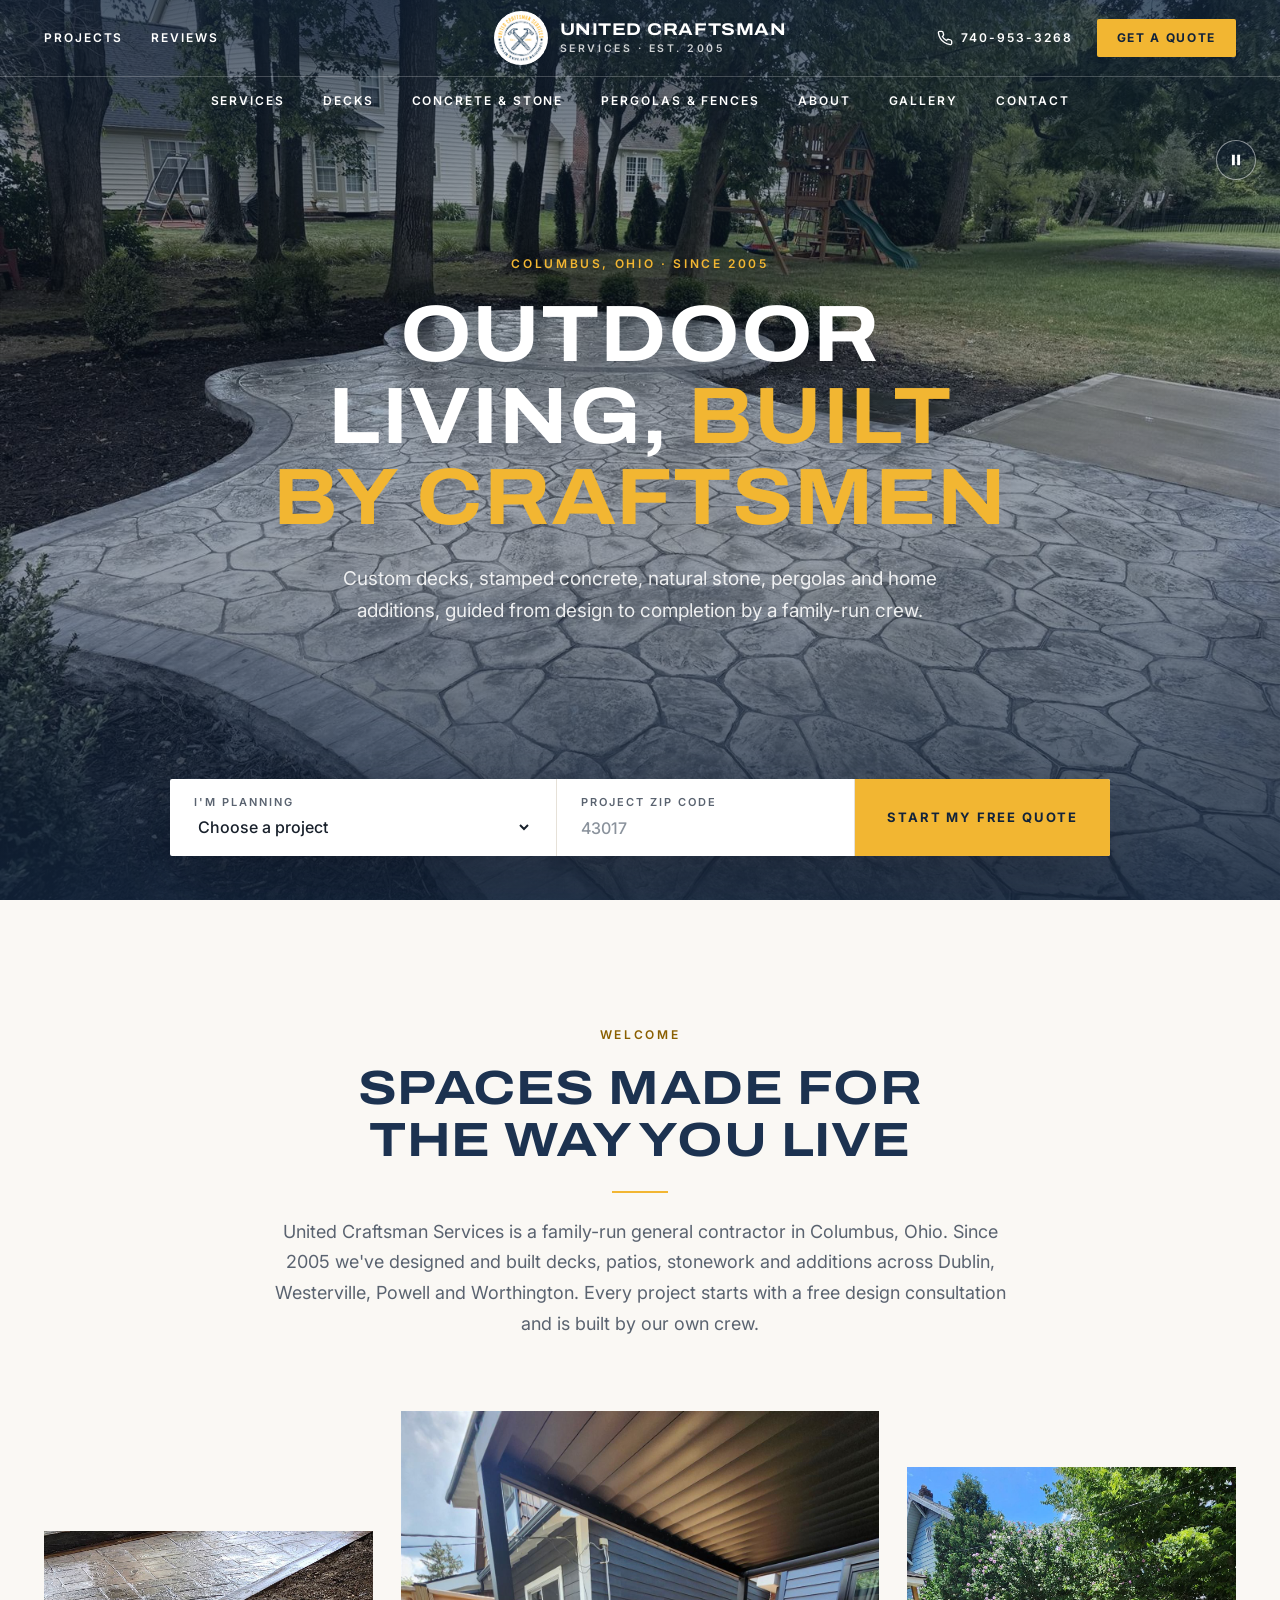
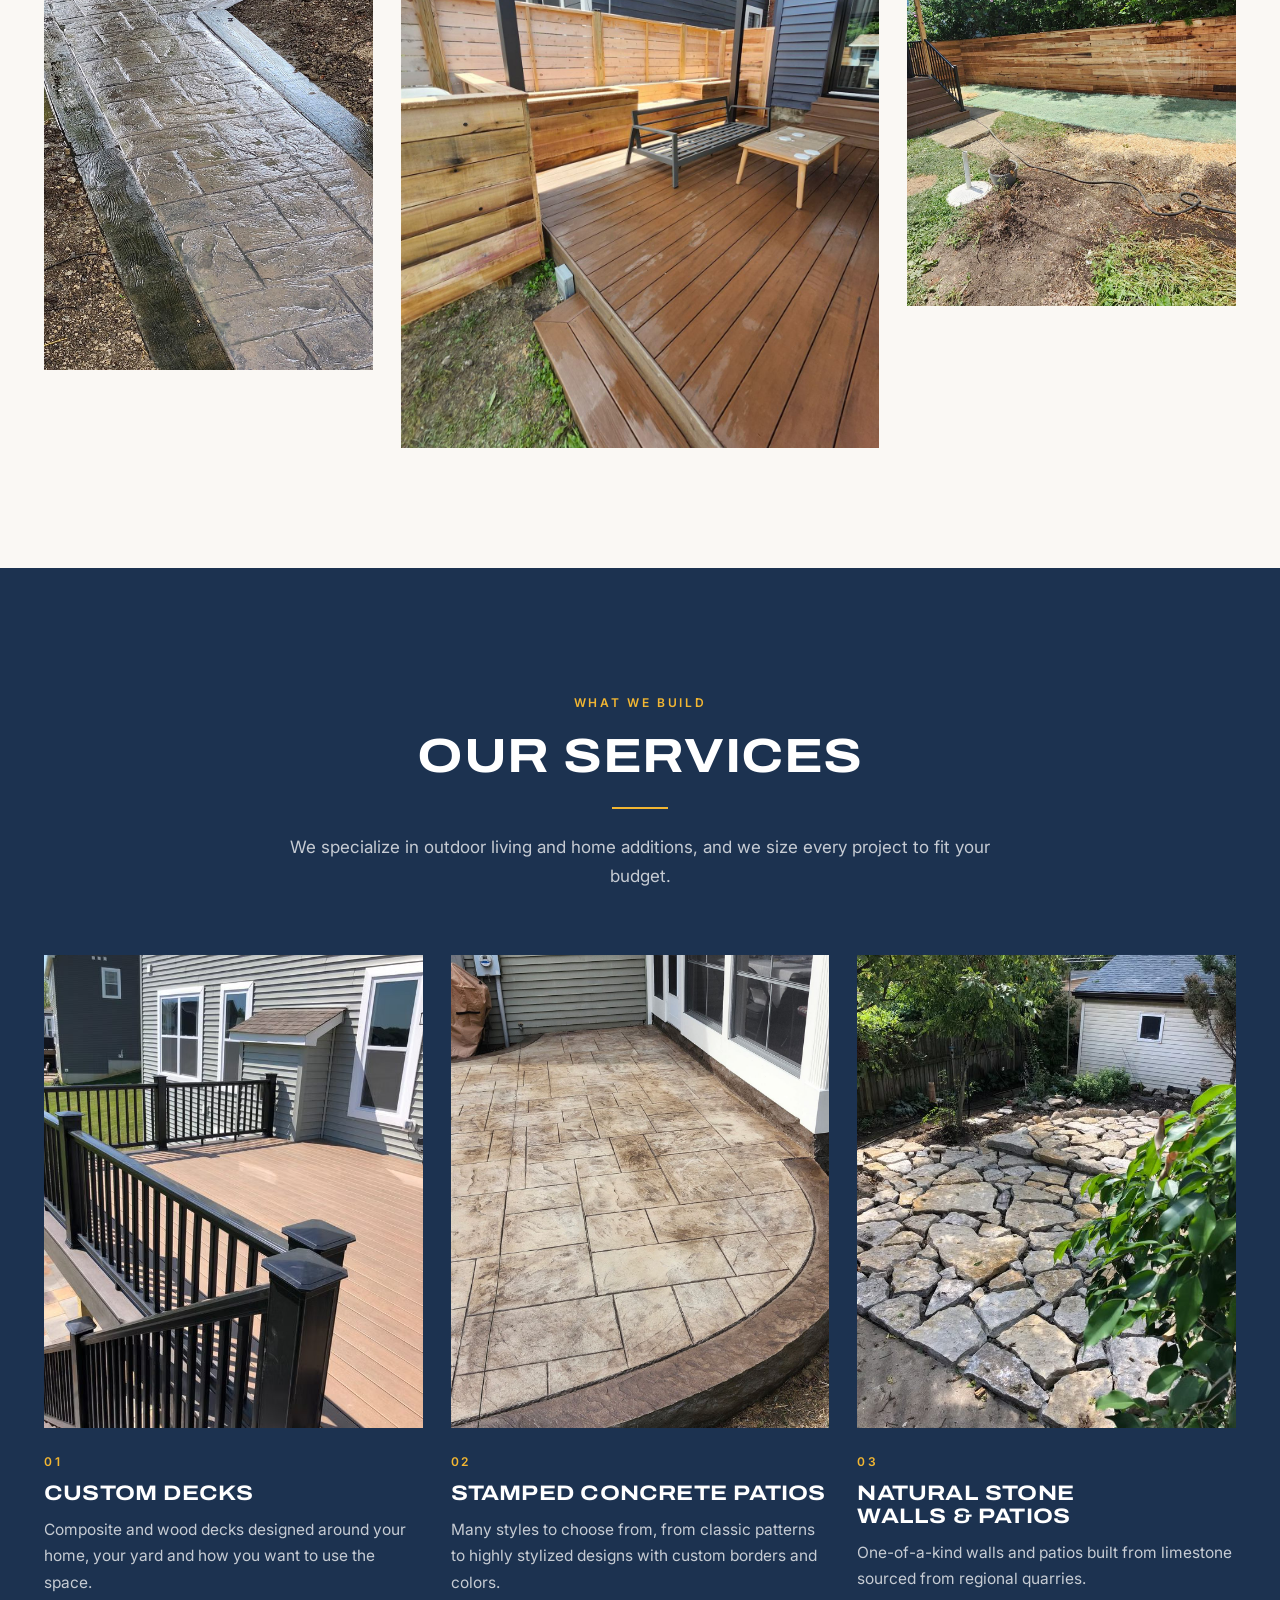
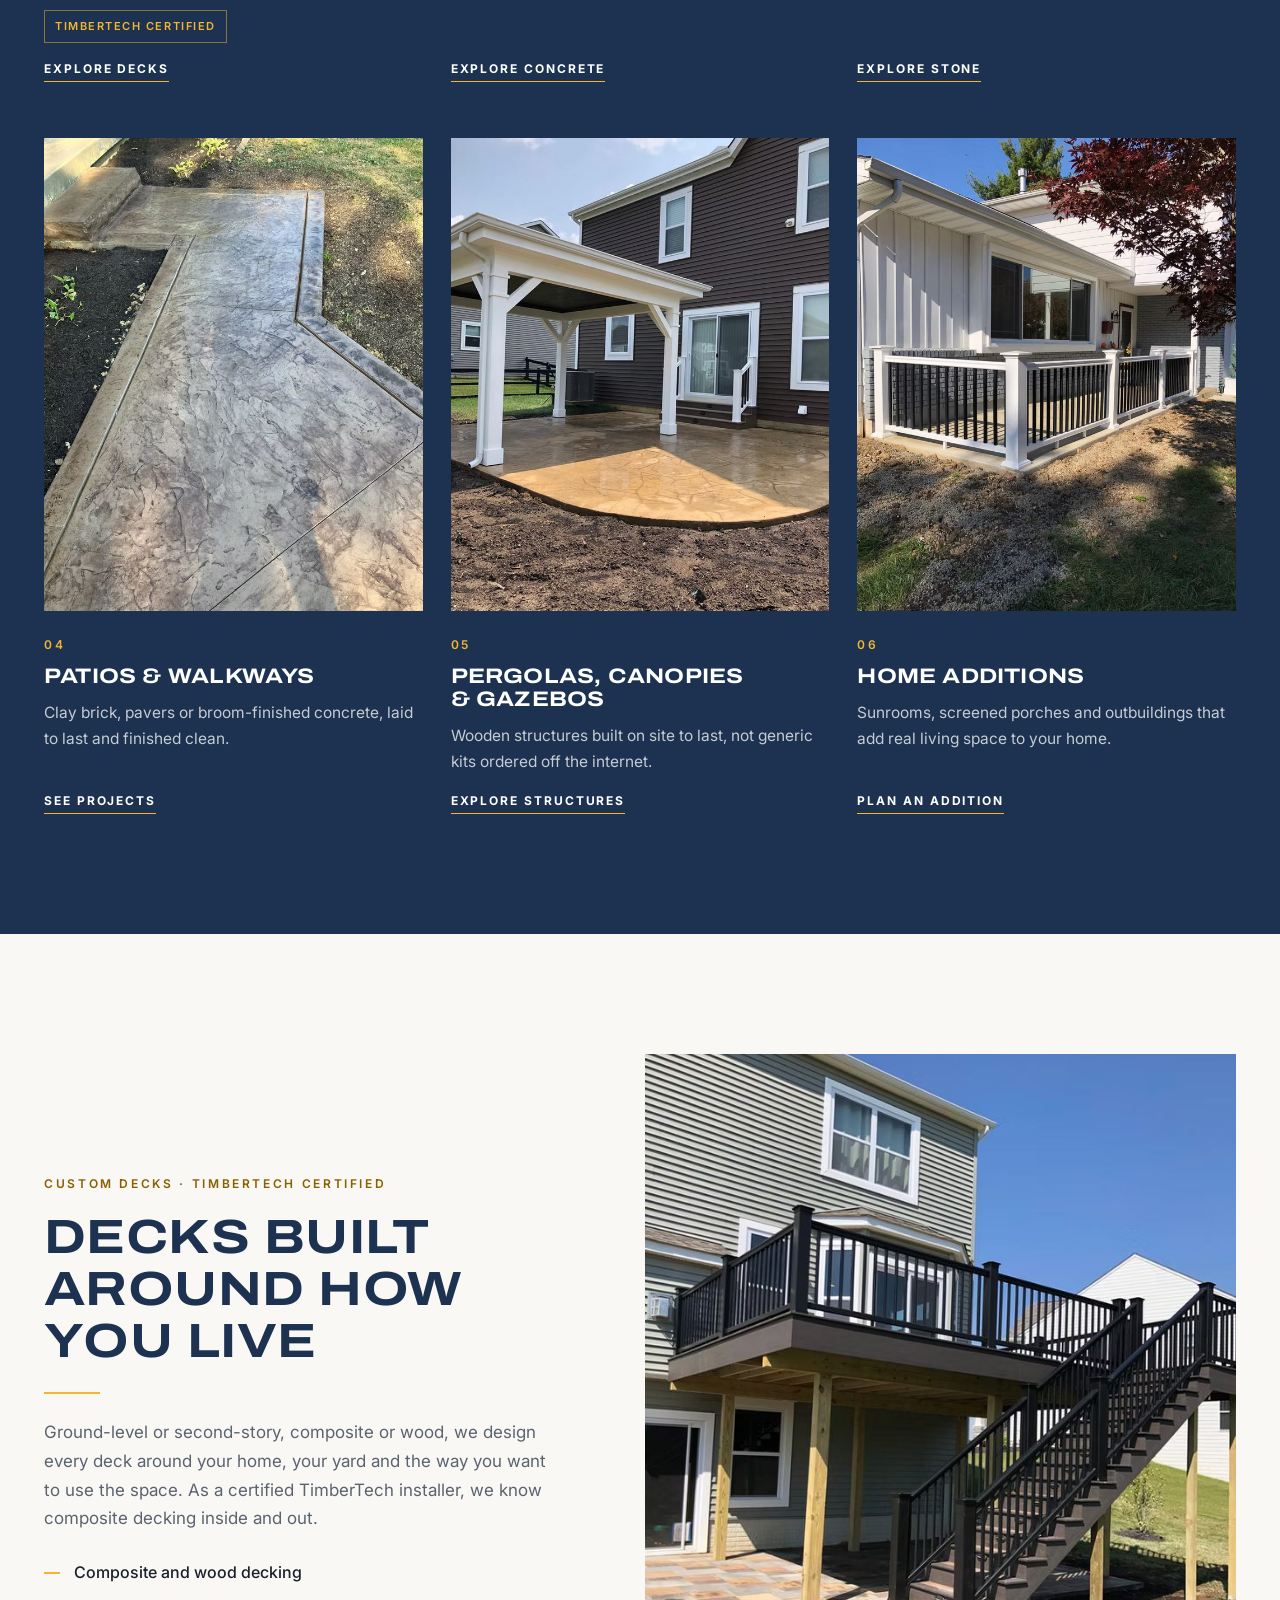
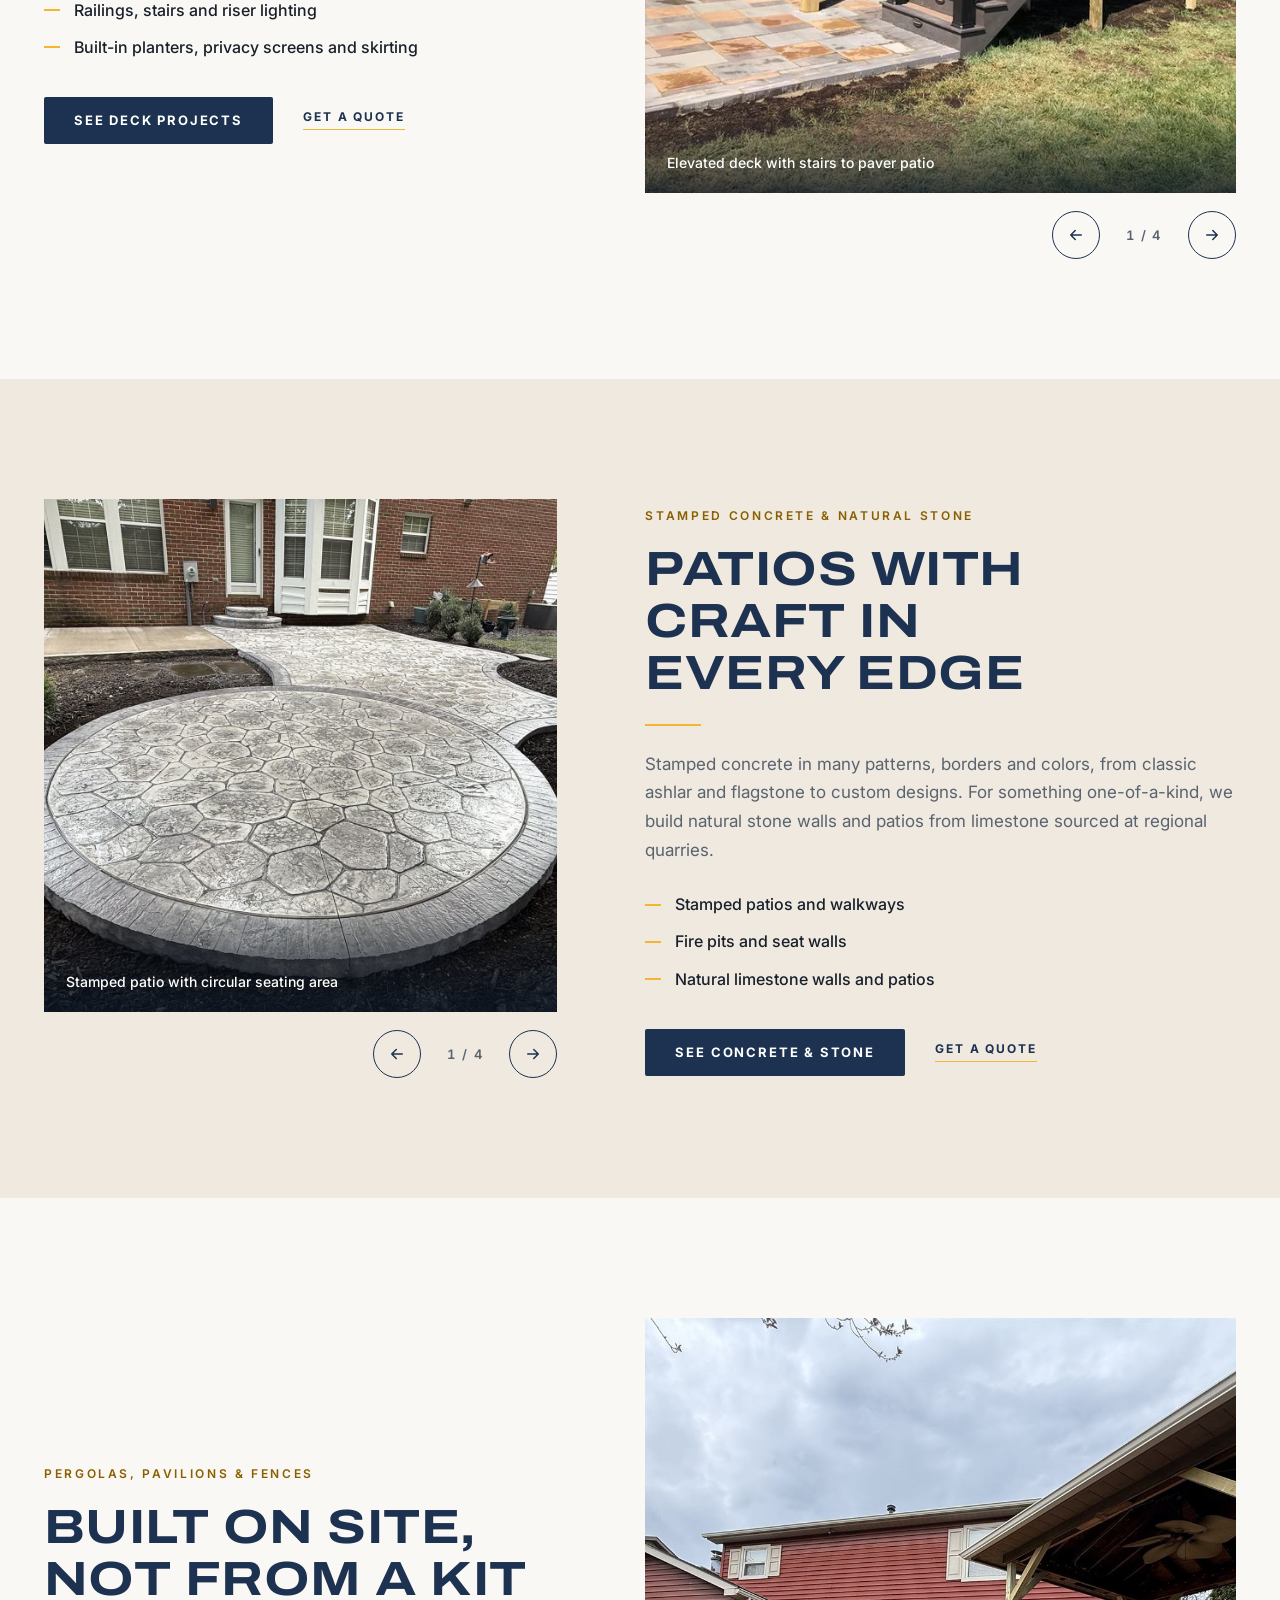
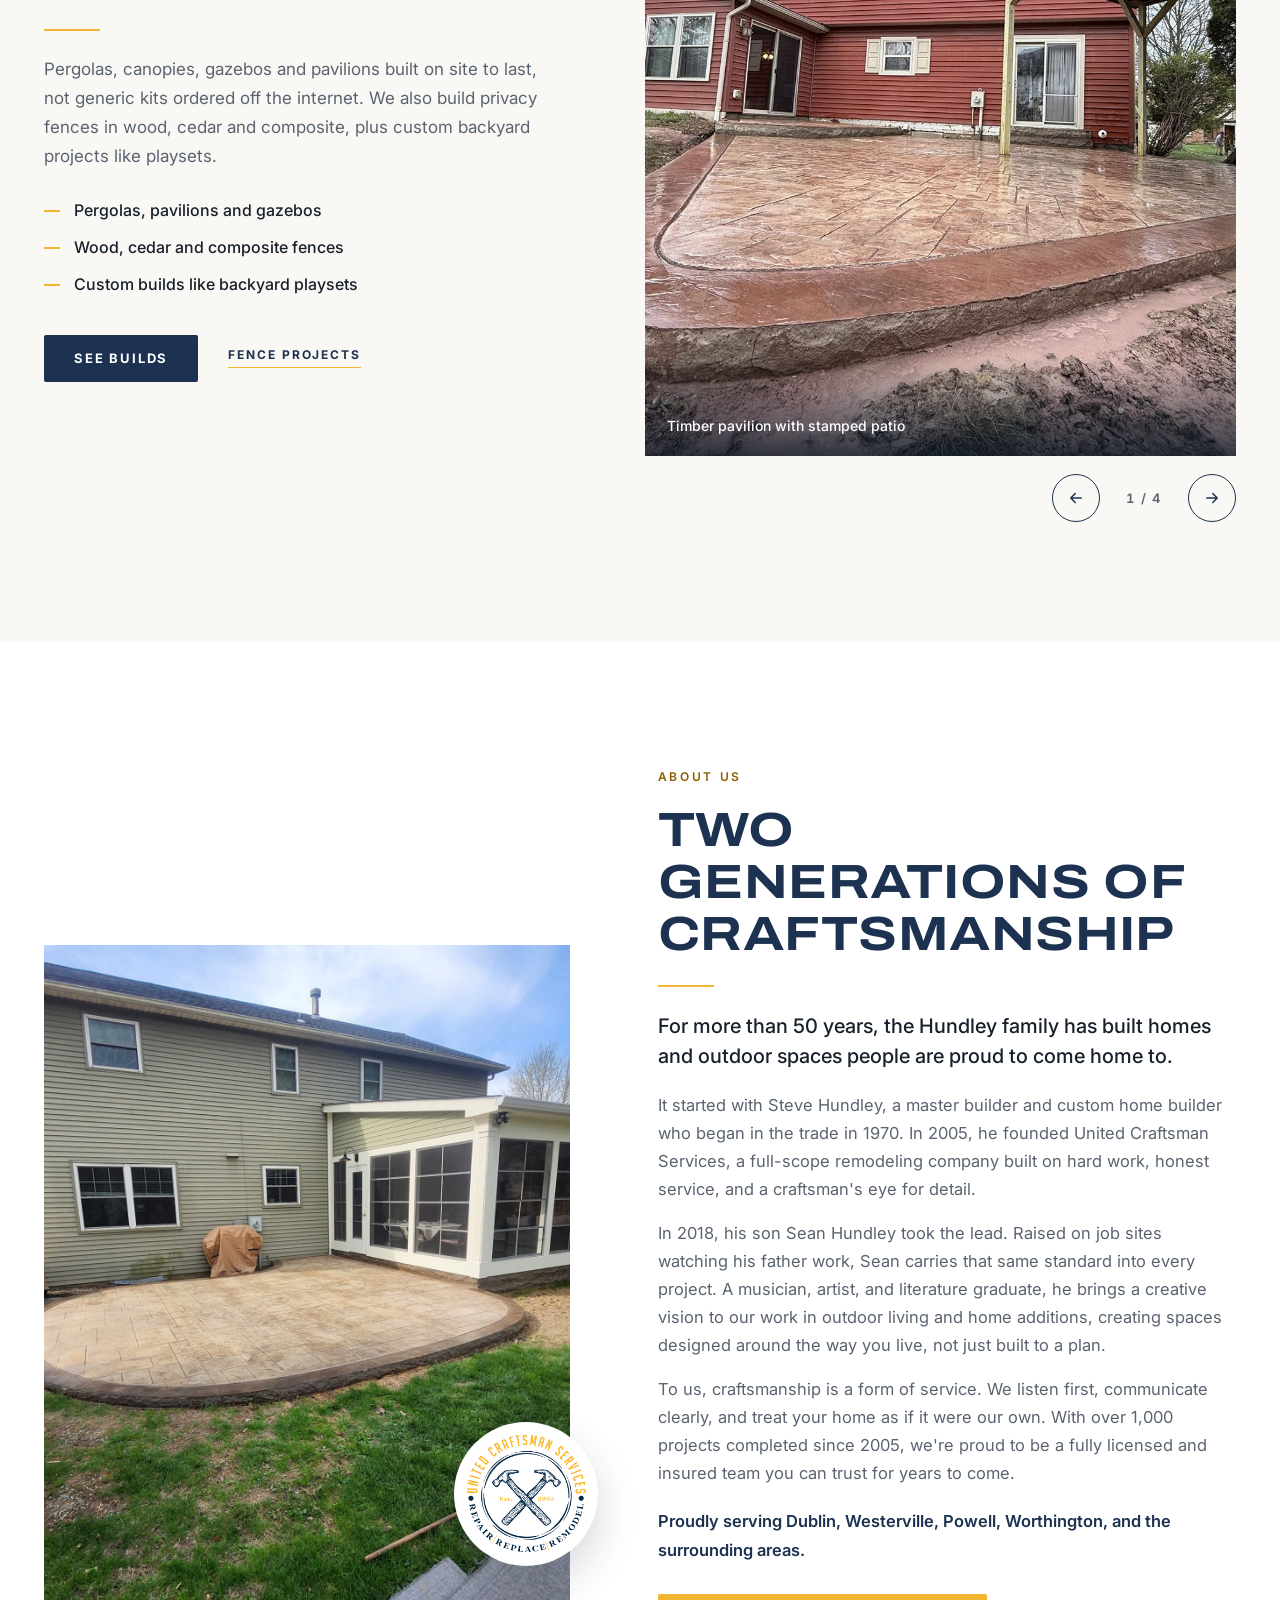
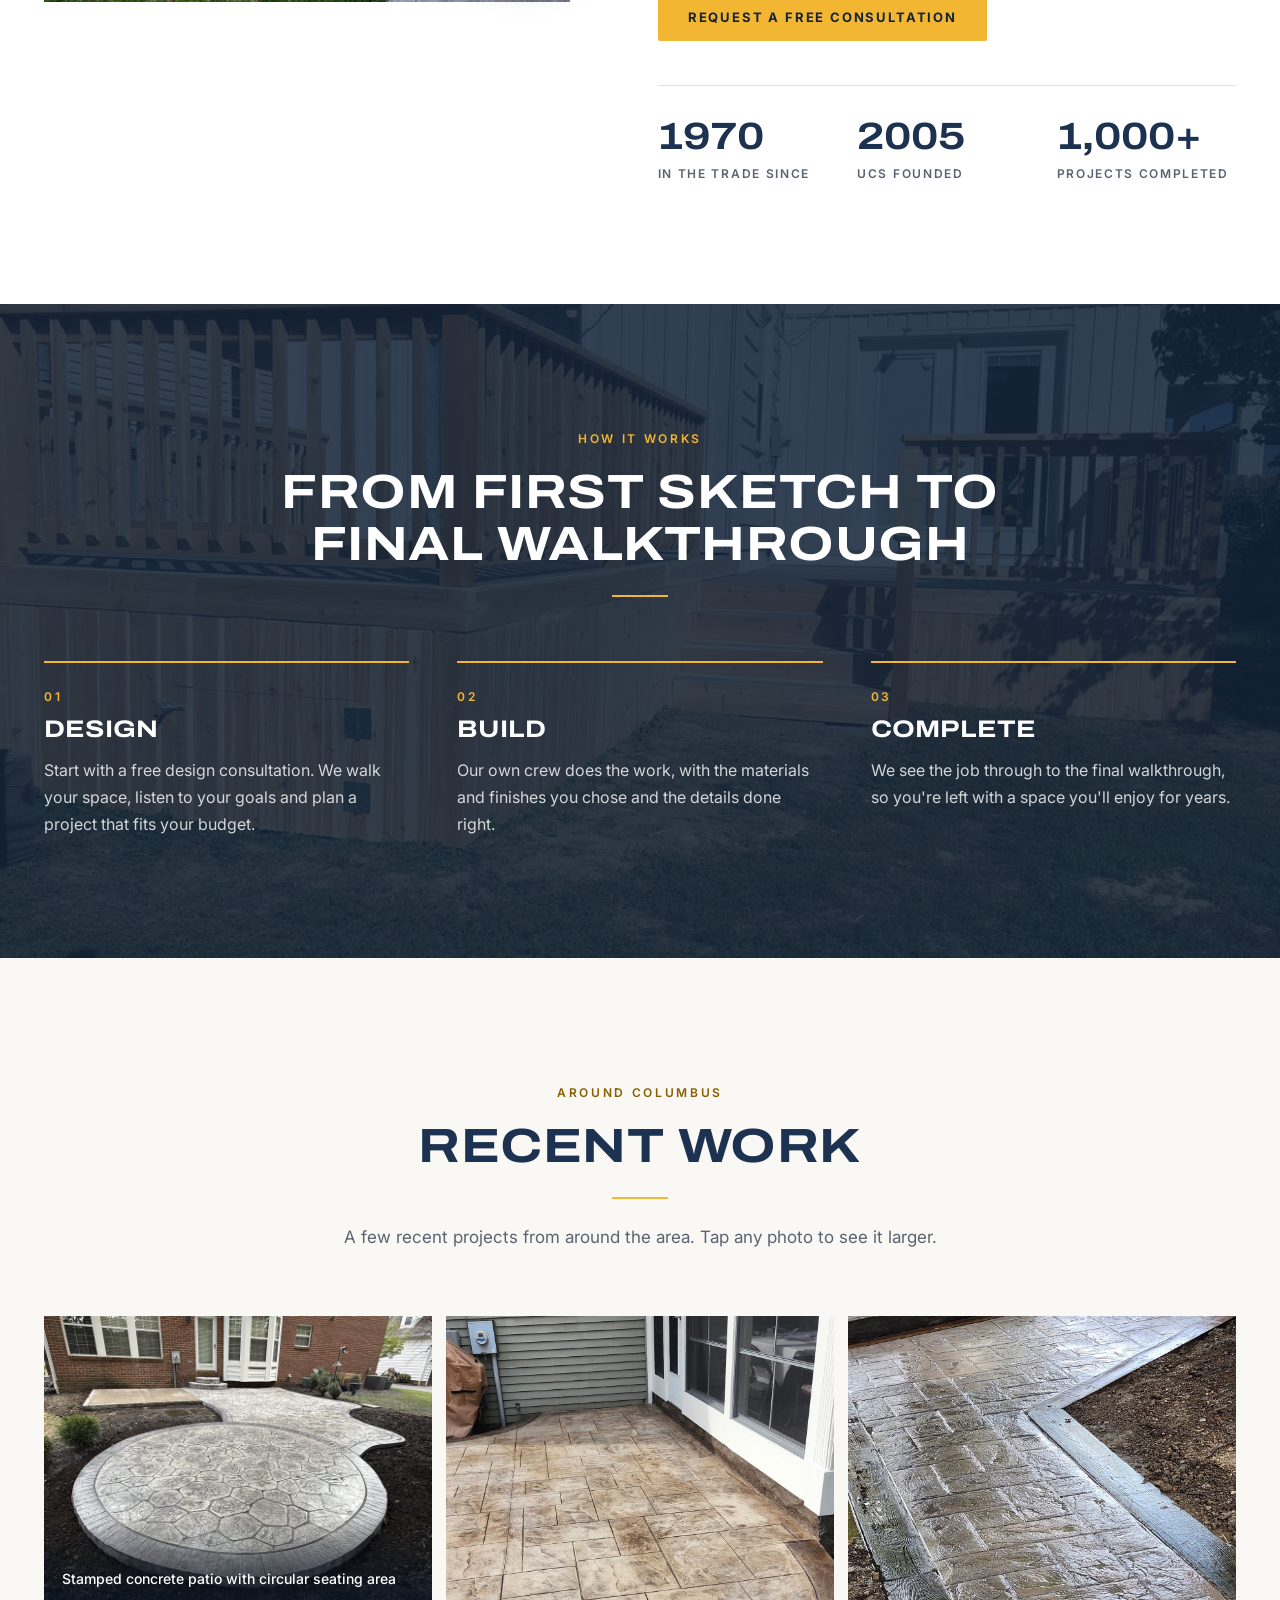
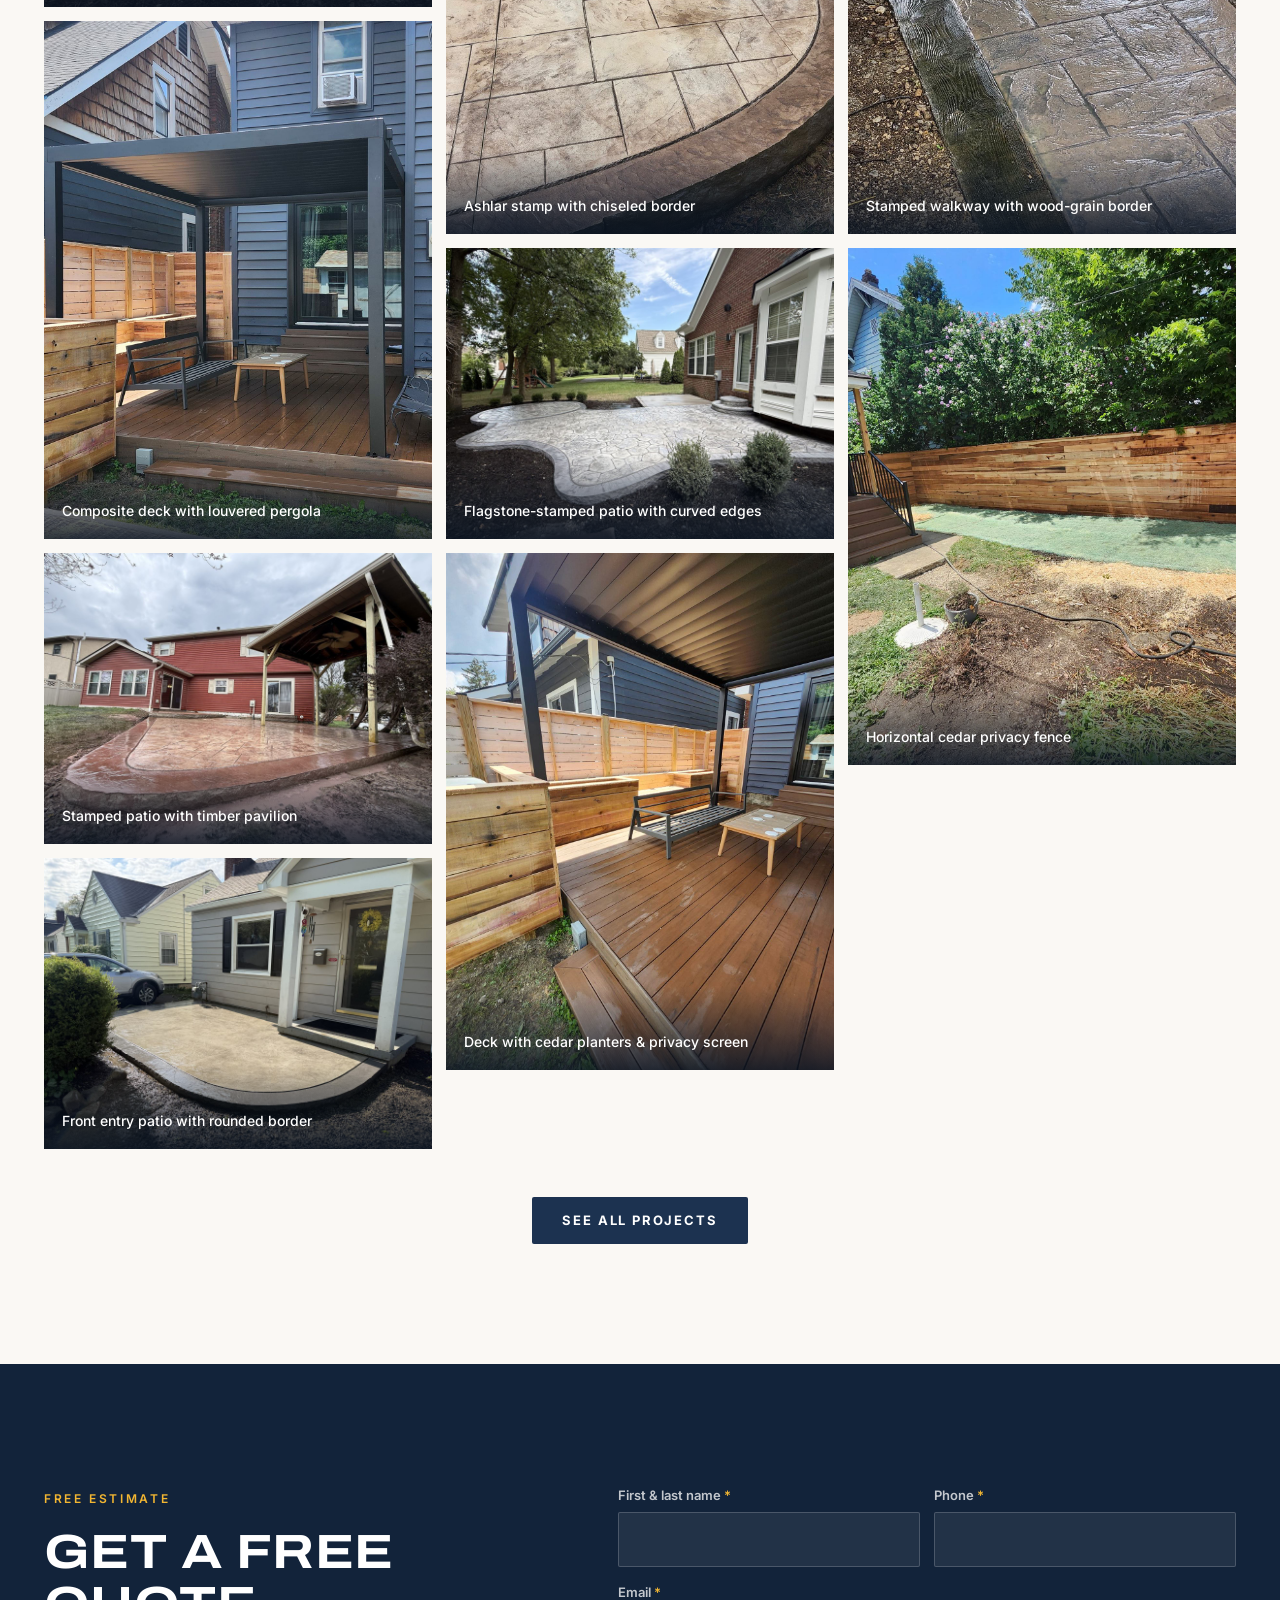
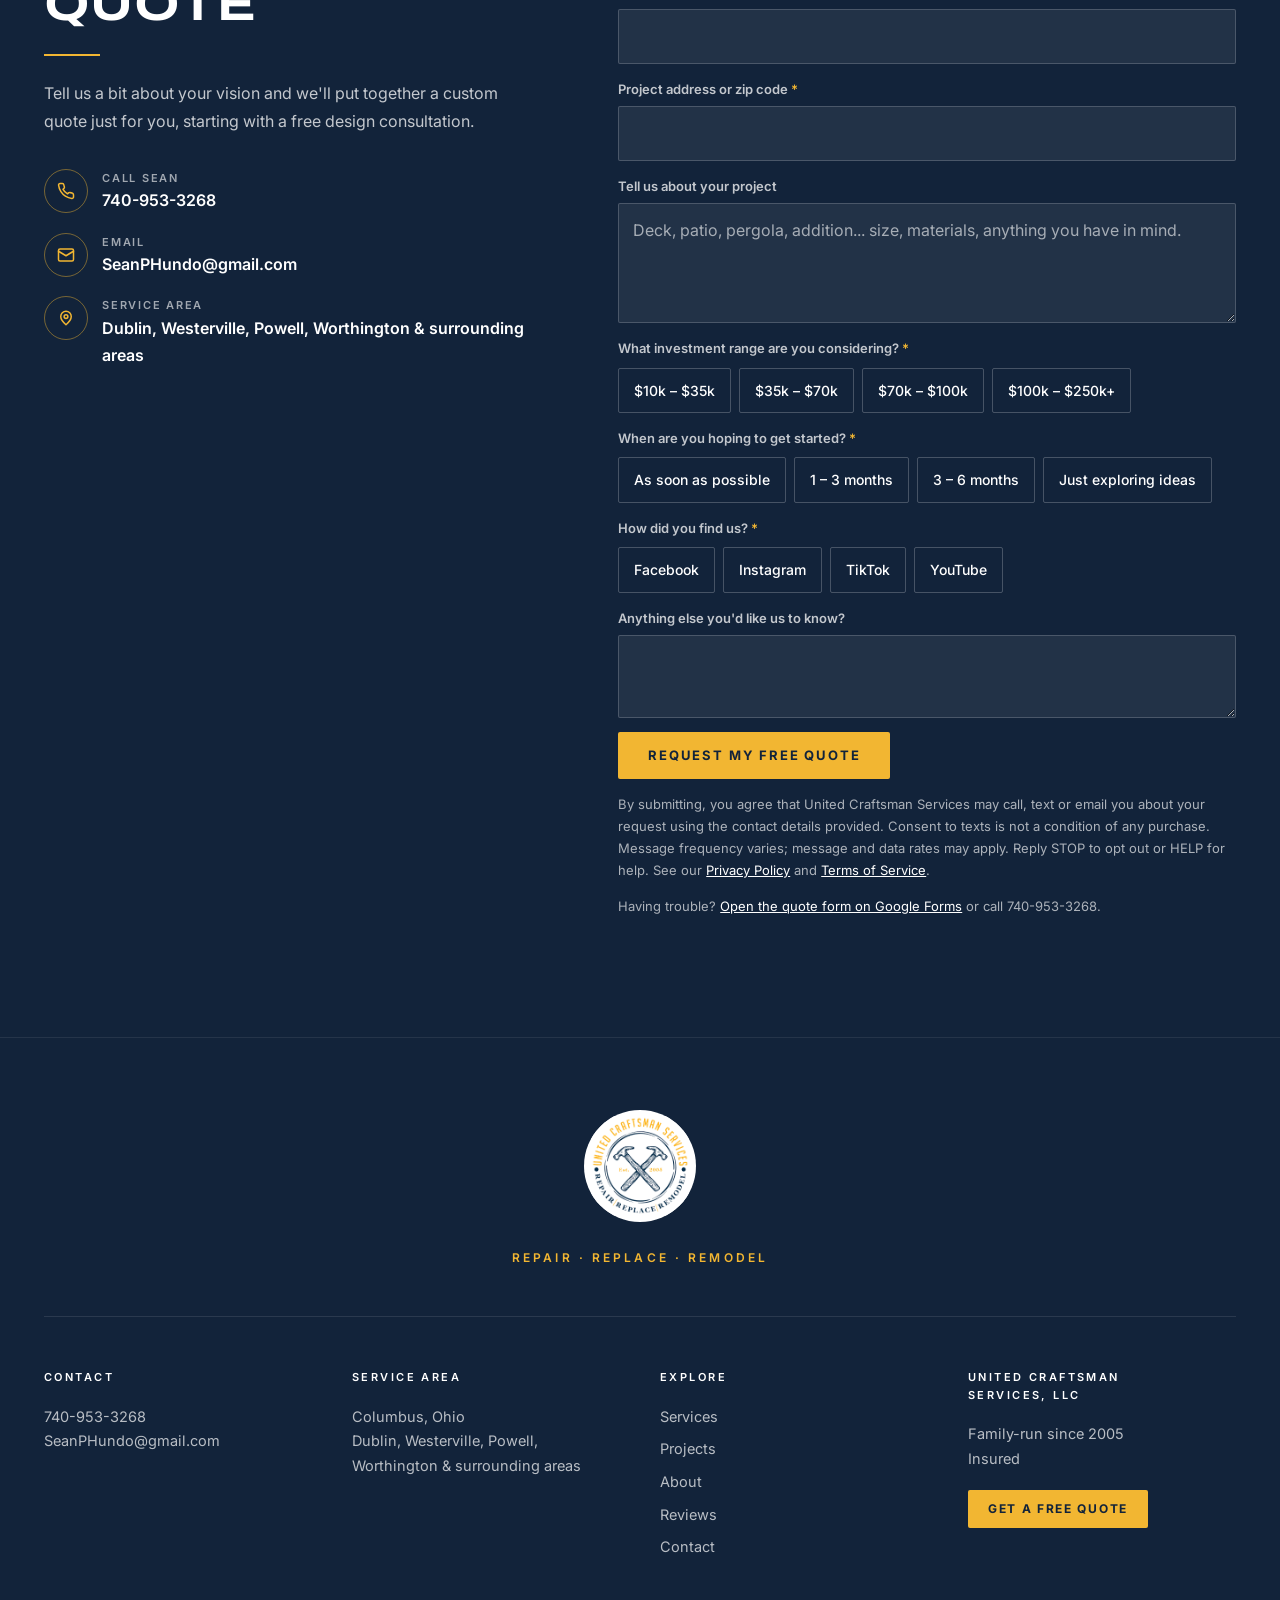
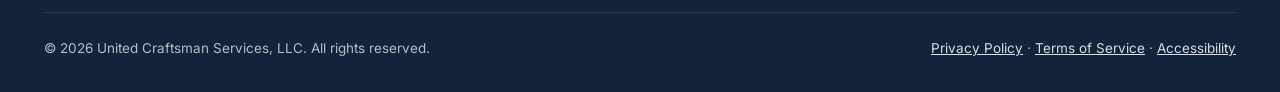
==== index.html @ ebf0e41e "Add files via upload" ====
<!doctype html>
<html lang="en">
<head>
  <meta charset="utf-8">
  <meta name="viewport" content="width=device-width, initial-scale=1">
  <title>United Craftsman Services</title>
  <meta name="description" content="United Craftsman Services: Columbus, Ohio general contractor since 2005. Custom decks, stamped concrete, natural stone, pergolas and home additions. Free design consultations and estimates.">
  <link rel="icon" href="images/logo.png">
  <!-- Link preview (texts, Facebook, email). Image and URLs must be full addresses; update them if the site moves to its own domain. -->
  <meta property="og:type" content="website">
  <meta property="og:site_name" content="United Craftsman Services">
  <meta property="og:title" content="United Craftsman Services | Columbus, Ohio">
  <meta property="og:description" content="Custom decks, stamped concrete, natural stone, pergolas and home additions. Family-run since 2005. Free design consultations and estimates.">
  <meta property="og:url" content="https://saintconsulting.github.io/ucs-website1/">
  <meta property="og:image" content="https://saintconsulting.github.io/ucs-website1/images/share-preview.jpg">
  <meta property="og:image:width" content="1200">
  <meta property="og:image:height" content="630">
  <meta property="og:image:alt" content="United Craftsman Services logo over a stamped concrete patio: custom decks, stamped concrete, natural stone and pergolas in Columbus, Ohio">
  <meta name="twitter:card" content="summary_large_image">
  <link rel="preconnect" href="https://fonts.googleapis.com">
  <link rel="preconnect" href="https://fonts.gstatic.com" crossorigin>
  <link href="https://fonts.googleapis.com/css2?family=Archivo:wdth,wght@112..125,500..800&family=Inter:wght@400;500;600;700&display=swap" rel="stylesheet">
  <script>document.documentElement.classList.add('js');</script>
  <style>
    :root {
      color-scheme: light;
      --navy: #1c3250;
      --navy-deep: #12233a;
      --gold: #f2b632;
      --gold-hover: #e0a31c;
      --gold-ink: #8a5f00; /* gold dark enough for small text on light backgrounds (AA contrast) */
      --bg: #faf8f4;
      --stone: #efe9df;
      --surface: #ffffff;
      --ink: #18202b;
      --muted: #5a6370;
      --line: #e6e1d8;
      --max: 1240px;
      --gutter: 24px;
      --display: Archivo, Inter, system-ui, sans-serif;
    }

    * { box-sizing: border-box; }
    html { scroll-behavior: smooth; scroll-padding-top: 124px; }
    body {
      margin: 0;
      background: var(--bg);
      color: var(--ink);
      font-family: Inter, system-ui, -apple-system, "Segoe UI", sans-serif;
      font-size: 16px;
      line-height: 1.7;
      -webkit-font-smoothing: antialiased;
    }
    img { display: block; max-width: 100%; }
    a { color: inherit; }
    h1, h2, h3 {
      font-family: var(--display);
      font-stretch: 118%;
      font-weight: 700;
      text-transform: uppercase;
      letter-spacing: .01em;
      line-height: 1.08;
      margin: 0;
      text-wrap: balance;
    }
    h2 { font-size: clamp(28px, 4vw, 48px); }
    .wrap { max-width: var(--max); margin: 0 auto; padding: 0 var(--gutter); }
    .sr { position: absolute; width: 1px; height: 1px; overflow: hidden; clip: rect(0 0 0 0); white-space: nowrap; }
    .eyebrow {
      display: inline-block;
      font-size: 12px; font-weight: 600; letter-spacing: .22em; text-transform: uppercase;
      color: var(--gold-ink);
    }
    .rule { width: 56px; height: 2px; background: var(--gold); margin: 24px 0; }

    .btn {
      display: inline-flex; align-items: center; justify-content: center; gap: 10px;
      padding: 17px 30px; border: 0; border-radius: 2px;
      background: var(--gold); color: var(--navy-deep);
      font: 700 13px/1 Inter, sans-serif; letter-spacing: .14em; text-transform: uppercase;
      text-decoration: none; cursor: pointer;
      transition: background .2s, color .2s;
    }
    .btn:hover { background: var(--gold-hover); }
    .btn:focus-visible, a:focus-visible, button:focus-visible { outline: 3px solid var(--gold); outline-offset: 3px; }
    .btn svg { width: 16px; height: 16px; }
    .btn-dark { background: var(--navy); color: #fff; }
    .btn-dark:hover { background: var(--navy-deep); }
    .btn-sm { padding: 13px 20px; font-size: 12px; }
    .text-link {
      font: 700 12px/1 Inter, sans-serif; letter-spacing: .16em; text-transform: uppercase;
      color: var(--navy); text-decoration: none; padding-bottom: 6px; border-bottom: 1.5px solid var(--gold);
    }
    .text-link:hover { color: var(--gold-ink); }

    /* Header: transparent over the hero, solid white once you scroll */
    .site-header {
      position: fixed; top: 0; left: 0; right: 0; z-index: 30;
      background: var(--surface); color: var(--navy);
      box-shadow: 0 1px 0 var(--line), 0 10px 30px rgba(18,35,58,.08);
      transition: background .3s, color .3s, box-shadow .3s;
    }
    html.js .site-header:not(.is-solid) { background: transparent; color: #fff; box-shadow: none; }
    .topbar { display: grid; grid-template-columns: 1fr auto 1fr; align-items: center; gap: 16px; height: 76px; transition: height .3s; }
    .site-header.is-solid .topbar { height: 64px; }
    .util { display: flex; align-items: center; gap: 28px; }
    .util-right { justify-content: flex-end; gap: 24px; }
    .util a:not(.btn) {
      text-decoration: none; font-size: 12px; font-weight: 600; letter-spacing: .16em; text-transform: uppercase;
    }
    .util a:not(.btn):hover { color: var(--gold-ink); }
    html.js .site-header:not(.is-solid) .util a:not(.btn):hover { color: var(--gold); }
    .nav-phone { display: inline-flex; align-items: center; gap: 8px; }
    .nav-phone svg { width: 16px; height: 16px; }
    .m-quote, .menu-toggle { display: none; }
    .brand { display: flex; align-items: center; gap: 12px; text-decoration: none; }
    .brand-disc {
      width: 54px; height: 54px; flex: none; border-radius: 50%; padding: 3px;
      background: #fff; overflow: hidden; transition: width .3s, height .3s;
    }
    .site-header.is-solid .brand-disc { width: 46px; height: 46px; }
    .brand-disc img { width: 100%; height: 100%; object-fit: contain; }
    .brand-name {
      font-family: var(--display); font-stretch: 118%; font-weight: 700; text-transform: uppercase;
      font-size: 17px; line-height: 1; letter-spacing: .03em;
    }
    .brand-name small { display: block; font: 600 10.5px/1 Inter, sans-serif; letter-spacing: .24em; opacity: .8; margin-top: 6px; }
    .main-menu { border-top: 1px solid var(--line); transition: border-color .3s; }
    html.js .site-header:not(.is-solid) .main-menu { border-top-color: rgba(255,255,255,.22); }
    .main-menu .wrap { display: flex; justify-content: center; align-items: center; gap: 38px; height: 48px; }
    .main-menu a {
      position: relative; padding: 6px 0; text-decoration: none;
      font-size: 12px; font-weight: 600; letter-spacing: .16em; text-transform: uppercase;
    }
    .main-menu a::after {
      content: ""; position: absolute; left: 0; right: 0; bottom: 0; height: 2px;
      background: var(--gold); transform: scaleX(0); transition: transform .25s;
    }
    .main-menu a:hover::after { transform: scaleX(1); }
    .menu-toggle {
      width: 44px; height: 44px; place-items: center; border: 0; background: transparent; color: inherit; cursor: pointer; padding: 0;
    }
    .menu-toggle svg { width: 26px; height: 26px; }

    /* Slide-out menu (phones and tablets) */
    .menu-panel { position: fixed; inset: 0; z-index: 40; }
    .menu-scrim { position: absolute; inset: 0; background: rgba(8,15,26,.6); opacity: 0; transition: opacity .3s; }
    .menu-sheet {
      position: absolute; top: 0; right: 0; bottom: 0; width: min(400px, 88vw); overflow-y: auto;
      display: flex; flex-direction: column; padding: 16px 28px 32px;
      background: var(--navy-deep); color: #fff; transform: translateX(100%); transition: transform .3s ease;
    }
    .menu-panel.open .menu-scrim { opacity: 1; }
    .menu-panel.open .menu-sheet { transform: none; }
    .menu-close {
      align-self: flex-end; width: 44px; height: 44px; border-radius: 50%; border: 0; cursor: pointer;
      background: rgba(255,255,255,.1); color: #fff; font-size: 26px; line-height: 1;
    }
    .menu-sheet nav { margin-top: 16px; }
    .menu-sheet nav a {
      display: block; padding: 14px 0; border-bottom: 1px solid rgba(255,255,255,.12); text-decoration: none;
      font-family: var(--display); font-stretch: 118%; font-weight: 700; text-transform: uppercase; font-size: 22px; line-height: 1.2;
    }
    .menu-sheet nav a:hover { color: var(--gold); }
    .menu-contact { margin-top: auto; padding-top: 32px; display: grid; gap: 14px; }
    .menu-contact a:not(.btn) { color: rgba(255,255,255,.85); text-decoration: none; font-weight: 500; }

    /* Hero */
    .hero {
      position: relative; overflow: hidden; color: #fff; background: var(--navy-deep);
      display: flex; flex-direction: column;
      min-height: 640px; min-height: max(640px, 100vh); min-height: max(640px, 100svh);
      padding-top: 150px;
    }
    .hero-slides img {
      position: absolute; inset: 0; width: 100%; height: 100%; object-fit: cover;
      opacity: 0; transform: scale(1.06); transition: opacity 1.4s ease, transform 8s linear;
    }
    .hero-slides img.is-active { opacity: 1; transform: scale(1); }
    .hero::before {
      content: ""; position: absolute; inset: 0; z-index: 1;
      background: linear-gradient(180deg, rgba(18,35,58,.75) 0%, rgba(18,35,58,.3) 32%, rgba(18,35,58,.4) 62%, rgba(18,35,58,.88) 100%);
    }
    .hero-inner {
      position: relative; z-index: 2; flex: 1; width: 100%;
      display: flex; flex-direction: column; align-items: center; justify-content: center; text-align: center;
      padding-bottom: 48px;
    }
    .hero .eyebrow { color: var(--gold); }
    .hero h1 { font-size: clamp(30px, 6.6vw, 80px); font-stretch: 112%; max-width: 14ch; margin: 20px 0 0; line-height: 1.02; }
    .hero h1 em { font-style: normal; color: var(--gold); }
    .hero p { font-size: clamp(16px, 1.6vw, 19px); max-width: 52ch; margin: 24px 0 0; color: rgba(255,255,255,.88); }
    .hero-pause {
      position: absolute; z-index: 3; top: 140px; right: var(--gutter);
      width: 40px; height: 40px; border-radius: 50%; display: grid; place-items: center; cursor: pointer;
      border: 1.5px solid rgba(255,255,255,.5); background: rgba(18,35,58,.3); color: #fff; padding: 0;
    }
    .hero-pause svg { width: 14px; height: 14px; }
    .hero-pause .i-play, .hero-pause.paused .i-pause { display: none; }
    .hero-pause.paused .i-play { display: block; }

    /* Quick-start bar over the hero, like a booking bar */
    .quickquote {
      position: relative; z-index: 2; width: calc(100% - 2 * var(--gutter)); max-width: 940px; margin: 0 auto 44px;
      display: grid; grid-template-columns: 1.3fr 1fr auto; gap: 0;
      background: var(--surface); color: var(--ink); border-radius: 2px;
      box-shadow: 0 24px 60px rgba(8,15,26,.35);
    }
    .qq-field { padding: 14px 24px 12px; border-right: 1px solid var(--line); }
    .qq-field:focus-within { box-shadow: inset 0 -3px 0 var(--gold); }
    .qq-field label { display: block; font-size: 11px; font-weight: 600; letter-spacing: .18em; text-transform: uppercase; color: var(--muted); }
    .qq-field select, .qq-field input {
      width: 100%; border: 0; background: transparent; padding: 4px 0; outline: none;
      font: 500 16px/1.5 Inter, sans-serif; color: var(--ink);
    }
    .qq-field input::placeholder { color: #8a929c; }
    .quickquote .btn { border-radius: 0 2px 2px 0; padding-inline: 32px; }

    section { padding: 120px 0; }

    /* Intro */
    .intro { text-align: center; }
    .intro-text { max-width: 760px; margin: 0 auto; }
    .intro-text h2 { color: var(--navy); margin-top: 16px; }
    .intro-text .rule { margin-inline: auto; }
    .intro-text p { font-size: 18px; color: var(--muted); margin: 0; }
    .collage { display: grid; grid-template-columns: 1fr 1.45fr 1fr; gap: 28px; align-items: start; margin-top: 72px; }
    .collage figure { margin: 0; overflow: hidden; background: var(--stone); }
    .collage img { width: 100%; aspect-ratio: 3 / 4; object-fit: cover; }
    .collage .c-left { margin-top: 120px; }
    .collage .c-right { margin-top: 56px; }

    /* Section heads */
    .sec-head { max-width: 720px; margin: 0 auto 64px; text-align: center; }
    .sec-head h2 { margin-top: 16px; color: var(--navy); }
    .sec-head .rule { margin-inline: auto; }
    .sec-head p { margin: 0; color: var(--muted); font-size: 17px; }
    .dark .eyebrow { color: var(--gold); }
    .dark .sec-head h2 { color: #fff; }
    .dark .sec-head p { color: rgba(255,255,255,.75); }

    /* Services cards */
    .services-sec { background: var(--navy); color: #fff; }
    .cards { display: grid; grid-template-columns: repeat(3, 1fr); gap: 56px 28px; }
    .card { display: flex; flex-direction: column; }
    .card-img { overflow: hidden; aspect-ratio: 4 / 5; background: var(--navy-deep); }
    .card-img img { width: 100%; height: 100%; object-fit: cover; transition: transform .6s ease; }
    .card:hover .card-img img { transform: scale(1.05); }
    .card-body { padding-top: 24px; display: flex; flex-direction: column; flex: 1; align-items: flex-start; }
    .num { font-size: 12px; font-weight: 600; letter-spacing: .22em; color: var(--gold); }
    .card h3 { font-size: 21px; margin: 10px 0 12px; }
    .card p { margin: 0 0 20px; color: rgba(255,255,255,.75); font-size: 15.5px; }
    .card .text-link { color: #fff; margin-top: auto; }
    .card .text-link:hover { color: var(--gold); }
    .tag {
      display: inline-block; margin: -6px 0 20px; padding: 6px 10px;
      border: 1px solid rgba(242,182,50,.5); color: var(--gold);
      font-size: 11px; font-weight: 600; letter-spacing: .14em; text-transform: uppercase;
    }

    /* Feature splits with photo sliders */
    .feature.stone { background: var(--stone); }
    .feature-grid { display: grid; grid-template-columns: 1fr 1.15fr; gap: 88px; align-items: center; }
    .feature.reverse .feature-copy { order: 2; }
    .feature-copy h2 { color: var(--navy); margin-top: 16px; }
    .feature-copy p { color: var(--muted); font-size: 17px; margin: 0 0 16px; }
    .ticks { list-style: none; margin: 26px 0 36px; padding: 0; display: grid; gap: 10px; }
    .ticks li { display: flex; align-items: center; gap: 14px; font-weight: 500; color: var(--ink); }
    .ticks li::before { content: ""; width: 16px; height: 2px; background: var(--gold); flex: none; }
    .actions { display: flex; flex-wrap: wrap; align-items: center; gap: 18px 30px; }

    .slider-track {
      display: flex; overflow-x: auto; scroll-snap-type: x mandatory; scroll-behavior: smooth;
      scrollbar-width: none;
    }
    .slider-track::-webkit-scrollbar { display: none; }
    .slider-track:focus-visible { outline: 3px solid var(--gold); outline-offset: 3px; }
    .slider figure { flex: 0 0 100%; margin: 0; position: relative; scroll-snap-align: start; background: var(--navy-deep); }
    .slider img { width: 100%; aspect-ratio: var(--ratio, 1); object-fit: cover; }
    .slider figcaption {
      position: absolute; left: 0; right: 0; bottom: 0; padding: 56px 22px 18px;
      color: #fff; font-size: 14px; font-weight: 500;
      background: linear-gradient(0deg, rgba(10,20,34,.8), transparent);
    }
    .slider-ui { display: flex; align-items: center; justify-content: flex-end; gap: 14px; margin-top: 18px; }
    .slider-ui button {
      width: 48px; height: 48px; border-radius: 50%; display: grid; place-items: center; padding: 0; cursor: pointer;
      border: 1.5px solid var(--navy); background: transparent; color: var(--navy); transition: background .2s, color .2s;
    }
    .slider-ui button:hover { background: var(--navy); color: #fff; }
    .slider-ui svg { width: 18px; height: 18px; }
    .slider-count { min-width: 60px; text-align: center; font-size: 13px; font-weight: 600; letter-spacing: .14em; color: var(--muted); font-variant-numeric: tabular-nums; }

    /* About */
    .about { background: var(--surface); }
    .about-grid { display: grid; grid-template-columns: 1fr 1.1fr; gap: 88px; align-items: center; }
    .about-photo { position: relative; }
    .about-photo > img { aspect-ratio: 4 / 5; object-fit: cover; width: 100%; }
    .about-badge {
      position: absolute; right: -28px; bottom: 36px;
      background: var(--surface); border-radius: 50%; padding: 10px; overflow: hidden;
      box-shadow: 0 18px 40px rgba(18,35,58,.18);
    }
    .about-badge img { width: 124px; height: 124px; border-radius: 50%; }
    .about-copy h2 { color: var(--navy); margin-top: 16px; }
    .about-copy p { color: var(--muted); margin: 0 0 16px; font-size: 16.5px; }
    .about-copy .lead { color: var(--ink); font-size: 20px; line-height: 1.5; font-weight: 500; margin-bottom: 20px; }
    .about-copy .about-area { color: var(--navy); font-weight: 600; margin: 20px 0 30px; }
    .stats { display: grid; grid-template-columns: repeat(3, 1fr); gap: 20px; margin-top: 44px; padding-top: 32px; border-top: 1px solid var(--line); }
    .stats strong { display: block; font-family: var(--display); font-stretch: 118%; font-weight: 700; font-size: 38px; line-height: 1; color: var(--navy); }
    .stats span { display: block; margin-top: 8px; font-size: 12px; font-weight: 600; letter-spacing: .14em; text-transform: uppercase; color: var(--muted); }

    /* Process band over a photo */
    .process { position: relative; overflow: hidden; color: #fff; background: var(--navy-deep); }
    .process > img { position: absolute; inset: 0; width: 100%; height: 100%; object-fit: cover; }
    .process::before { content: ""; position: absolute; inset: 0; z-index: 1; background: rgba(18,35,58,.86); }
    .process .wrap { position: relative; z-index: 2; }
    .steps { display: grid; grid-template-columns: repeat(3, 1fr); gap: 48px; counter-reset: step; }
    .step { padding-top: 28px; border-top: 2px solid var(--gold); }
    .step h3 { font-size: 24px; margin-bottom: 14px; }
    .step h3::before { counter-increment: step; content: "0" counter(step); display: block; margin-bottom: 14px; font: 600 12px/1 Inter, sans-serif; letter-spacing: .22em; color: var(--gold); }
    .step p { margin: 0; color: rgba(255,255,255,.8); }

    /* Testimonials */
    .quotes { display: grid; grid-template-columns: repeat(auto-fit, minmax(280px, 1fr)); gap: 24px; }
    .quote-card {
      margin: 0; background: var(--surface); border: 1px solid var(--line);
      padding: 34px 30px; display: flex; flex-direction: column; gap: 20px;
    }
    .quote-card blockquote { margin: 0; font-size: 17px; line-height: 1.6; color: var(--ink); }
    .quote-card blockquote::before {
      content: "\201C"; display: block; height: 34px;
      font-family: Georgia, serif; font-size: 64px; line-height: 1; color: var(--gold);
    }
    .quote-card figcaption { margin-top: auto; padding-top: 18px; border-top: 1px solid var(--line); font-size: 14px; color: var(--muted); }
    .quote-card figcaption strong { display: block; color: var(--navy); font-size: 15px; }
    .center-cta { margin-top: 48px; text-align: center; }

    /* Photo gallery */
    .gallery { columns: 3 300px; column-gap: 14px; }
    .gallery figure {
      margin: 0 0 14px; break-inside: avoid; position: relative;
      overflow: hidden; cursor: zoom-in; background: var(--navy-deep);
    }
    .gallery img { width: 100%; height: auto; transition: transform .6s ease; }
    .gallery figure:hover img { transform: scale(1.04); }
    .gallery figcaption {
      position: absolute; left: 0; right: 0; bottom: 0;
      padding: 44px 18px 16px; color: #fff; font-size: 14px; font-weight: 500;
      background: linear-gradient(0deg, rgba(10,20,34,.85), transparent);
    }

    .lightbox {
      position: fixed; inset: 0; z-index: 50; display: none;
      align-items: center; justify-content: center; padding: 24px;
      background: rgba(8,15,26,.94);
    }
    .lightbox.open { display: flex; }
    .lightbox img { max-height: 84vh; width: auto; }
    .lightbox p { position: absolute; bottom: 20px; left: 0; right: 0; text-align: center; color: #fff; margin: 0; padding: 0 16px; }
    .lightbox button {
      position: absolute; top: 16px; right: 16px; width: 44px; height: 44px; border-radius: 50%;
      border: 0; background: rgba(255,255,255,.12); color: #fff; font-size: 24px; cursor: pointer;
    }

    /* Quote */
    .quote-sec { background: var(--navy-deep); color: #fff; position: relative; overflow: hidden; }
    .quote-grid { display: grid; grid-template-columns: 1fr 1.25fr; gap: 80px; }
    .quote-grid .eyebrow { color: var(--gold); }
    .quote-grid h2 { margin-top: 16px; }
    .quote-grid > div > p { color: rgba(255,255,255,.75); margin: 0 0 34px; }
    .contact-list { list-style: none; margin: 0; padding: 0; display: grid; gap: 18px; }
    .contact-list li { display: flex; gap: 14px; align-items: flex-start; }
    .contact-list .ico {
      width: 44px; height: 44px; border-radius: 50%; flex: none;
      display: grid; place-items: center; border: 1px solid rgba(242,182,50,.45); color: var(--gold);
    }
    .contact-list svg { width: 18px; height: 18px; }
    .contact-list small { display: block; color: rgba(255,255,255,.6); font-size: 11px; font-weight: 600; letter-spacing: .16em; text-transform: uppercase; }
    .contact-list a, .contact-list b { font-weight: 600; text-decoration: none; word-break: break-word; }
    .contact-list a:hover { color: var(--gold); }

    form { display: grid; grid-template-columns: 1fr 1fr; gap: 14px; position: relative; z-index: 1; }
    .field { display: flex; flex-direction: column; gap: 6px; }
    .field.full { grid-column: 1 / -1; }
    label { font-size: 13px; font-weight: 600; color: rgba(255,255,255,.75); }
    input, select, textarea {
      font: inherit; color: #fff; width: 100%;
      background: rgba(255,255,255,.07); border: 1px solid rgba(255,255,255,.18);
      border-radius: 2px; padding: 13px 14px;
    }
    input::placeholder, textarea::placeholder { color: rgba(255,255,255,.6); }
    select option { color: var(--ink); }
    input:focus, select:focus, textarea:focus { outline: none; border-color: var(--gold); background: rgba(255,255,255,.1); }
    textarea { resize: vertical; min-height: 120px; }
    #quote-form .btn { grid-column: 1 / -1; justify-self: start; }
    .req { color: var(--gold); }
    fieldset { grid-column: 1 / -1; border: 0; margin: 0; padding: 0; min-width: 0; }
    legend { font-size: 13px; font-weight: 600; color: rgba(255,255,255,.75); padding: 0; margin-bottom: 8px; }
    .chips { display: flex; flex-wrap: wrap; gap: 8px; }
    .chip { position: relative; }
    .chip input { position: absolute; opacity: 0; width: 1px; height: 1px; }
    .chip span {
      display: inline-block; padding: 10px 15px; border-radius: 2px; cursor: pointer;
      border: 1px solid rgba(255,255,255,.22); font-size: 14px; font-weight: 500; color: #fff;
      transition: background .15s, border-color .15s;
    }
    .chip span:hover { border-color: var(--gold); }
    .chip input:checked + span { background: var(--gold); border-color: var(--gold); color: var(--navy-deep); font-weight: 600; }
    .chip input:focus-visible + span { outline: 3px solid var(--gold); outline-offset: 2px; }
    [aria-invalid="true"], fieldset[aria-invalid="true"] .chip span { border-color: #ffd27a; }
    .form-note { grid-column: 1 / -1; margin: 0; font-size: 13px; color: rgba(255,255,255,.65); }
    .form-note a { color: #fff; }
    .form-error { grid-column: 1 / -1; color: #ffd27a; font-size: 14px; margin: 0; }
    .form-done { position: relative; z-index: 1; align-self: center; }
    .form-done h3 { font-size: 32px; color: var(--gold); margin-bottom: 14px; }
    .form-done p { color: rgba(255,255,255,.85); margin: 0 0 12px; }

    .skip {
      position: absolute; left: 16px; top: -60px; z-index: 60;
      background: var(--gold); color: var(--navy-deep); padding: 10px 16px; font-weight: 600;
    }
    .skip:focus { top: 12px; }

    /* Footer */
    footer { background: var(--navy-deep); color: rgba(255,255,255,.7); font-size: 14.5px; border-top: 1px solid rgba(255,255,255,.08); }
    .foot-top { padding: 72px 0 48px; text-align: center; border-bottom: 1px solid rgba(255,255,255,.1); }
    .foot-disc { display: inline-block; width: 112px; height: 112px; padding: 6px; border-radius: 50%; background: #fff; overflow: hidden; }
    .foot-disc img { width: 100%; height: 100%; object-fit: contain; }
    .foot-top p { margin: 18px 0 0; font-size: 12px; font-weight: 600; letter-spacing: .26em; text-transform: uppercase; color: var(--gold); }
    .foot-cols { display: grid; grid-template-columns: repeat(4, 1fr); gap: 40px; padding: 52px 0; }
    .foot-cols h3 { font: 600 11px/1.6 Inter, sans-serif; letter-spacing: .22em; color: #fff; margin-bottom: 18px; }
    .foot-cols p { margin: 0 0 18px; }
    .foot-cols a { text-decoration: none; }
    .foot-cols a:not(.btn):hover { color: var(--gold); }
    .foot-cols nav { display: grid; gap: 8px; }
    .copy { padding: 24px 0 32px; border-top: 1px solid rgba(255,255,255,.1); display: flex; flex-wrap: wrap; justify-content: space-between; gap: 8px 24px; font-size: 13.5px; }
    .copy a { color: rgba(255,255,255,.85); }
    .copy a:hover { color: var(--gold); }

    @media (prefers-reduced-motion: reduce) {
      html { scroll-behavior: auto; }
      .slider-track { scroll-behavior: auto; }
      *, *::before, *::after { transition: none !important; animation: none !important; }
    }

    @media (max-width: 1080px) {
      .main-menu .wrap { gap: 26px; }
    }
    @media (max-width: 980px) {
      html { scroll-padding-top: 80px; }
      .main-menu, .util-left a:not(.m-quote), .util-right .btn, .nav-phone span { display: none; }
      .m-quote { display: inline-flex; }
      .menu-toggle { display: grid; }
      .util-right { gap: 8px; }
      .nav-phone { width: 44px; height: 44px; justify-content: center; }
      .topbar, .site-header.is-solid .topbar { height: 68px; }
      .hero { padding-top: 110px; }
      .hero-pause { top: 84px; }
      .cards { grid-template-columns: 1fr 1fr; }
      .feature-grid, .about-grid { grid-template-columns: 1fr; gap: 48px; }
      .feature.reverse .feature-copy { order: 0; }
      .about-photo { max-width: 540px; }
      .about-badge { right: 16px; }
      .quote-grid { grid-template-columns: 1fr; gap: 48px; }
      .foot-cols { grid-template-columns: 1fr 1fr; }
    }
    @media (max-width: 820px) {
      section { padding: 80px 0; }
      .steps { grid-template-columns: 1fr; gap: 36px; }
      .collage { grid-template-columns: 1fr 1fr; gap: 14px; margin-top: 48px; }
      .collage .c-main { grid-column: 1 / -1; order: -1; }
      .collage .c-main img { aspect-ratio: 4 / 3; }
      .collage .c-left { margin-top: 0; }
      .collage .c-right { margin-top: 40px; }
      /* Service cards become a swipeable row */
      .cards {
        grid-template-columns: none; grid-auto-flow: column; grid-auto-columns: min(78%, 340px);
        overflow-x: auto; scroll-snap-type: x mandatory; scroll-padding-inline: var(--gutter);
        margin-inline: calc(-1 * var(--gutter)); padding: 0 var(--gutter) 14px;
      }
      .card { scroll-snap-align: start; }
      .quickquote { grid-template-columns: 1fr 1fr; }
      .quickquote .qq-field:nth-child(2) { border-right: 0; }
      .quickquote .btn { grid-column: 1 / -1; border-radius: 0 0 2px 2px; padding: 18px; }
    }
    @media (max-width: 560px) {
      :root { --gutter: 16px; }
      .brand-name { display: none; }
      .brand-disc, .site-header.is-solid .brand-disc { width: 48px; height: 48px; }
      .m-quote { padding: 12px 14px; letter-spacing: .1em; }
      .hero-inner { padding-bottom: 32px; }
      .quickquote { grid-template-columns: 1fr; margin-bottom: 24px; }
      .quickquote .qq-field { border-right: 0; border-bottom: 1px solid var(--line); }
      .stats { grid-template-columns: 1fr 1fr; }
      .stats strong { font-size: 32px; }
      form { grid-template-columns: 1fr; }
      .foot-cols { grid-template-columns: 1fr; gap: 32px; }
      .sec-head { margin-bottom: 44px; }
    }
  </style>
</head>
<body>
<a href="#main" class="skip">Skip to main content</a>

<header class="site-header" id="site-header">
  <div class="wrap topbar">
    <div class="util util-left">
      <a href="#quote" class="btn btn-sm m-quote">Get a Quote</a>
      <a href="projects.html">Projects</a>
      <a href="reviews.html">Reviews</a>
    </div>
    <a href="#main" class="brand" aria-label="United Craftsman Services home">
      <span class="brand-disc"><img src="images/logo.png" alt=""></span>
      <span class="brand-name">United Craftsman<small>Services · Est. 2005</small></span>
    </a>
    <div class="util util-right">
      <a href="tel:+17409533268" class="nav-phone" aria-label="Call 740-953-3268">
        <svg viewBox="0 0 24 24" fill="none" stroke="currentColor" stroke-width="2" stroke-linecap="round" stroke-linejoin="round"><path d="M22 16.9v3a2 2 0 0 1-2.2 2 19.8 19.8 0 0 1-8.6-3.1 19.5 19.5 0 0 1-6-6A19.8 19.8 0 0 1 2.1 4.2 2 2 0 0 1 4.1 2h3a2 2 0 0 1 2 1.7c.1.9.4 1.8.7 2.7a2 2 0 0 1-.5 2.1L8 9.8a16 16 0 0 0 6 6l1.3-1.3a2 2 0 0 1 2.1-.4c.9.3 1.8.6 2.7.7a2 2 0 0 1 1.7 2z"/></svg>
        <span>740-953-3268</span>
      </a>
      <a href="#quote" class="btn btn-sm">Get a Quote</a>
      <button type="button" class="menu-toggle" id="menu-toggle" aria-expanded="false" aria-controls="menu-panel">
        <svg viewBox="0 0 24 24" fill="none" stroke="currentColor" stroke-width="1.8" stroke-linecap="round"><path d="M3 7h18M3 12h18M3 17h18"/></svg>
        <span class="sr">Menu</span>
      </button>
    </div>
  </div>
  <nav class="main-menu" aria-label="Main">
    <div class="wrap">
      <a href="#services">Services</a>
      <a href="#decks">Decks</a>
      <a href="#concrete">Concrete &amp; Stone</a>
      <a href="#structures">Pergolas &amp; Fences</a>
      <a href="#about">About</a>
      <a href="#work">Gallery</a>
      <a href="#quote">Contact</a>
    </div>
  </nav>
</header>

<div class="menu-panel" id="menu-panel" hidden>
  <div class="menu-scrim" data-close></div>
  <div class="menu-sheet" role="dialog" aria-modal="true" aria-label="Menu">
    <button type="button" class="menu-close" data-close aria-label="Close menu">&times;</button>
    <nav aria-label="Mobile">
      <a href="#services">Services</a>
      <a href="#decks">Decks</a>
      <a href="#concrete">Concrete &amp; Stone</a>
      <a href="#structures">Pergolas &amp; Fences</a>
      <a href="#about">About</a>
      <a href="#work">Gallery</a>
      <a href="projects.html">All Projects</a>
      <a href="reviews.html">Reviews</a>
    </nav>
    <div class="menu-contact">
      <a href="tel:+17409533268">Call 740-953-3268</a>
      <a href="mailto:SeanPHundo@gmail.com">SeanPHundo@gmail.com</a>
      <a href="#quote" class="btn">Get a Free Quote</a>
    </div>
  </div>
</div>

<main id="main">
  <section class="hero" style="padding-bottom:0" aria-label="Welcome">
    <!-- Background slideshow: add or swap photos here -->
    <div class="hero-slides" id="hero-slides">
      <img class="is-active" src="images/flagstone-patio-hero.jpg" alt="" fetchpriority="high">
      <img src="images/patio-pavilion.jpg" alt="">
      <img src="images/fire-pit-patio-seat-wall.jpg" alt="">
      <img src="images/circle-patio.jpg" alt="">
    </div>
    <button type="button" class="hero-pause" id="hero-pause" aria-label="Pause slideshow">
      <svg class="i-pause" viewBox="0 0 24 24" fill="currentColor"><rect x="5" y="3" width="5" height="18"/><rect x="14" y="3" width="5" height="18"/></svg>
      <svg class="i-play" viewBox="0 0 24 24" fill="currentColor"><path d="M6 3l15 9-15 9z"/></svg>
    </button>
    <div class="wrap hero-inner">
      <span class="eyebrow">Columbus, Ohio · Since 2005</span>
      <h1>Outdoor living, <em>built by craftsmen</em></h1>
      <p>Custom decks, stamped concrete, natural stone, pergolas and home additions, guided from design to completion by a family-run crew.</p>
    </div>
    <form class="quickquote" id="quickquote" action="#quote" aria-label="Start a free quote">
      <div class="qq-field">
        <label for="qq-type">I'm planning</label>
        <select id="qq-type">
          <option value="">Choose a project</option>
          <option>Custom deck</option>
          <option>Stamped concrete patio</option>
          <option>Natural stone wall or patio</option>
          <option>Patio or walkway</option>
          <option>Pergola, pavilion or gazebo</option>
          <option>Fence</option>
          <option>Home addition</option>
          <option>Something else</option>
        </select>
      </div>
      <div class="qq-field">
        <label for="qq-zip">Project zip code</label>
        <input id="qq-zip" inputmode="numeric" autocomplete="postal-code" maxlength="10" placeholder="43017">
      </div>
      <button type="submit" class="btn">Start My Free Quote</button>
    </form>
  </section>

  <section class="intro">
    <div class="wrap">
      <div class="intro-text">
        <span class="eyebrow">Welcome</span>
        <h2>Spaces made for the way you live</h2>
        <div class="rule"></div>
        <p>United Craftsman Services is a family-run general contractor in Columbus, Ohio. Since 2005 we've designed and built decks, patios, stonework and additions across Dublin, Westerville, Powell and Worthington. Every project starts with a free design consultation and is built by our own crew.</p>
      </div>
      <div class="collage">
        <figure class="c-left"><img src="images/stamped-walkway.jpg" alt="Stamped concrete walkway with wood-grain stamped borders" loading="lazy"></figure>
        <figure class="c-main"><img src="images/deck-planters.jpg" alt="Composite deck with built-in cedar planters and horizontal privacy fence" loading="lazy"></figure>
        <figure class="c-right"><img src="images/cedar-fence.jpg" alt="Horizontal cedar privacy fence in a backyard" loading="lazy"></figure>
      </div>
    </div>
  </section>

  <section id="services" class="services-sec dark">
    <div class="wrap">
      <div class="sec-head">
        <span class="eyebrow">What we build</span>
        <h2>Our Services</h2>
        <div class="rule"></div>
        <p>We specialize in outdoor living and home additions, and we size every project to fit your budget.</p>
      </div>
      <div class="cards">
        <article class="card">
          <div class="card-img"><img src="images/composite-deck-black-railing.jpg" alt="Tan composite deck with black aluminum railings" loading="lazy"></div>
          <div class="card-body">
            <span class="num">01</span>
            <h3>Custom Decks</h3>
            <p>Composite and wood decks designed around your home, your yard and how you want to use the space.</p>
            <span class="tag">TimberTech Certified</span>
            <a href="#decks" class="text-link">Explore decks</a>
          </div>
        </article>
        <article class="card">
          <div class="card-img"><img src="images/stamped-ashlar-patio.jpg" alt="Close-up of ashlar-pattern stamped concrete with curved chiseled border" loading="lazy"></div>
          <div class="card-body">
            <span class="num">02</span>
            <h3>Stamped Concrete Patios</h3>
            <p>Many styles to choose from, from classic patterns to highly stylized designs with custom borders and colors.</p>
            <a href="#concrete" class="text-link">Explore concrete</a>
          </div>
        </article>
        <article class="card">
          <div class="card-img"><img src="images/natural-stone-patio.jpg" alt="Natural limestone flagstone patio laid in an irregular pattern in a shaded backyard" loading="lazy"></div>
          <div class="card-body">
            <span class="num">03</span>
            <h3>Natural Stone Walls &amp; Patios</h3>
            <p>One-of-a-kind walls and patios built from limestone sourced from regional quarries.</p>
            <a href="#concrete" class="text-link">Explore stone</a>
          </div>
        </article>
        <article class="card">
          <div class="card-img"><img src="images/stamped-concrete-walkway.jpg" alt="Slate-textured stamped concrete walkway with a darker border leading to front steps" loading="lazy"></div>
          <div class="card-body">
            <span class="num">04</span>
            <h3>Patios &amp; Walkways</h3>
            <p>Clay brick, pavers or broom-finished concrete, laid to last and finished clean.</p>
            <a href="projects.html#concrete" class="text-link">See projects</a>
          </div>
        </article>
        <article class="card">
          <div class="card-img"><img src="images/pavilion-stamped-patio.jpg" alt="White pavilion over a tan stamped concrete patio behind a brown house" loading="lazy"></div>
          <div class="card-body">
            <span class="num">05</span>
            <h3>Pergolas, Canopies &amp; Gazebos</h3>
            <p>Wooden structures built on site to last, not generic kits ordered off the internet.</p>
            <a href="#structures" class="text-link">Explore structures</a>
          </div>
        </article>
        <article class="card">
          <div class="card-img"><img src="images/porch-vinyl-railing.jpg" alt="White vinyl railing with black balusters around a front porch" loading="lazy"></div>
          <div class="card-body">
            <span class="num">06</span>
            <h3>Home Additions</h3>
            <p>Sunrooms, screened porches and outbuildings that add real living space to your home.</p>
            <a href="#quote" class="text-link">Plan an addition</a>
          </div>
        </article>
      </div>
    </div>
  </section>

  <section id="decks" class="feature">
    <div class="wrap feature-grid">
      <div class="feature-copy">
        <span class="eyebrow">Custom decks · TimberTech certified</span>
        <h2>Decks built around how you live</h2>
        <div class="rule"></div>
        <p>Ground-level or second-story, composite or wood, we design every deck around your home, your yard and the way you want to use the space. As a certified TimberTech installer, we know composite decking inside and out.</p>
        <ul class="ticks">
          <li>Composite and wood decking</li>
          <li>Railings, stairs and riser lighting</li>
          <li>Built-in planters, privacy screens and skirting</li>
        </ul>
        <div class="actions">
          <a href="projects.html#builds" class="btn btn-dark">See deck projects</a>
          <a href="#quote" class="text-link">Get a quote</a>
        </div>
      </div>
      <div class="slider" data-slider style="--ratio: 4 / 5">
        <div class="slider-track" tabindex="0" aria-label="Deck project photos, scroll sideways for more">
          <figure><img src="images/elevated-deck-stairs.jpg" alt="Second-story composite deck with black railings and stairs down to a paver patio" loading="lazy"><figcaption>Elevated deck with stairs to paver patio</figcaption></figure>
          <figure><img src="images/deck-pergola.jpg" alt="Composite deck under a black louvered pergola with cedar privacy fence" loading="lazy"><figcaption>Composite deck with louvered pergola</figcaption></figure>
          <figure><img src="images/deck-stairs-paver-patio.jpg" alt="Composite deck stairs with black railings and riser lights over a paver patio" loading="lazy"><figcaption>Deck stairs with riser lights</figcaption></figure>
          <figure><img src="images/elevated-deck-brown-railing.jpg" alt="Elevated brown deck with railings and stairs behind a two-story home" loading="lazy"><figcaption>Elevated deck with stairs</figcaption></figure>
        </div>
        <div class="slider-ui">
          <button type="button" data-prev aria-label="Previous photo"><svg viewBox="0 0 24 24" fill="none" stroke="currentColor" stroke-width="2" stroke-linecap="round" stroke-linejoin="round"><path d="M19 12H5M11 6l-6 6 6 6"/></svg></button>
          <span class="slider-count"></span>
          <button type="button" data-next aria-label="Next photo"><svg viewBox="0 0 24 24" fill="none" stroke="currentColor" stroke-width="2" stroke-linecap="round" stroke-linejoin="round"><path d="M5 12h14M13 6l6 6-6 6"/></svg></button>
        </div>
      </div>
    </div>
  </section>

  <section id="concrete" class="feature stone reverse">
    <div class="wrap feature-grid">
      <div class="feature-copy">
        <span class="eyebrow">Stamped concrete &amp; natural stone</span>
        <h2>Patios with craft in every edge</h2>
        <div class="rule"></div>
        <p>Stamped concrete in many patterns, borders and colors, from classic ashlar and flagstone to custom designs. For something one-of-a-kind, we build natural stone walls and patios from limestone sourced at regional quarries.</p>
        <ul class="ticks">
          <li>Stamped patios and walkways</li>
          <li>Fire pits and seat walls</li>
          <li>Natural limestone walls and patios</li>
        </ul>
        <div class="actions">
          <a href="projects.html#concrete" class="btn btn-dark">See concrete &amp; stone</a>
          <a href="#quote" class="text-link">Get a quote</a>
        </div>
      </div>
      <div class="slider" data-slider>
        <div class="slider-track" tabindex="0" aria-label="Concrete and stone project photos, scroll sideways for more">
          <figure><img src="images/circle-patio.jpg" alt="Circular flagstone-stamped concrete patio with chiseled border" loading="lazy"><figcaption>Stamped patio with circular seating area</figcaption></figure>
          <figure><img src="images/fire-pit-patio-seat-wall.jpg" alt="Flagstone-stamped concrete patio with a round stone fire pit and curved seat wall" loading="lazy"><figcaption>Fire-pit patio with stone seat wall</figcaption></figure>
          <figure><img src="images/flagstone-patio-curves.jpg" alt="Curving gray flagstone-stamped patio wrapping a brick home" loading="lazy"><figcaption>Flagstone-stamped patio with curved edges</figcaption></figure>
          <figure><img src="images/front-porch-patio.jpg" alt="Stamped concrete front patio with a rounded border leading to a covered porch" loading="lazy"><figcaption>Front entry patio with rounded border</figcaption></figure>
        </div>
        <div class="slider-ui">
          <button type="button" data-prev aria-label="Previous photo"><svg viewBox="0 0 24 24" fill="none" stroke="currentColor" stroke-width="2" stroke-linecap="round" stroke-linejoin="round"><path d="M19 12H5M11 6l-6 6 6 6"/></svg></button>
          <span class="slider-count"></span>
          <button type="button" data-next aria-label="Next photo"><svg viewBox="0 0 24 24" fill="none" stroke="currentColor" stroke-width="2" stroke-linecap="round" stroke-linejoin="round"><path d="M5 12h14M13 6l6 6-6 6"/></svg></button>
        </div>
      </div>
    </div>
  </section>

  <section id="structures" class="feature">
    <div class="wrap feature-grid">
      <div class="feature-copy">
        <span class="eyebrow">Pergolas, pavilions &amp; fences</span>
        <h2>Built on site, not from a kit</h2>
        <div class="rule"></div>
        <p>Pergolas, canopies, gazebos and pavilions built on site to last, not generic kits ordered off the internet. We also build privacy fences in wood, cedar and composite, plus custom backyard projects like playsets.</p>
        <ul class="ticks">
          <li>Pergolas, pavilions and gazebos</li>
          <li>Wood, cedar and composite fences</li>
          <li>Custom builds like backyard playsets</li>
        </ul>
        <div class="actions">
          <a href="projects.html#builds" class="btn btn-dark">See builds</a>
          <a href="projects.html#fences" class="text-link">Fence projects</a>
        </div>
      </div>
      <div class="slider" data-slider style="--ratio: 4 / 5">
        <div class="slider-track" tabindex="0" aria-label="Pergola, pavilion and fence project photos, scroll sideways for more">
          <figure><img src="images/patio-pavilion.jpg" alt="Red stamped concrete patio beside a timber-framed pavilion behind a red house" loading="lazy"><figcaption>Timber pavilion with stamped patio</figcaption></figure>
          <figure><img src="images/composite-fence-stamped-patio.avif" alt="Brown composite privacy fence around a gray stamped concrete patio with stone steps" loading="lazy"><figcaption>Composite privacy fence &amp; stamped patio</figcaption></figure>
          <figure><img src="images/wood-privacy-fence-gate.jpg" alt="New pressure-treated wood privacy fence with an arched gate beside a house" loading="lazy"><figcaption>Wood privacy fence with arched gate</figcaption></figure>
          <figure><img src="images/backyard-playground.jpg" alt="Custom wooden backyard playset with slides, swings, rings and a climbing wall" loading="lazy"><figcaption>Custom backyard playset</figcaption></figure>
        </div>
        <div class="slider-ui">
          <button type="button" data-prev aria-label="Previous photo"><svg viewBox="0 0 24 24" fill="none" stroke="currentColor" stroke-width="2" stroke-linecap="round" stroke-linejoin="round"><path d="M19 12H5M11 6l-6 6 6 6"/></svg></button>
          <span class="slider-count"></span>
          <button type="button" data-next aria-label="Next photo"><svg viewBox="0 0 24 24" fill="none" stroke="currentColor" stroke-width="2" stroke-linecap="round" stroke-linejoin="round"><path d="M5 12h14M13 6l6 6-6 6"/></svg></button>
        </div>
      </div>
    </div>
  </section>

  <section id="about" class="about">
    <div class="wrap about-grid">
      <div class="about-photo">
        <img src="images/patio-sunroom.jpg" alt="Stamped concrete patio built by United Craftsman Services" loading="lazy">
        <div class="about-badge"><img src="images/logo.png" alt="United Craftsman Services logo, Est. 2005"></div>
      </div>
      <!-- About text comes from the "about" section of content.js -->
      <div class="about-copy">
        <span class="eyebrow">About Us</span>
        <h2 id="about-heading"></h2>
        <div class="rule"></div>
        <p class="lead" id="about-intro"></p>
        <div id="about-body"></div>
        <p class="about-area" id="about-area"></p>
        <a href="#quote" class="btn" id="about-cta">Request a Free Consultation</a>
        <div class="stats" id="about-stats"></div>
      </div>
    </div>
  </section>

  <section class="process dark" aria-labelledby="process-heading">
    <img src="images/cedar-deck-skirting.jpg" alt="" loading="lazy">
    <div class="wrap">
      <div class="sec-head">
        <span class="eyebrow">How it works</span>
        <h2 id="process-heading">From first sketch to final walkthrough</h2>
        <div class="rule"></div>
      </div>
      <div class="steps">
        <div class="step">
          <h3>Design</h3>
          <p>Start with a free design consultation. We walk your space, listen to your goals and plan a project that fits your budget.</p>
        </div>
        <div class="step">
          <h3>Build</h3>
          <p>Our own crew does the work, with the materials and finishes you chose and the details done right.</p>
        </div>
        <div class="step">
          <h3>Complete</h3>
          <p>We see the job through to the final walkthrough, so you're left with a space you'll enjoy for years.</p>
        </div>
      </div>
    </div>
  </section>

  <!-- Hidden until content.js has at least one testimonial -->
  <section id="testimonials" class="testimonials" hidden>
    <div class="wrap">
      <div class="sec-head">
        <span class="eyebrow">Client stories</span>
        <h2>What Our Clients Say</h2>
        <div class="rule"></div>
      </div>
      <div class="quotes" id="testimonial-list"></div>
      <div class="center-cta"><a href="reviews.html" class="btn btn-dark">See all reviews</a></div>
    </div>
  </section>

  <section id="work" class="work">
    <div class="wrap">
      <div class="sec-head">
        <span class="eyebrow">Around Columbus</span>
        <h2>Recent Work</h2>
        <div class="rule"></div>
        <p>A few recent projects from around the area. Tap any photo to see it larger.</p>
      </div>
      <!-- Photos come from the "gallery" list in content.js -->
      <div class="gallery" id="gallery"></div>
      <div class="center-cta"><a href="projects.html" class="btn btn-dark">See all projects</a></div>
    </div>
  </section>

  <section id="quote" class="quote-sec">
    <div class="wrap">
      <div class="quote-grid">
        <div>
          <span class="eyebrow">Free estimate</span>
          <h2>Get a Free Quote</h2>
          <div class="rule"></div>
          <p>Tell us a bit about your vision and we'll put together a custom quote just for you, starting with a free design consultation.</p>
          <ul class="contact-list">
            <li>
              <span class="ico"><svg viewBox="0 0 24 24" fill="none" stroke="currentColor" stroke-width="2" stroke-linecap="round" stroke-linejoin="round"><path d="M22 16.9v3a2 2 0 0 1-2.2 2 19.8 19.8 0 0 1-8.6-3.1 19.5 19.5 0 0 1-6-6A19.8 19.8 0 0 1 2.1 4.2 2 2 0 0 1 4.1 2h3a2 2 0 0 1 2 1.7c.1.9.4 1.8.7 2.7a2 2 0 0 1-.5 2.1L8 9.8a16 16 0 0 0 6 6l1.3-1.3a2 2 0 0 1 2.1-.4c.9.3 1.8.6 2.7.7a2 2 0 0 1 1.7 2z"/></svg></span>
              <div><small>Call Sean</small><a href="tel:+17409533268">740-953-3268</a></div>
            </li>
            <li>
              <span class="ico"><svg viewBox="0 0 24 24" fill="none" stroke="currentColor" stroke-width="2" stroke-linecap="round" stroke-linejoin="round"><rect x="2" y="4" width="20" height="16" rx="2"/><path d="m22 7-10 6L2 7"/></svg></span>
              <div><small>Email</small><a href="mailto:SeanPHundo@gmail.com">SeanPHundo@gmail.com</a></div>
            </li>
            <li>
              <span class="ico"><svg viewBox="0 0 24 24" fill="none" stroke="currentColor" stroke-width="2" stroke-linecap="round" stroke-linejoin="round"><path d="M12 21s-7-6.1-7-11a7 7 0 0 1 14 0c0 4.9-7 11-7 11z"/><circle cx="12" cy="10" r="2.5"/></svg></span>
              <div><small>Service area</small><b>Dublin, Westerville, Powell, Worthington &amp; surrounding areas</b></div>
            </li>
          </ul>
        </div>

        <!-- Submissions post straight into the UCS Google Form; responses show up in Google Forms / Sheets.
             Field names (entry.N) come from that form. If a question is edited in Google Forms, re-check its ID.
             Radio values must match the Google Form's option text exactly. -->
        <form id="quote-form" action="https://docs.google.com/forms/d/e/1FAIpQLSdpSa2aGKTRSybBDp3UG1MBOt3BsbGJJ1DQNCNykqY2st59xQ/formResponse" method="POST" target="gform-sink" novalidate>
          <!-- Google's own form sends these with every submission -->
          <input type="hidden" name="fvv" value="1">
          <input type="hidden" name="pageHistory" value="0">
          <div class="field">
            <label for="q-name">First &amp; last name <span class="req" aria-hidden="true">*</span></label>
            <input id="q-name" name="entry.765487275" autocomplete="name" required>
          </div>
          <div class="field">
            <label for="q-phone">Phone <span class="req" aria-hidden="true">*</span></label>
            <input id="q-phone" name="entry.1772975875" type="tel" autocomplete="tel" required>
          </div>
          <div class="field full">
            <label for="q-email">Email <span class="req" aria-hidden="true">*</span></label>
            <input id="q-email" name="entry.220455606" type="email" autocomplete="email" required>
          </div>
          <div class="field full">
            <label for="q-address">Project address or zip code <span class="req" aria-hidden="true">*</span></label>
            <input id="q-address" name="entry.573555482" autocomplete="street-address" required>
          </div>
          <div class="field full">
            <label for="q-project">Tell us about your project</label>
            <textarea id="q-project" name="entry.887793065" placeholder="Deck, patio, pergola, addition... size, materials, anything you have in mind."></textarea>
          </div>
          <fieldset id="q-budget">
            <legend>What investment range are you considering? <span class="req" aria-hidden="true">*</span></legend>
            <div class="chips">
              <label class="chip"><input type="radio" name="entry.1782140299" value="$10,000 - $35,000"><span>$10k – $35k</span></label>
              <label class="chip"><input type="radio" name="entry.1782140299" value="$35,000 - $70,000"><span>$35k – $70k</span></label>
              <label class="chip"><input type="radio" name="entry.1782140299" value="$70,000 - $100,000"><span>$70k – $100k</span></label>
              <label class="chip"><input type="radio" name="entry.1782140299" value="$100,000 - $250,000+"><span>$100k – $250k+</span></label>
            </div>
          </fieldset>
          <fieldset id="q-timeline">
            <legend>When are you hoping to get started? <span class="req" aria-hidden="true">*</span></legend>
            <div class="chips">
              <label class="chip"><input type="radio" name="entry.635897677" value="As soon as possible"><span>As soon as possible</span></label>
              <label class="chip"><input type="radio" name="entry.635897677" value="1 - 3 months"><span>1 – 3 months</span></label>
              <label class="chip"><input type="radio" name="entry.635897677" value="3 - 6 months"><span>3 – 6 months</span></label>
              <label class="chip"><input type="radio" name="entry.635897677" value="Just exploring Ideas for now"><span>Just exploring ideas</span></label>
            </div>
          </fieldset>
          <fieldset id="q-source">
            <legend>How did you find us? <span class="req" aria-hidden="true">*</span></legend>
            <div class="chips">
              <label class="chip"><input type="radio" name="entry.1422920333" value="Facebook"><span>Facebook</span></label>
              <label class="chip"><input type="radio" name="entry.1422920333" value="Instagram"><span>Instagram</span></label>
              <label class="chip"><input type="radio" name="entry.1422920333" value="Tiktok"><span>TikTok</span></label>
              <label class="chip"><input type="radio" name="entry.1422920333" value="Youtube"><span>YouTube</span></label>
            </div>
          </fieldset>
          <div class="field full">
            <label for="q-extra">Anything else you'd like us to know?</label>
            <textarea id="q-extra" name="entry.563898945" style="min-height:80px"></textarea>
          </div>
          <p class="form-error" id="form-error" role="alert" hidden></p>
          <button type="submit" class="btn">Request My Free Quote</button>
          <p class="form-note">By submitting, you agree that United Craftsman Services may call, text or email you about your request using the contact details provided. Consent to texts is not a condition of any purchase. Message frequency varies; message and data rates may apply. Reply STOP to opt out or HELP for help. See our <a href="privacy.html">Privacy Policy</a> and <a href="terms.html#sms">Terms of Service</a>.</p>
          <p class="form-note">Having trouble? <a href="https://forms.gle/1xh39ZtrPefQjmT17" target="_blank" rel="noopener">Open the quote form on Google Forms</a> or call 740-953-3268.</p>
        </form>
        <div class="form-done" id="form-done" hidden tabindex="-1">
          <h3>Thanks for reaching out!</h3>
          <p>We've got your project details. A member of our team will contact you within 24–48 hours to talk through your vision and set up a free estimate.</p>
          <p>Need us sooner? Call Sean at <a href="tel:+17409533268" style="color:#fff;font-weight:600">740-953-3268</a>.</p>
        </div>
        <iframe name="gform-sink" id="gform-sink" title="Quote form submission" hidden></iframe>
      </div>
    </div>
  </section>
</main>

<footer>
  <div class="wrap">
    <div class="foot-top">
      <span class="foot-disc"><img src="images/logo.png" alt="United Craftsman Services, Est. 2005"></span>
      <p>Repair · Replace · Remodel</p>
    </div>
    <div class="foot-cols">
      <div>
        <h3>Contact</h3>
        <p><a href="tel:+17409533268">740-953-3268</a><br><a href="mailto:SeanPHundo@gmail.com">SeanPHundo@gmail.com</a></p>
      </div>
      <div>
        <h3>Service area</h3>
        <p>Columbus, Ohio<br>Dublin, Westerville, Powell, Worthington &amp; surrounding areas</p>
      </div>
      <div>
        <h3>Explore</h3>
        <nav aria-label="Footer">
          <a href="#services">Services</a>
          <a href="projects.html">Projects</a>
          <a href="#about">About</a>
          <a href="reviews.html">Reviews</a>
          <a href="#quote">Contact</a>
        </nav>
      </div>
      <div>
        <h3>United Craftsman Services, LLC</h3>
        <p>Family-run since 2005<br>Insured</p>
        <a href="#quote" class="btn btn-sm">Get a Free Quote</a>
      </div>
    </div>
    <div class="copy">
      <span>&copy; <span id="year"></span> United Craftsman Services, LLC. All rights reserved.</span>
      <span class="legal-links"><a href="privacy.html">Privacy Policy</a> · <a href="terms.html">Terms of Service</a> · <a href="accessibility.html">Accessibility</a><span data-cookie-settings hidden> · <a href="#">Cookie settings</a></span></span>
    </div>
  </div>
</footer>

<div class="lightbox" id="lightbox" role="dialog" aria-modal="true" aria-label="Project photo">
  <button type="button" aria-label="Close">&times;</button>
  <img alt="">
  <p></p>
</div>

<script src="site.js" defer></script>
<script src="content.js"></script>
<script>
  document.getElementById('year').textContent = new Date().getFullYear();
  const reduceMotion = window.matchMedia('(prefers-reduced-motion: reduce)').matches;

  // Header turns solid once the page scrolls past the top of the hero.
  const header = document.getElementById('site-header');
  function onScroll() { header.classList.toggle('is-solid', window.scrollY > 40); }
  window.addEventListener('scroll', onScroll, { passive: true });
  onScroll();

  // Slide-out menu for phones and tablets
  (function () {
    const toggle = document.getElementById('menu-toggle');
    const panel = document.getElementById('menu-panel');
    const sheet = panel.querySelector('.menu-sheet');
    function openMenu() {
      panel.hidden = false;
      requestAnimationFrame(function () { panel.classList.add('open'); });
      toggle.setAttribute('aria-expanded', 'true');
      document.body.style.overflow = 'hidden';
      panel.querySelector('.menu-close').focus();
    }
    function closeMenu(restoreFocus) {
      if (panel.hidden) return;
      panel.classList.remove('open');
      toggle.setAttribute('aria-expanded', 'false');
      document.body.style.overflow = '';
      setTimeout(function () { panel.hidden = true; }, reduceMotion ? 0 : 300);
      if (restoreFocus) toggle.focus();
    }
    toggle.addEventListener('click', openMenu);
    panel.addEventListener('click', function (e) {
      if (e.target.closest('[data-close]')) closeMenu(true);
      else if (e.target.closest('a')) closeMenu(false);
    });
    panel.addEventListener('keydown', function (e) {
      if (e.key === 'Escape') { closeMenu(true); return; }
      if (e.key !== 'Tab') return;
      // Keep keyboard focus inside the open menu
      const items = sheet.querySelectorAll('a, button');
      const first = items[0], last = items[items.length - 1];
      if (e.shiftKey && document.activeElement === first) { e.preventDefault(); last.focus(); }
      else if (!e.shiftKey && document.activeElement === last) { e.preventDefault(); first.focus(); }
    });
  })();

  // Hero background slideshow (stays on the first photo for visitors who prefer reduced motion)
  (function () {
    const slides = document.querySelectorAll('#hero-slides img');
    const btn = document.getElementById('hero-pause');
    let i = 0, timer = null;
    if (slides.length < 2) { btn.hidden = true; return; }
    function next() {
      slides[i].classList.remove('is-active');
      i = (i + 1) % slides.length;
      slides[i].classList.add('is-active');
    }
    function play() {
      timer = setInterval(next, 6000);
      btn.classList.remove('paused');
      btn.setAttribute('aria-label', 'Pause slideshow');
    }
    function stop() {
      clearInterval(timer);
      timer = null;
      btn.classList.add('paused');
      btn.setAttribute('aria-label', 'Play slideshow');
    }
    btn.addEventListener('click', function () { timer ? stop() : play(); });
    reduceMotion ? stop() : play();
  })();

  // Quick-start bar: carry the project type and zip code into the full quote form.
  document.getElementById('quickquote').addEventListener('submit', function (e) {
    e.preventDefault();
    const type = document.getElementById('qq-type').value;
    const zip = document.getElementById('qq-zip').value.trim();
    const addr = document.getElementById('q-address');
    const project = document.getElementById('q-project');
    if (zip && !addr.value.trim()) addr.value = zip;
    if (type && !project.value.trim()) project.value = type + ': ';
    document.getElementById('quote').scrollIntoView();
    document.getElementById('q-name').focus({ preventScroll: true });
  });

  // Photo sliders in the feature sections
  document.querySelectorAll('[data-slider]').forEach(function (s) {
    const track = s.querySelector('.slider-track');
    const total = track.children.length;
    const count = s.querySelector('.slider-count');
    function current() { return Math.round(track.scrollLeft / track.clientWidth); }
    function update() { count.textContent = (current() + 1) + ' / ' + total; }
    function go(n) { track.scrollTo({ left: ((n + total) % total) * track.clientWidth }); }
    s.querySelector('[data-prev]').addEventListener('click', function () { go(current() - 1); });
    s.querySelector('[data-next]').addEventListener('click', function () { go(current() + 1); });
    track.addEventListener('scroll', function () { requestAnimationFrame(update); }, { passive: true });
    update();
  });

  // Fill the About, testimonial and gallery sections from content.js.
  // Everything is inserted as plain text, so content.js can't break the page's HTML.
  (function () {
    const c = window.UCS_CONTENT || {};
    function el(tag, cls, text) {
      const n = document.createElement(tag);
      if (cls) n.className = cls;
      if (text != null) n.textContent = text;
      return n;
    }

    const a = c.about || {};
    document.getElementById('about-heading').textContent = a.heading || '';
    document.getElementById('about-intro').textContent = a.intro || '';
    document.getElementById('about-area').textContent = a.serviceArea || '';
    if (a.buttonText) document.getElementById('about-cta').textContent = a.buttonText;
    const body = document.getElementById('about-body');
    (a.paragraphs || []).forEach(function (p) { body.appendChild(el('p', null, p)); });
    const stats = document.getElementById('about-stats');
    (a.stats || []).forEach(function (s) {
      const d = el('div');
      d.appendChild(el('strong', null, s.number));
      d.appendChild(el('span', null, s.label));
      stats.appendChild(d);
    });

    // Homepage shows the 3 newest; reviews.html shows them all.
    const quotes = (c.testimonials || []).filter(function (t) { return t && t.quote; }).slice(0, 3);
    if (quotes.length) {
      const list = document.getElementById('testimonial-list');
      quotes.forEach(function (t) {
        const fig = el('figure', 'quote-card');
        fig.appendChild(el('blockquote', null, t.quote));
        const cap = el('figcaption');
        cap.appendChild(el('strong', null, t.name || 'UCS client'));
        cap.appendChild(document.createTextNode([t.project, t.location].filter(Boolean).join(' · ')));
        fig.appendChild(cap);
        list.appendChild(fig);
      });
      document.getElementById('testimonials').hidden = false;
    }

    const gallery = document.getElementById('gallery');
    (c.gallery || []).forEach(function (g) {
      if (!g || !g.file) return;
      const fig = el('figure');
      const img = el('img');
      img.src = 'images/' + g.file;
      img.alt = g.alt || g.caption || 'Project by United Craftsman Services';
      img.loading = 'lazy';
      fig.appendChild(img);
      fig.appendChild(el('figcaption', null, g.caption || ''));
      gallery.appendChild(fig);
    });
  })();

  // Scroll without the smooth animation (used for page-load positioning).
  function jumpTo(fn) {
    const root = document.documentElement;
    root.style.scrollBehavior = 'auto';
    fn();
    root.style.scrollBehavior = '';
  }

  // Visitors arriving from outside the site (a shared link, a text, a search result) start at the top,
  // even if the link ends in a section like #work or #quote. Links from the site's own pages
  // (e.g. "Get a Quote" on projects.html) still go to their section. Reload and Back keep the browser's spot.
  (function () {
    const nav = (performance.getEntriesByType && performance.getEntriesByType('navigation')[0]) || {};
    if (nav.type && nav.type !== 'navigate') return;
    let fromSite = false;
    try { fromSite = !!document.referrer && new URL(document.referrer).origin === location.origin; } catch (e) {}
    let target = null;
    try { target = location.hash.length > 1 && document.getElementById(decodeURIComponent(location.hash.slice(1))); } catch (e) {}
    const keep = fromSite && target;
    if (location.hash && !keep) history.replaceState(null, '', location.pathname + location.search);

    // Stop adjusting once the visitor starts scrolling on their own.
    let touched = false;
    ['wheel', 'touchstart', 'keydown', 'mousedown'].forEach(function (t) {
      window.addEventListener(t, function () { touched = true; }, { once: true, passive: true });
    });
    function settle() {
      if (touched) return;
      jumpTo(function () { keep ? target.scrollIntoView() : window.scrollTo(0, 0); });
    }
    settle();
    window.addEventListener('load', settle);
  })();

  // Keep the address bar clean when someone taps a menu link, so a copied link opens at the top.
  window.addEventListener('hashchange', function () {
    history.replaceState(null, '', location.pathname + location.search);
  });

  // Gallery lightbox
  const lb = document.getElementById('lightbox');
  const lbImg = lb.querySelector('img');
  const lbCap = lb.querySelector('p');
  let lastFocus = null;
  document.querySelectorAll('.gallery figure').forEach(function (fig) {
    const caption = fig.querySelector('figcaption').textContent;
    fig.tabIndex = 0;
    fig.setAttribute('role', 'button');
    fig.setAttribute('aria-label', 'View larger photo: ' + caption);
    function open() {
      const img = fig.querySelector('img');
      lastFocus = fig;
      lbImg.src = img.src;
      lbImg.alt = img.alt;
      lbCap.textContent = caption;
      lb.classList.add('open');
      lb.querySelector('button').focus();
    }
    fig.addEventListener('click', open);
    fig.addEventListener('keydown', function (e) { if (e.key === 'Enter' || e.key === ' ') { e.preventDefault(); open(); } });
  });
  function closeLb() {
    if (!lb.classList.contains('open')) return;
    lb.classList.remove('open');
    if (lastFocus) lastFocus.focus();
  }
  lb.addEventListener('click', function (e) { if (e.target !== lbImg) closeLb(); });
  document.addEventListener('keydown', function (e) { if (e.key === 'Escape') closeLb(); });

  // Quote form: the browser posts it to Google Forms in the hidden iframe, so the visitor stays on the page.
  // Google's response can't be read cross-site, so we validate here first and confirm once the iframe loads.
  const form = document.getElementById('quote-form');
  const err = document.getElementById('form-error');
  const sink = document.getElementById('gform-sink');
  let submitted = false;

  form.addEventListener('submit', function (e) {
    const missing = [];
    let firstBad = null;
    function check(ok, el, label) {
      el.setAttribute('aria-invalid', ok ? 'false' : 'true');
      if (!ok) { missing.push(label); firstBad = firstBad || el; }
    }
    function picked(name) { return !!form.querySelector('input[name="' + name + '"]:checked'); }
    const name = document.getElementById('q-name');
    const phone = document.getElementById('q-phone');
    const email = document.getElementById('q-email');
    const addr = document.getElementById('q-address');
    check(name.value.trim() !== '', name, 'your name');
    check(phone.value.replace(/\D/g, '').length >= 10, phone, 'a phone number with area code');
    check(/^[^\s@]+@[^\s@]+\.[^\s@]+$/.test(email.value.trim()), email, 'a valid email address');
    check(addr.value.trim() !== '', addr, 'the project address or zip code');
    check(picked('entry.1782140299'), document.getElementById('q-budget'), 'an investment range');
    check(picked('entry.635897677'), document.getElementById('q-timeline'), 'when you want to start');
    check(picked('entry.1422920333'), document.getElementById('q-source'), 'how you found us');

    if (missing.length) {
      e.preventDefault();
      err.textContent = 'Please add ' + missing.join(', ') + '.';
      err.hidden = false;
      (firstBad.matches('fieldset') ? firstBad.querySelector('input') : firstBad).focus();
      return;
    }
    err.hidden = true;
    submitted = true;
    form.querySelector('button[type="submit"]').disabled = true;
  });

  sink.addEventListener('load', function () {
    if (!submitted) return;
    // Conversion: no names or contact details are sent to analytics.
    window.ucsTrack && window.ucsTrack('generate_lead', {
      form_name: 'quote',
      budget_range: (form.querySelector('input[name="entry.1782140299"]:checked') || {}).value,
      start_timeline: (form.querySelector('input[name="entry.635897677"]:checked') || {}).value
    });
    form.hidden = true;
    const done = document.getElementById('form-done');
    done.hidden = false;
    done.focus();
  });
</script>
</body>
</html>
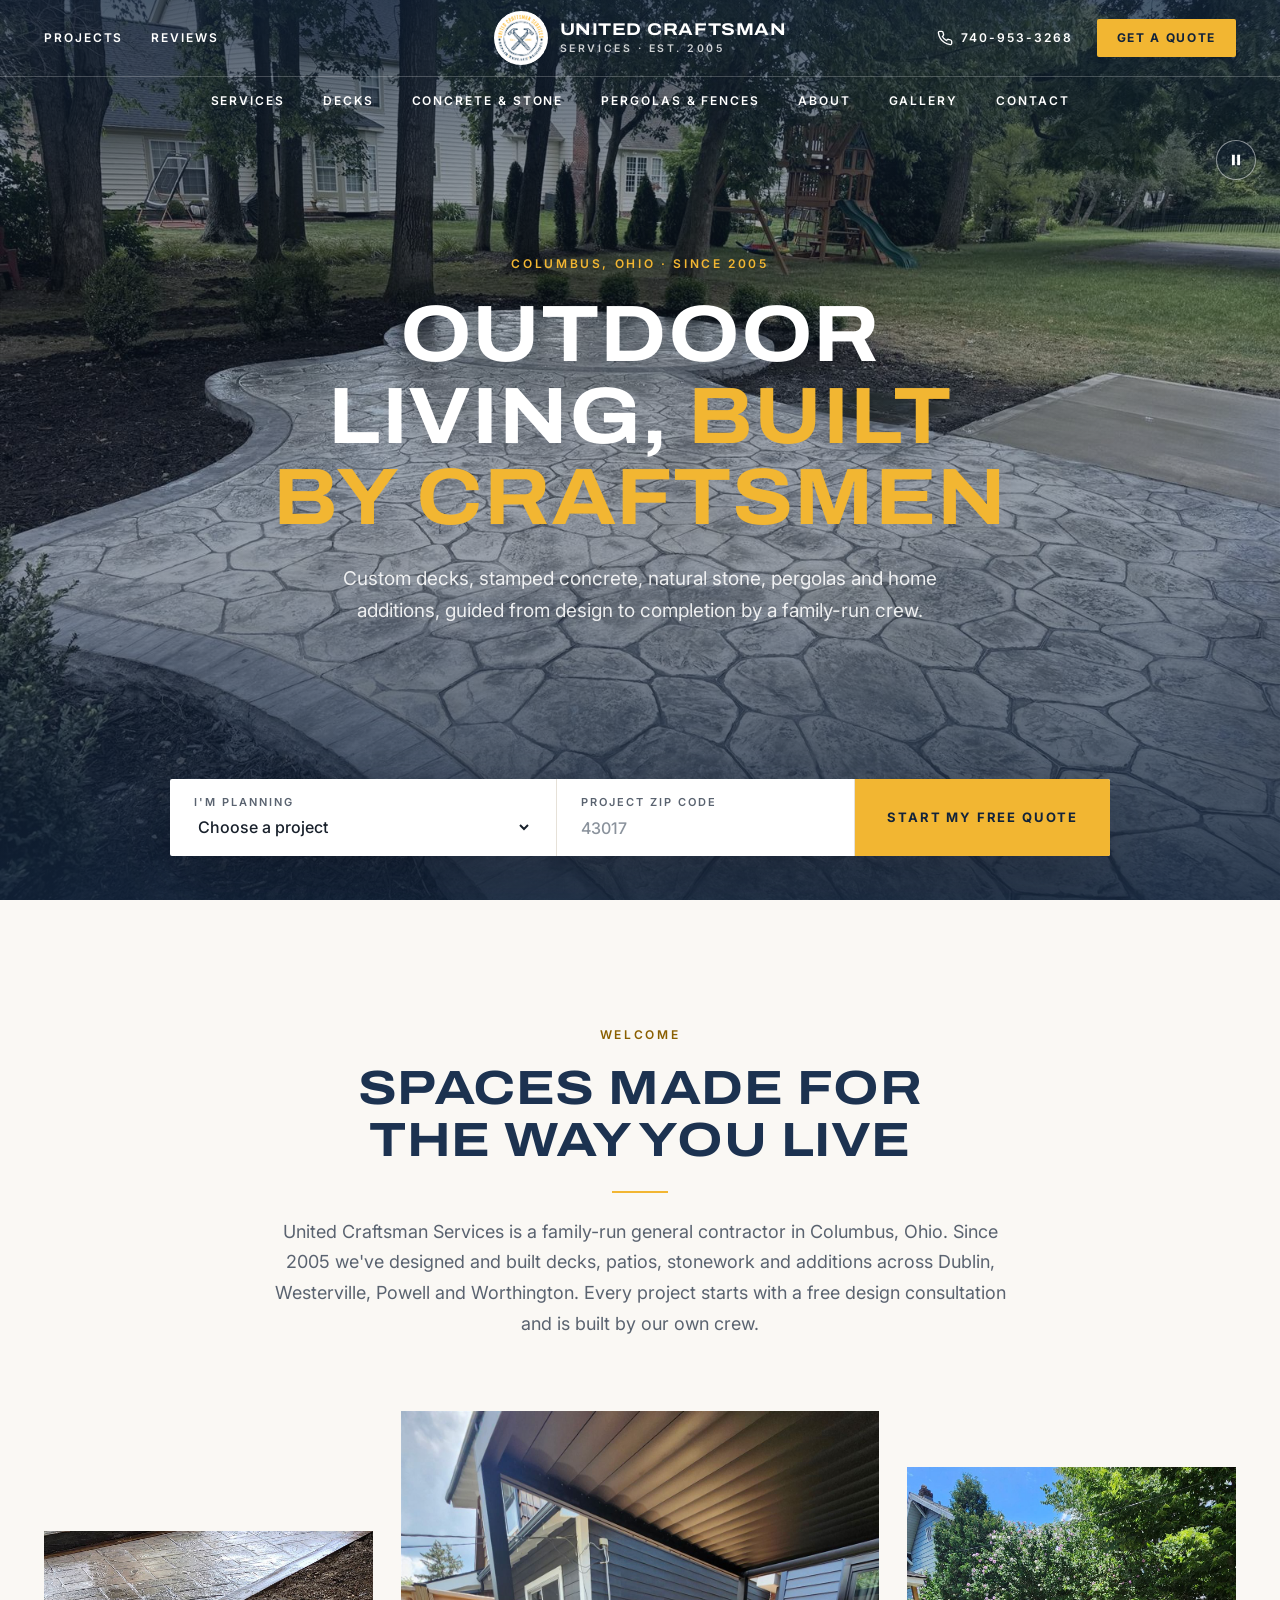
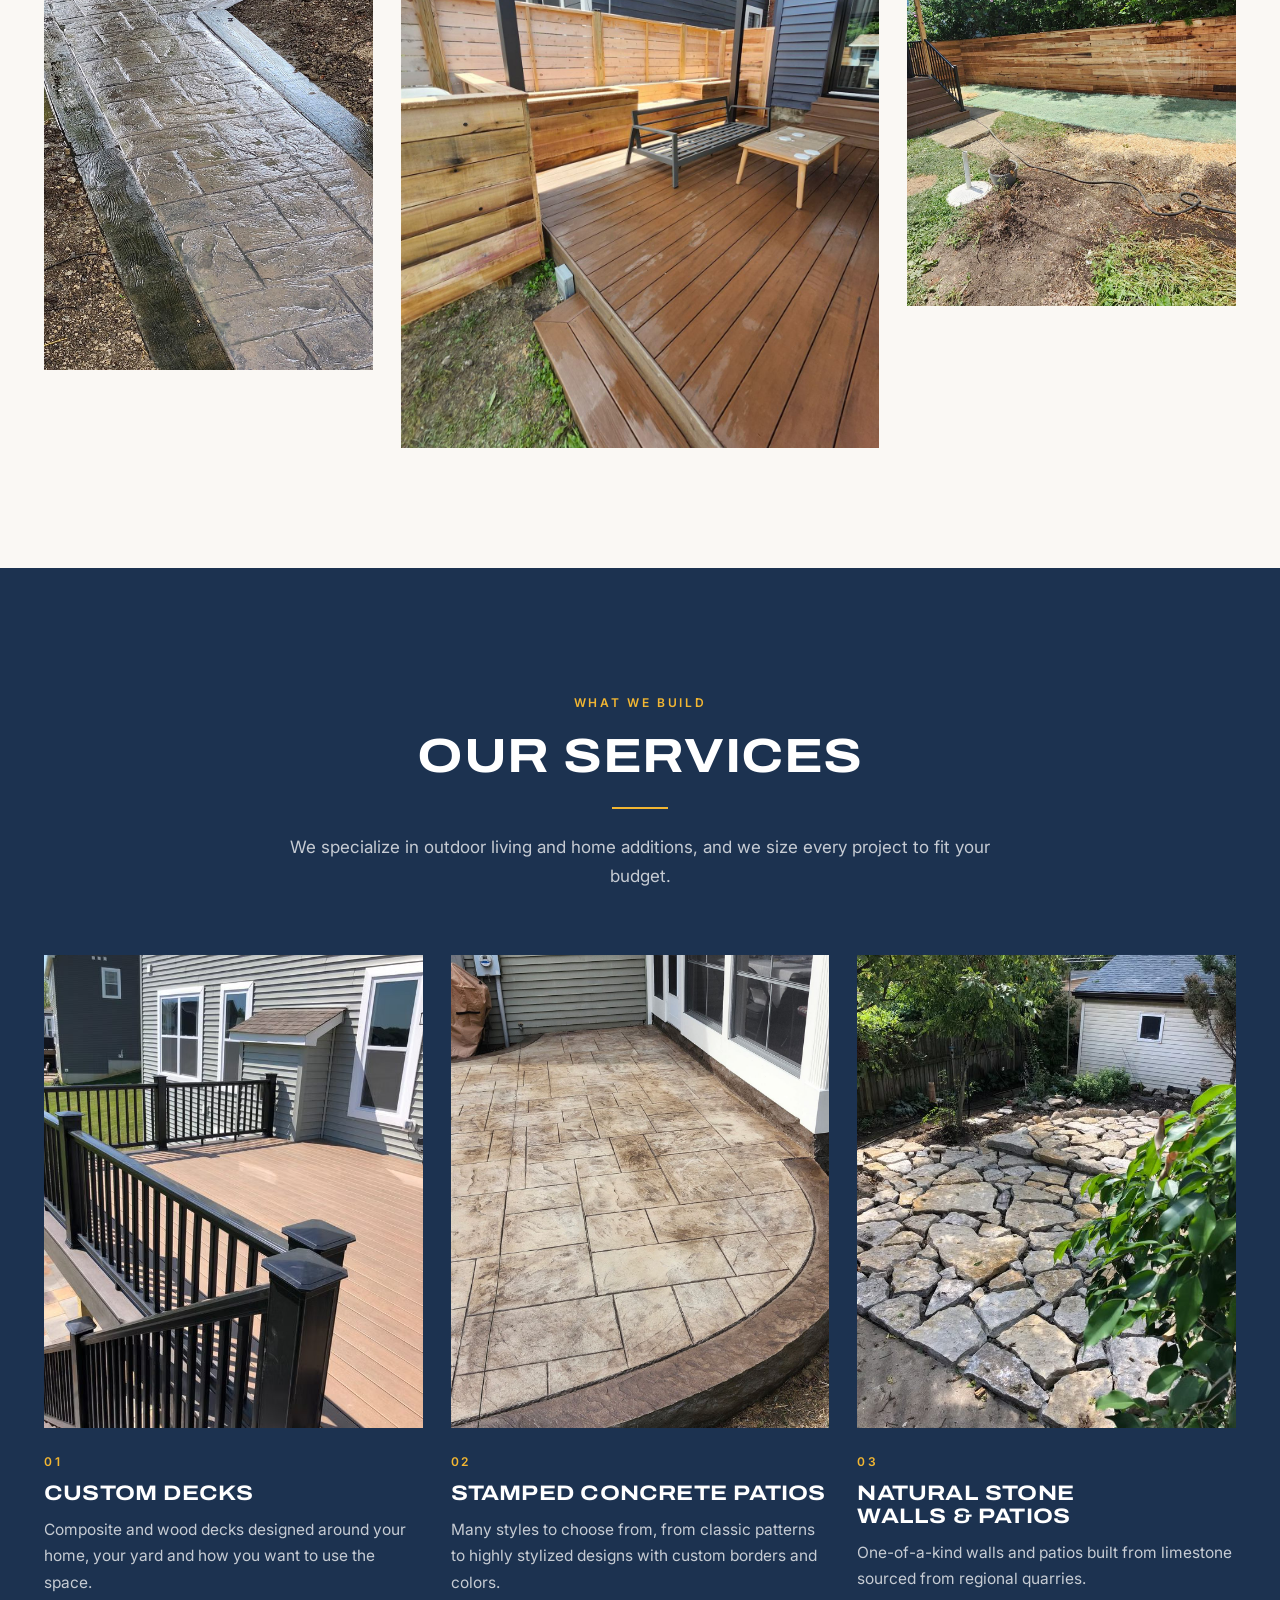
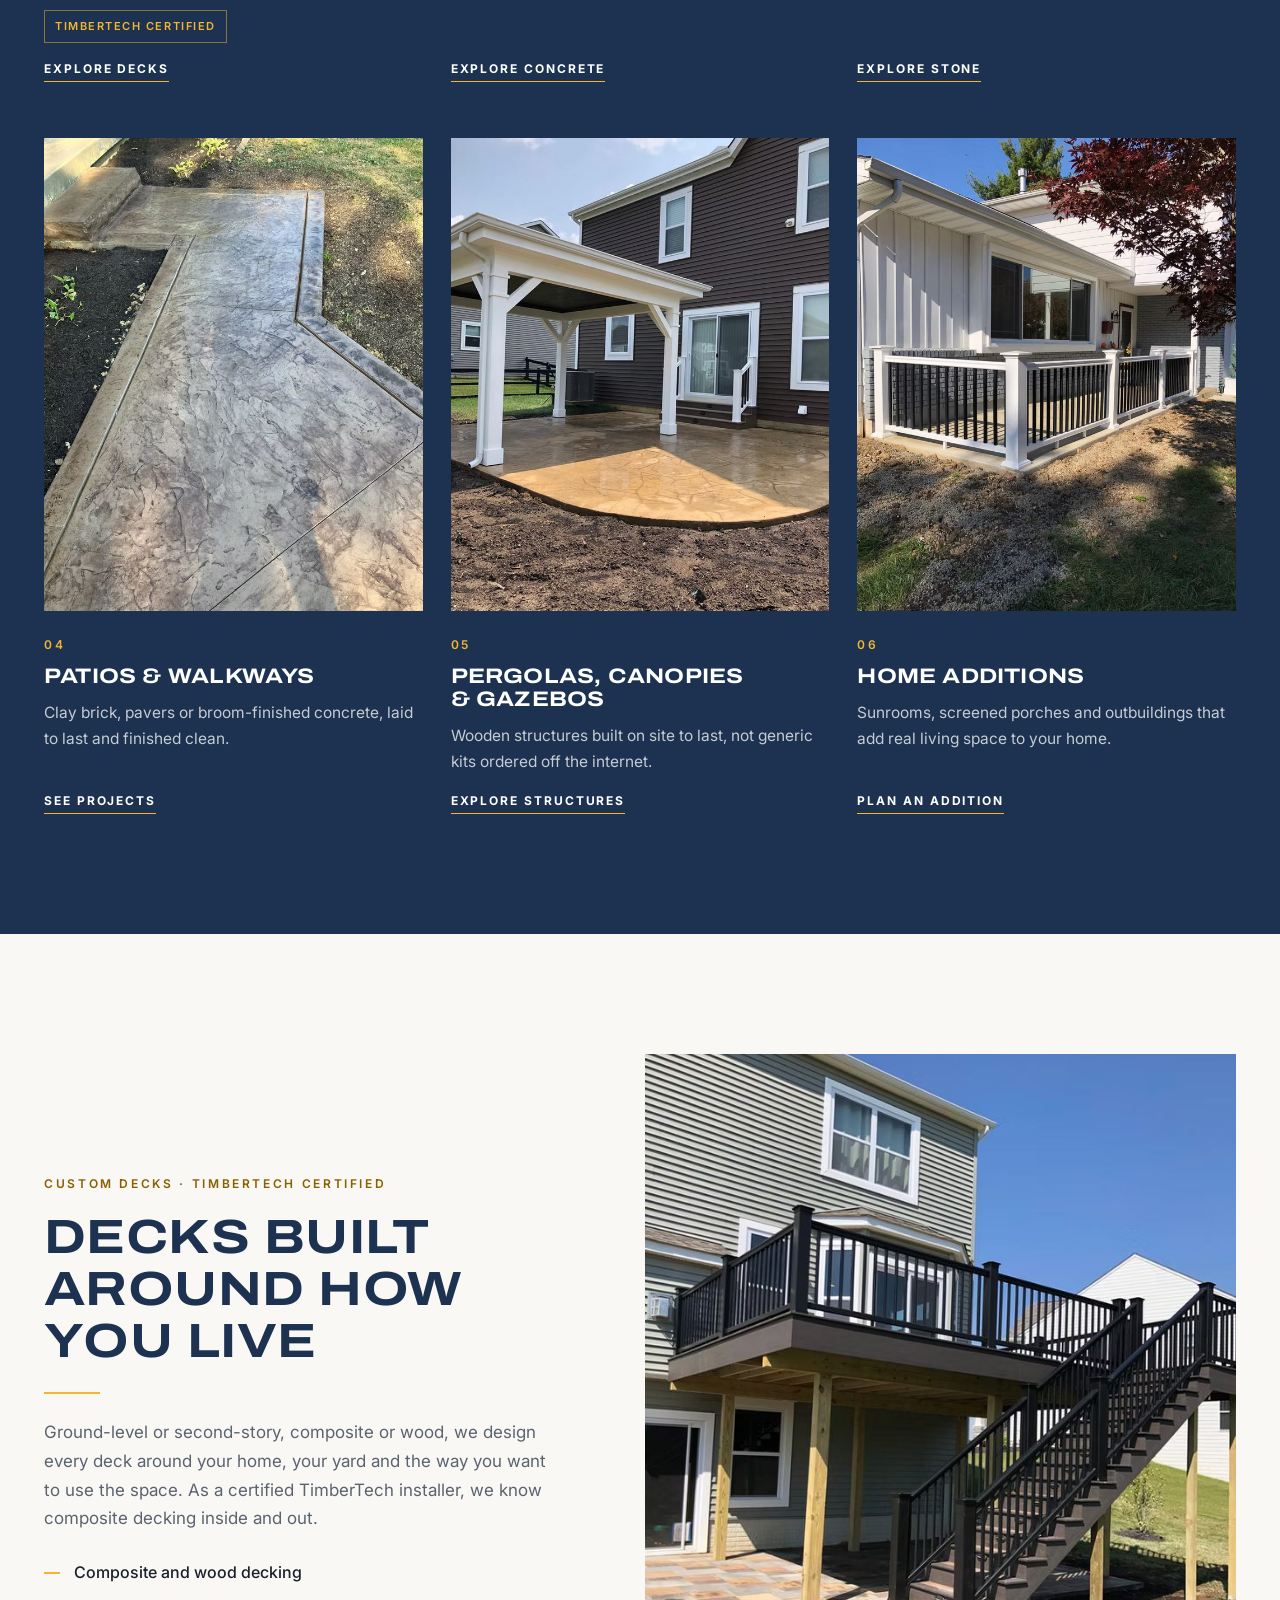
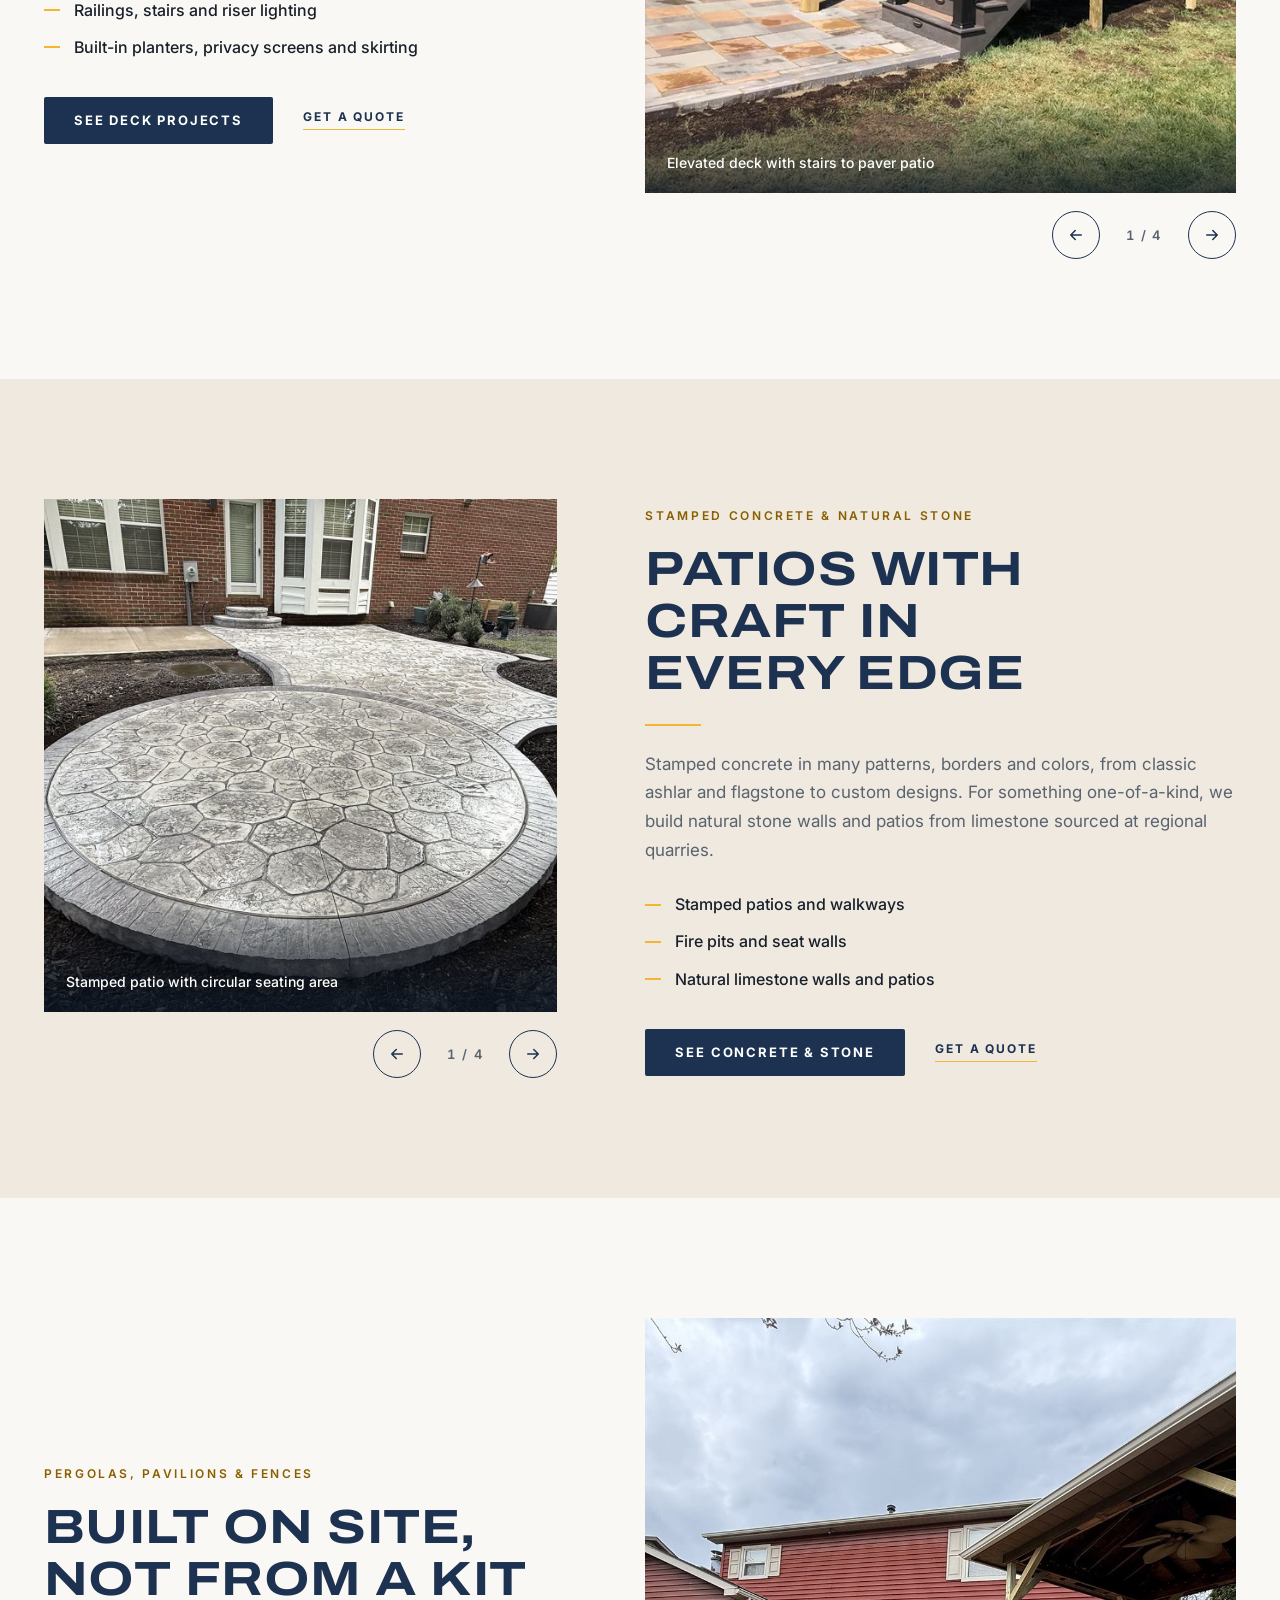
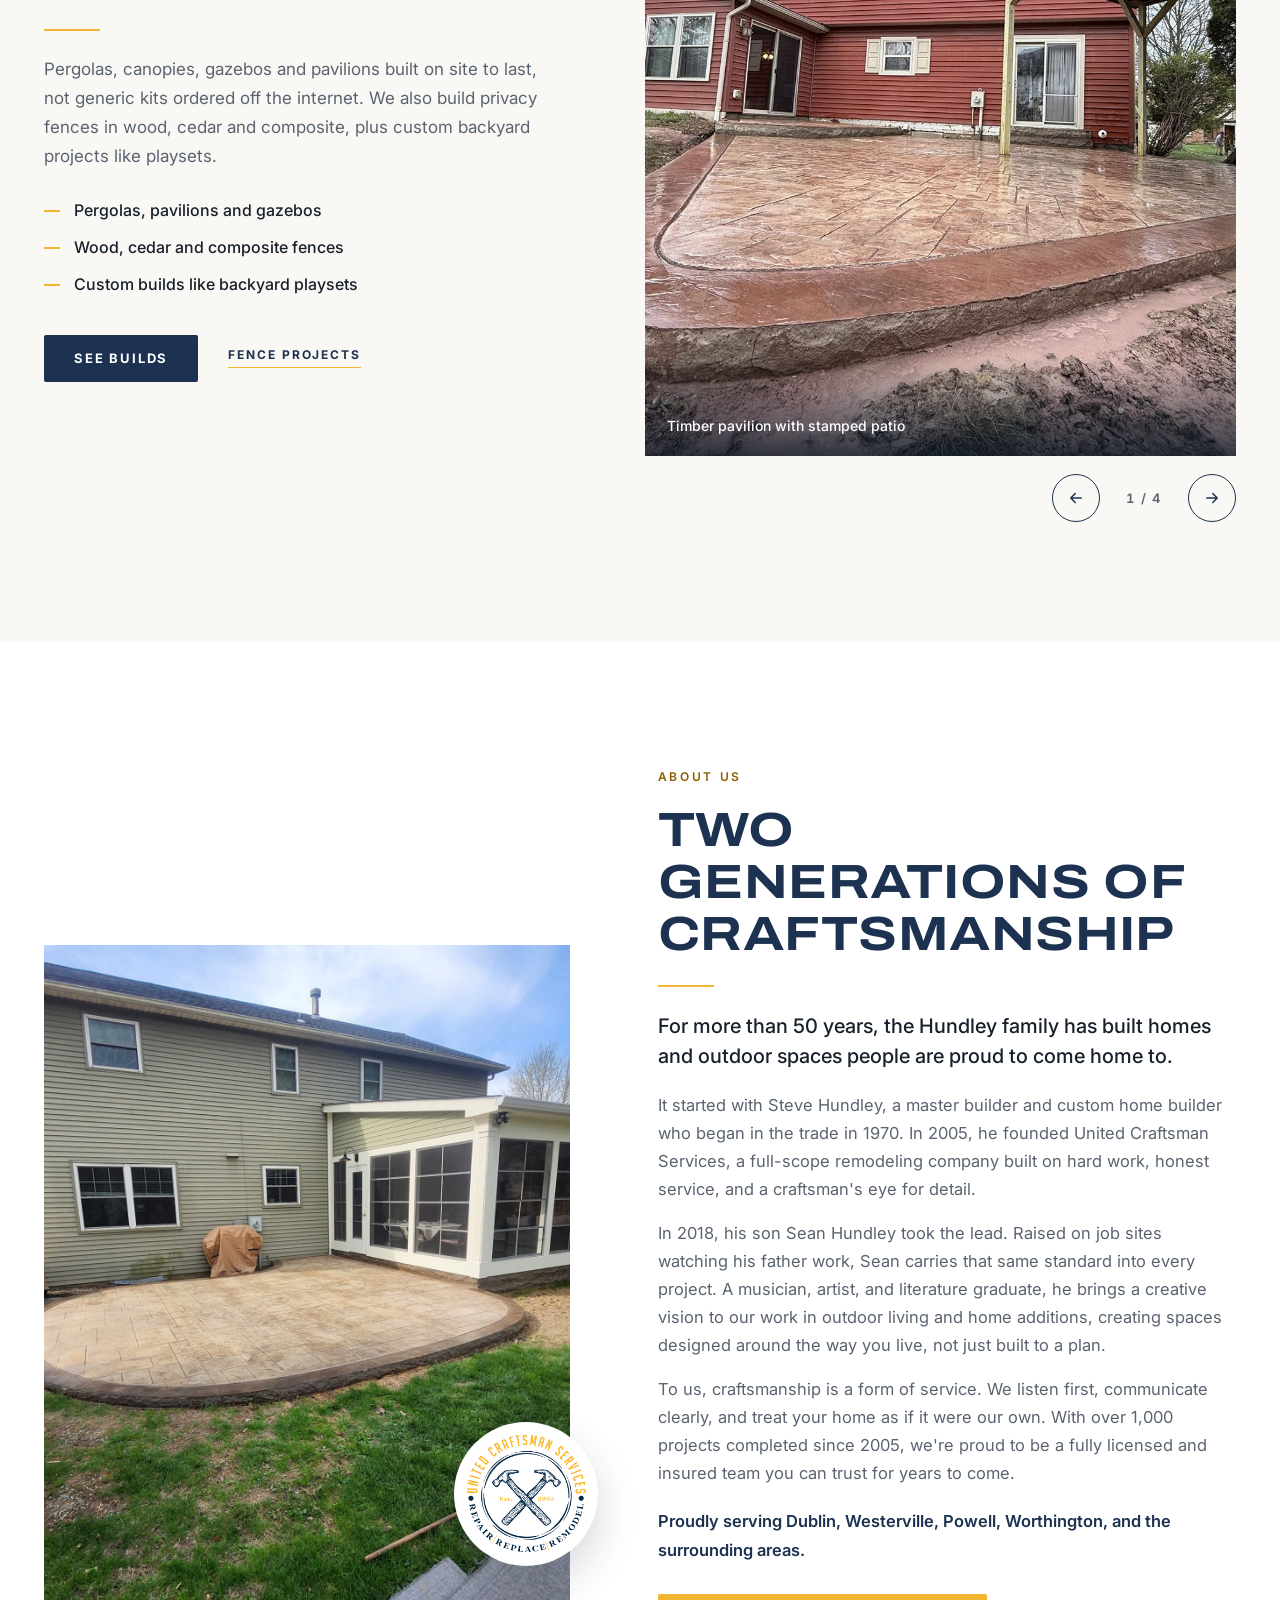
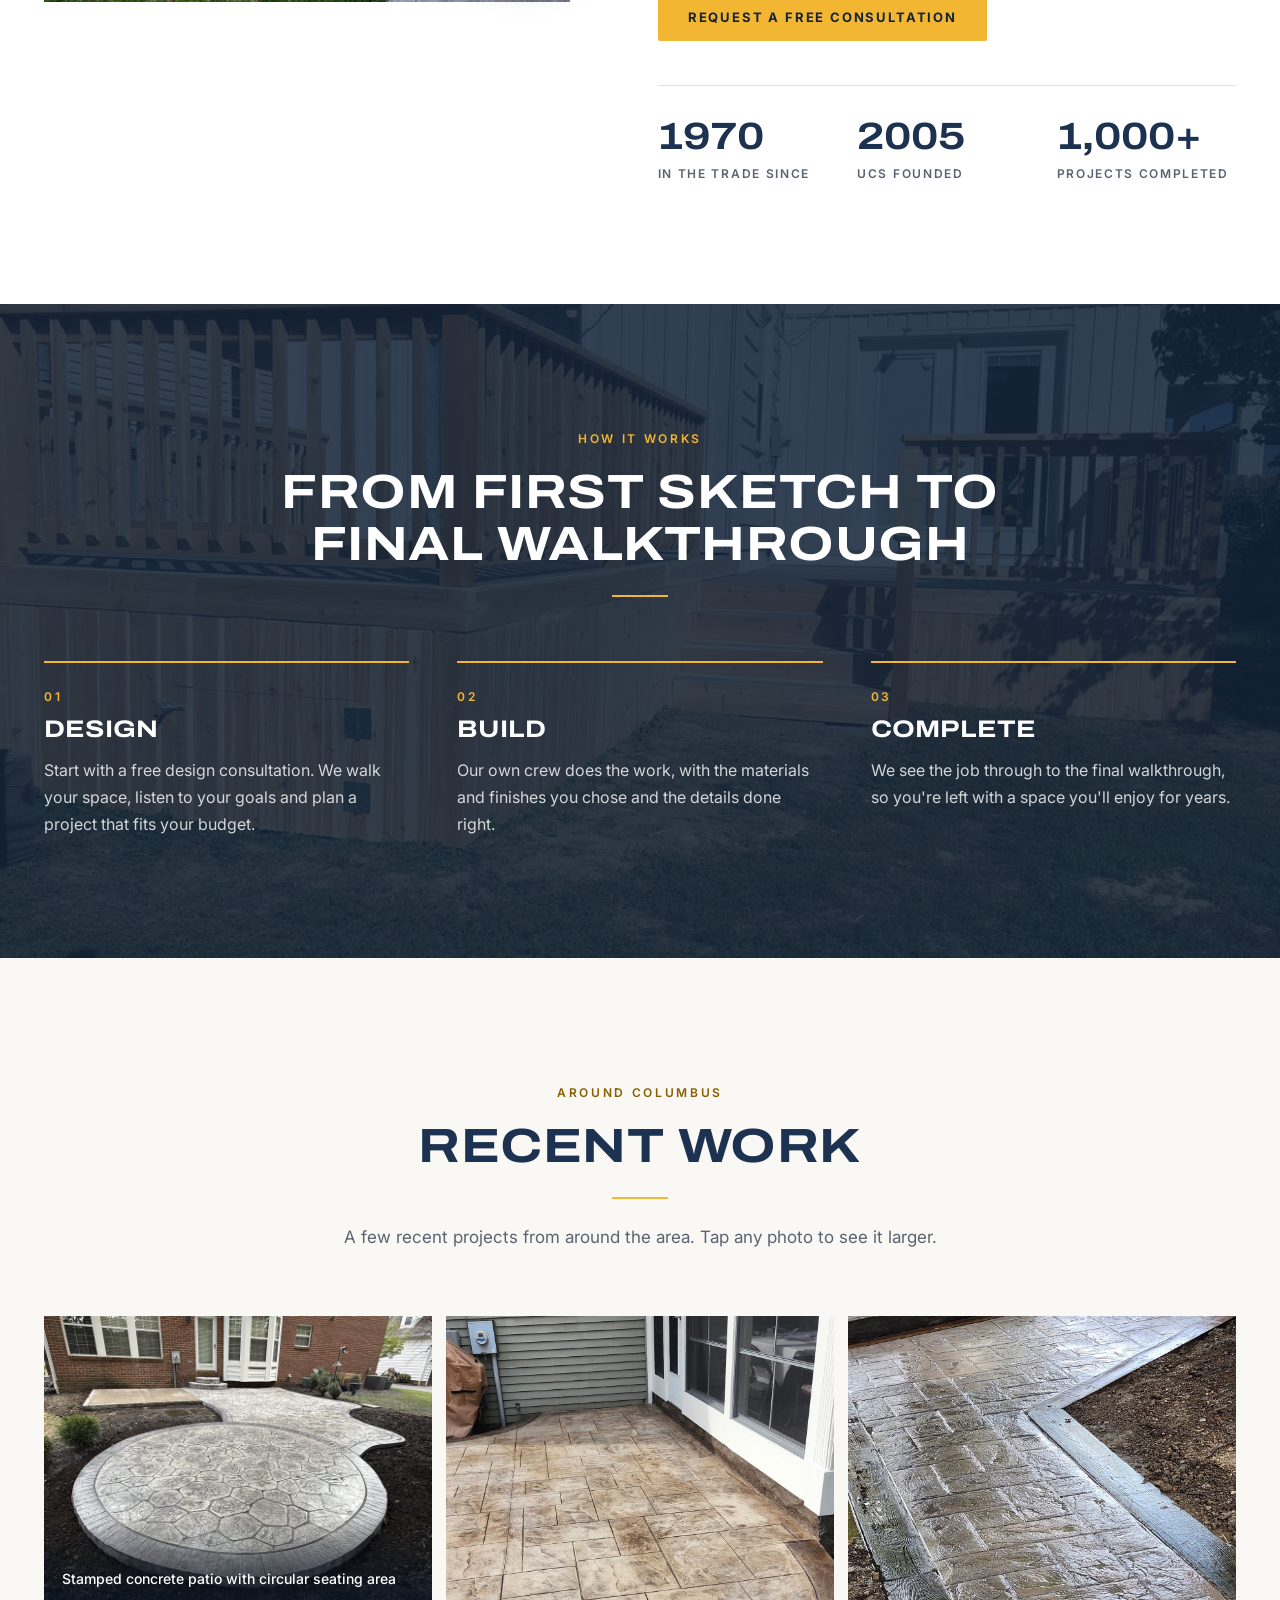
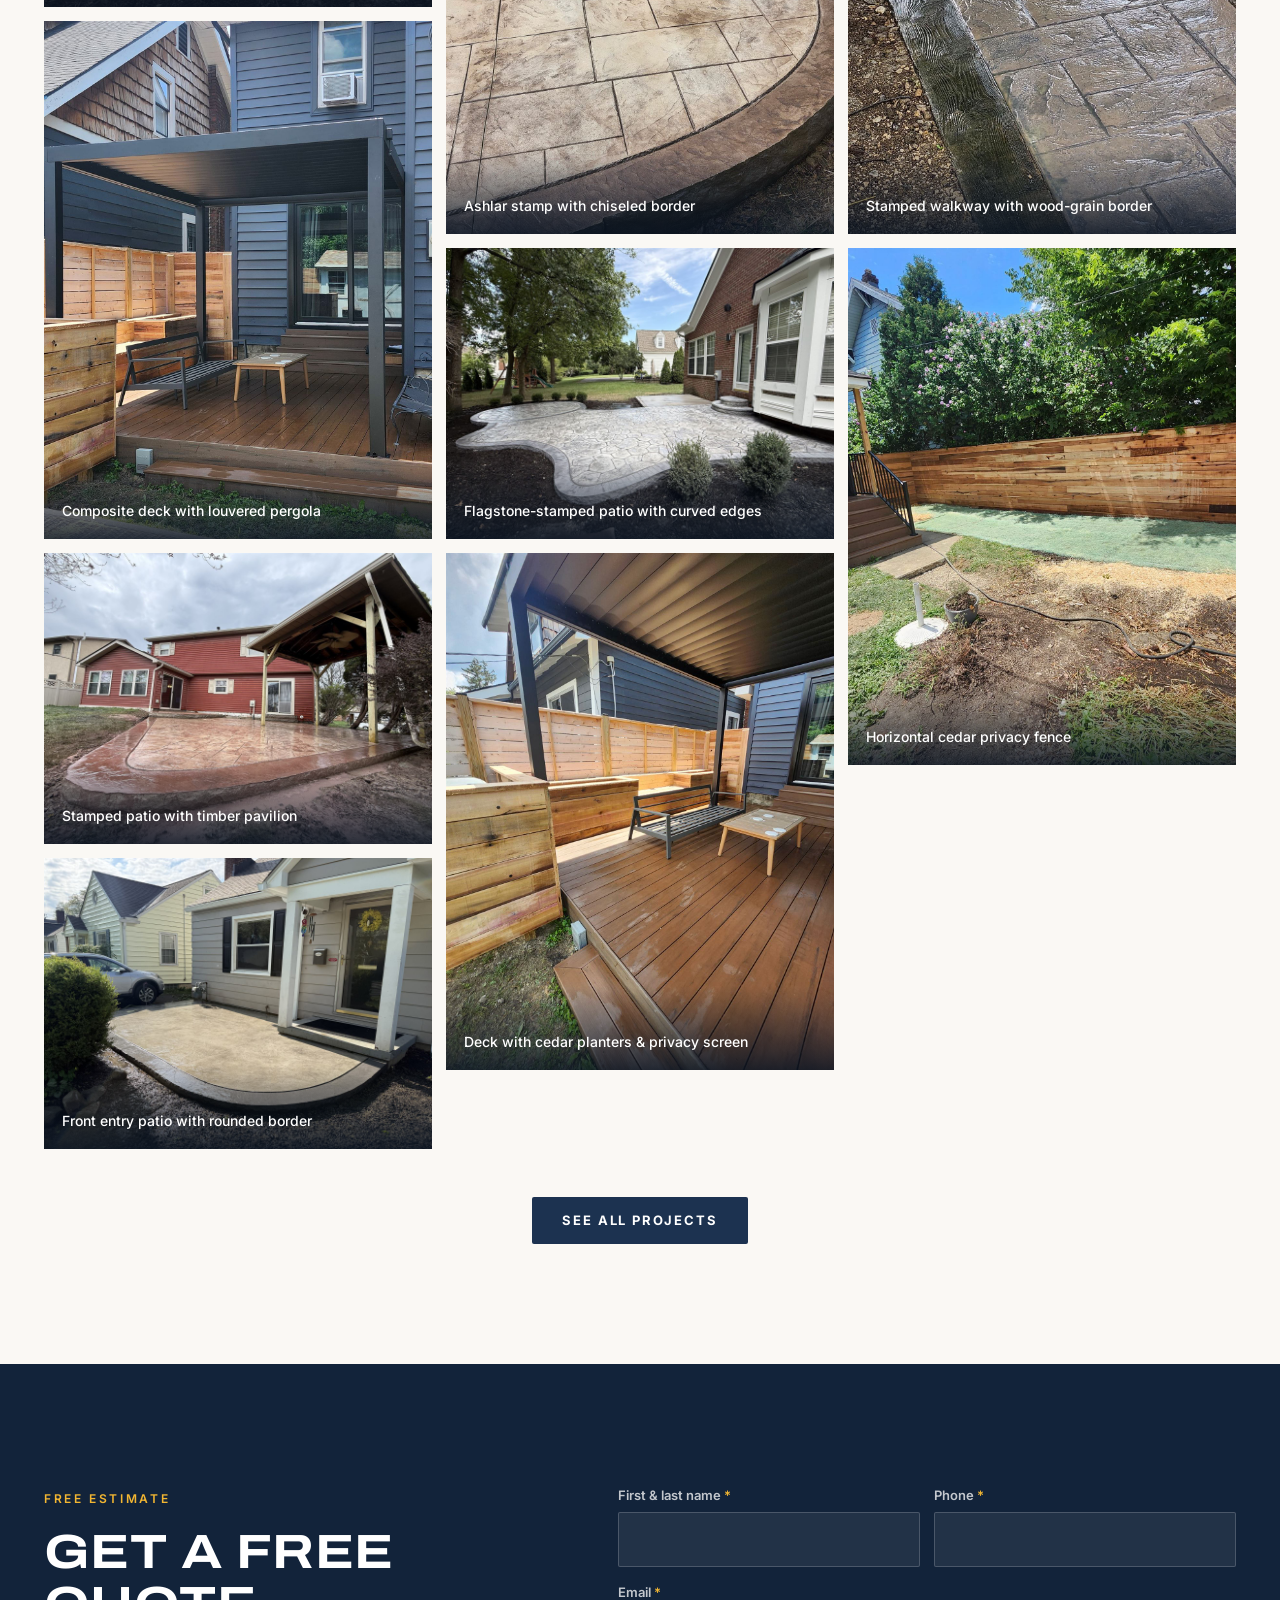
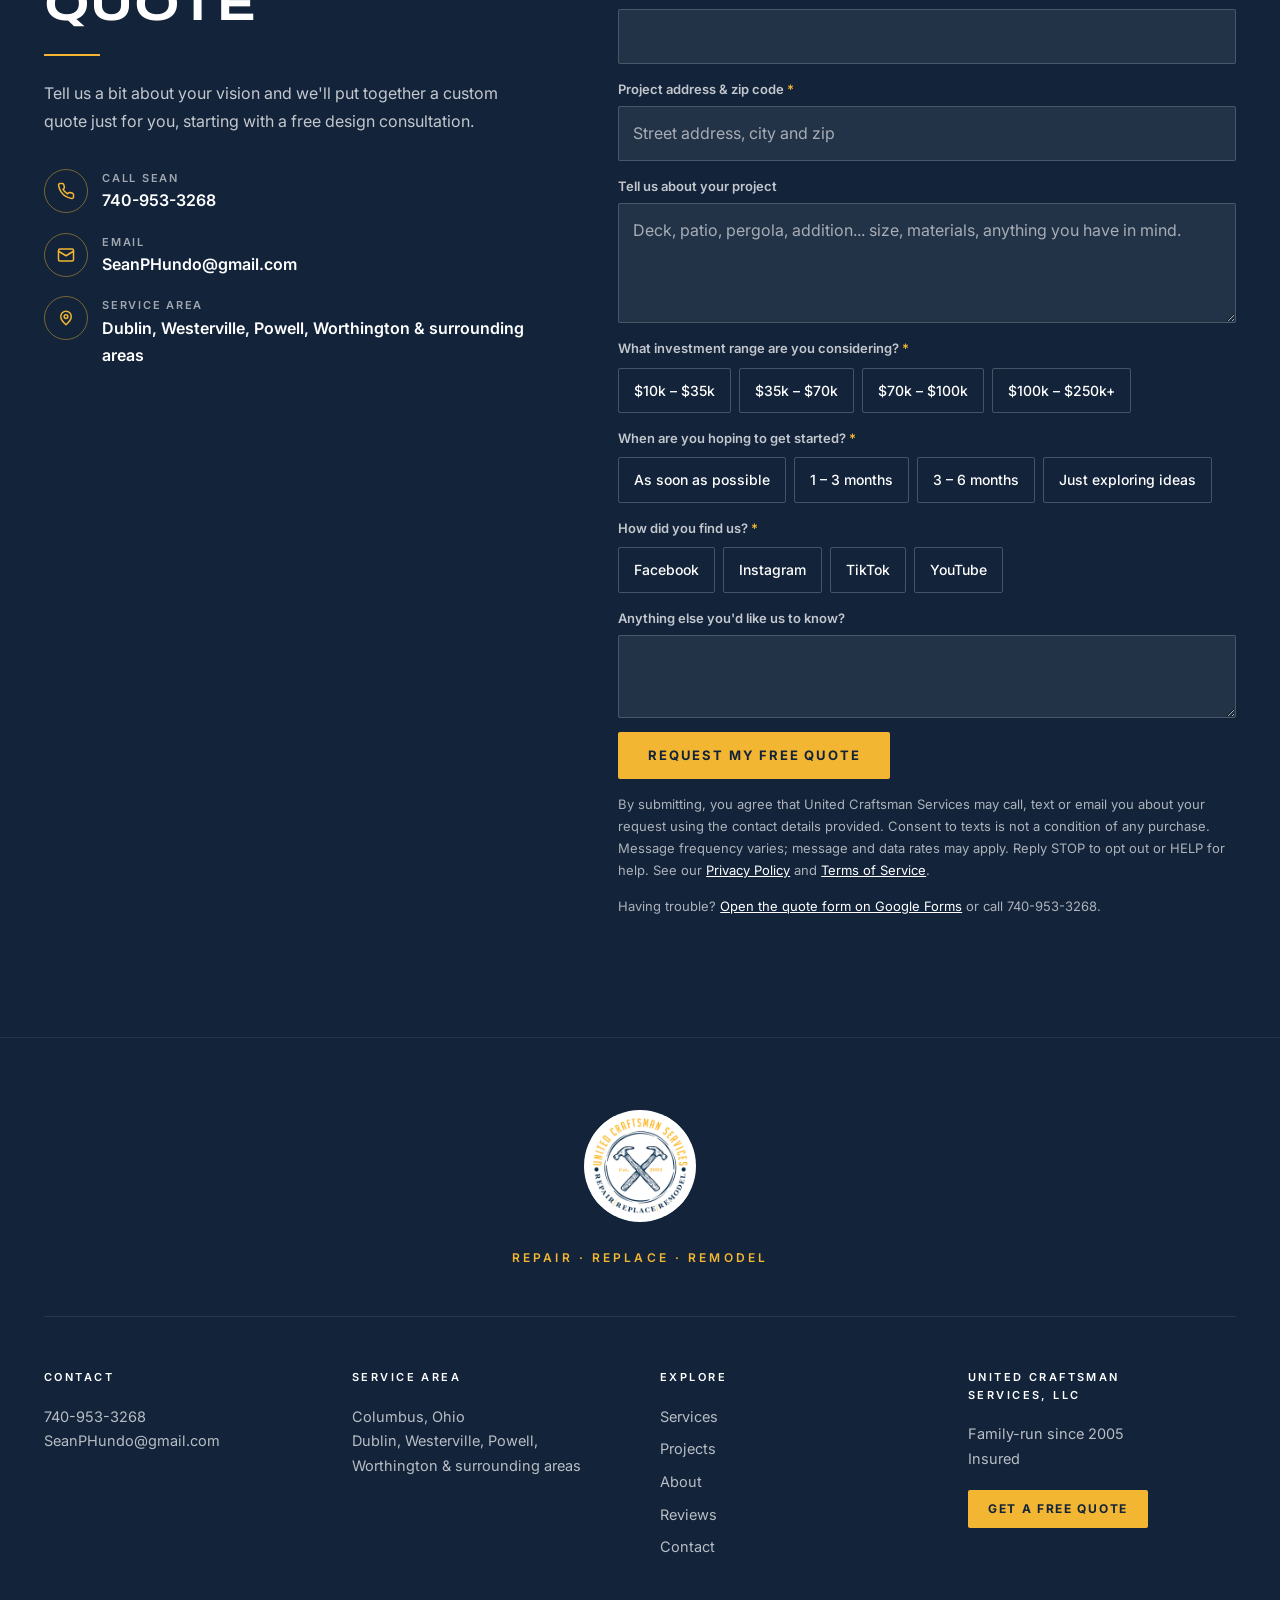
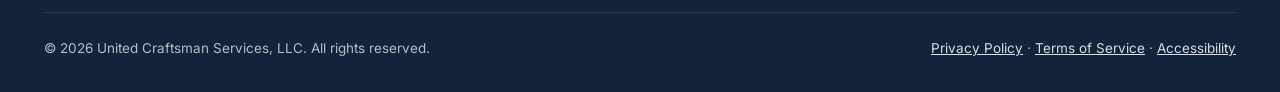
==== commit 3007fff4: "Add files via upload" ====
--- a/index.html
+++ b/index.html
@@ -901,8 +901,8 @@
             <input id="q-email" name="entry.220455606" type="email" autocomplete="email" required>
           </div>
           <div class="field full">
-            <label for="q-address">Project address or zip code <span class="req" aria-hidden="true">*</span></label>
-            <input id="q-address" name="entry.573555482" autocomplete="street-address" required>
+            <label for="q-address">Project address &amp; zip code <span class="req" aria-hidden="true">*</span></label>
+            <input id="q-address" name="entry.573555482" autocomplete="street-address" placeholder="Street address, city and zip" required>
           </div>
           <div class="field full">
             <label for="q-project">Tell us about your project</label>
@@ -942,7 +942,7 @@
           <p class="form-error" id="form-error" role="alert" hidden></p>
           <button type="submit" class="btn">Request My Free Quote</button>
           <p class="form-note">By submitting, you agree that United Craftsman Services may call, text or email you about your request using the contact details provided. Consent to texts is not a condition of any purchase. Message frequency varies; message and data rates may apply. Reply STOP to opt out or HELP for help. See our <a href="privacy.html">Privacy Policy</a> and <a href="terms.html#sms">Terms of Service</a>.</p>
-          <p class="form-note">Having trouble? <a href="https://forms.gle/1xh39ZtrPefQjmT17" target="_blank" rel="noopener">Open the quote form on Google Forms</a> or call 740-953-3268.</p>
+          <p class="form-note">Having trouble? <a href="https://forms.gle/m5pQG25VTLtiMMTM7" target="_blank" rel="noopener">Open the quote form on Google Forms</a> or call 740-953-3268.</p>
         </form>
         <div class="form-done" id="form-done" hidden tabindex="-1">
           <h3>Thanks for reaching out!</h3>
@@ -1247,7 +1247,7 @@
     check(name.value.trim() !== '', name, 'your name');
     check(phone.value.replace(/\D/g, '').length >= 10, phone, 'a phone number with area code');
     check(/^[^\s@]+@[^\s@]+\.[^\s@]+$/.test(email.value.trim()), email, 'a valid email address');
-    check(addr.value.trim() !== '', addr, 'the project address or zip code');
+    check(addr.value.trim() !== '', addr, 'the project address and zip code');
     check(picked('entry.1782140299'), document.getElementById('q-budget'), 'an investment range');
     check(picked('entry.635897677'), document.getElementById('q-timeline'), 'when you want to start');
     check(picked('entry.1422920333'), document.getElementById('q-source'), 'how you found us');
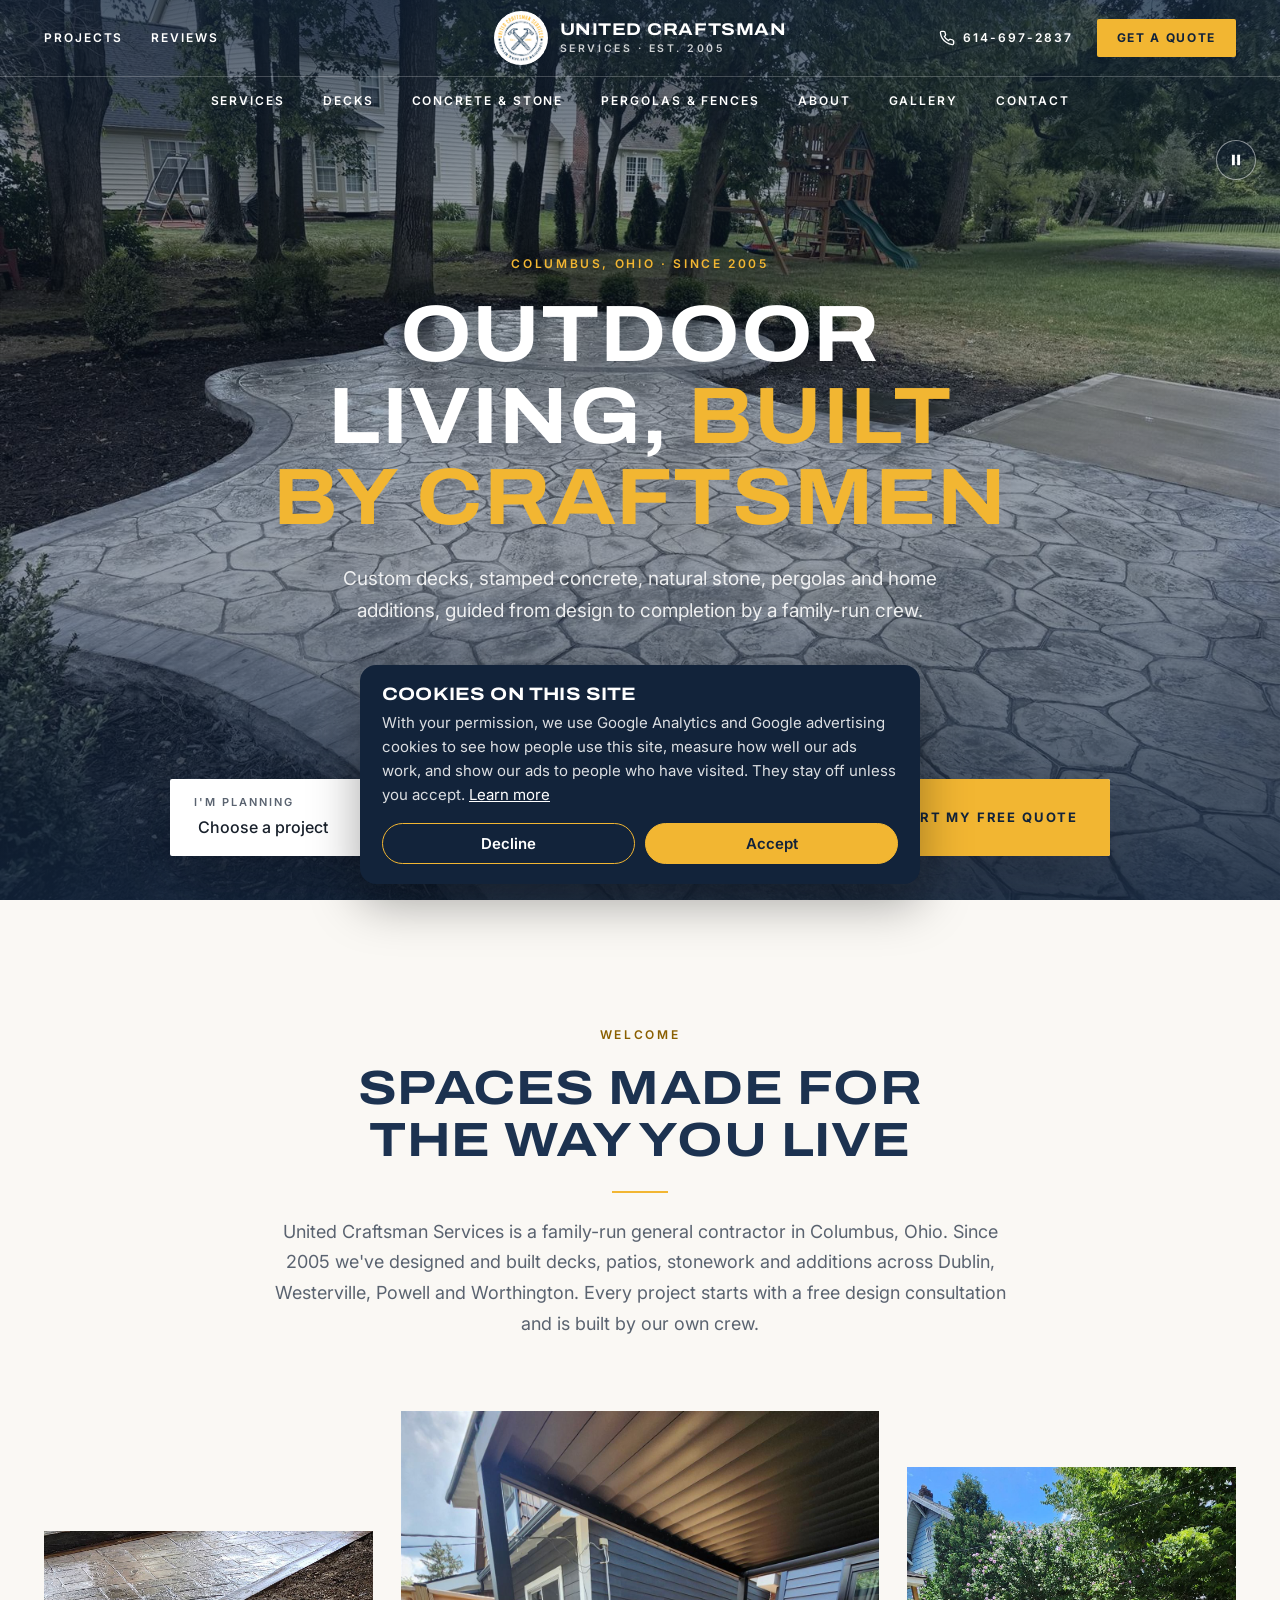
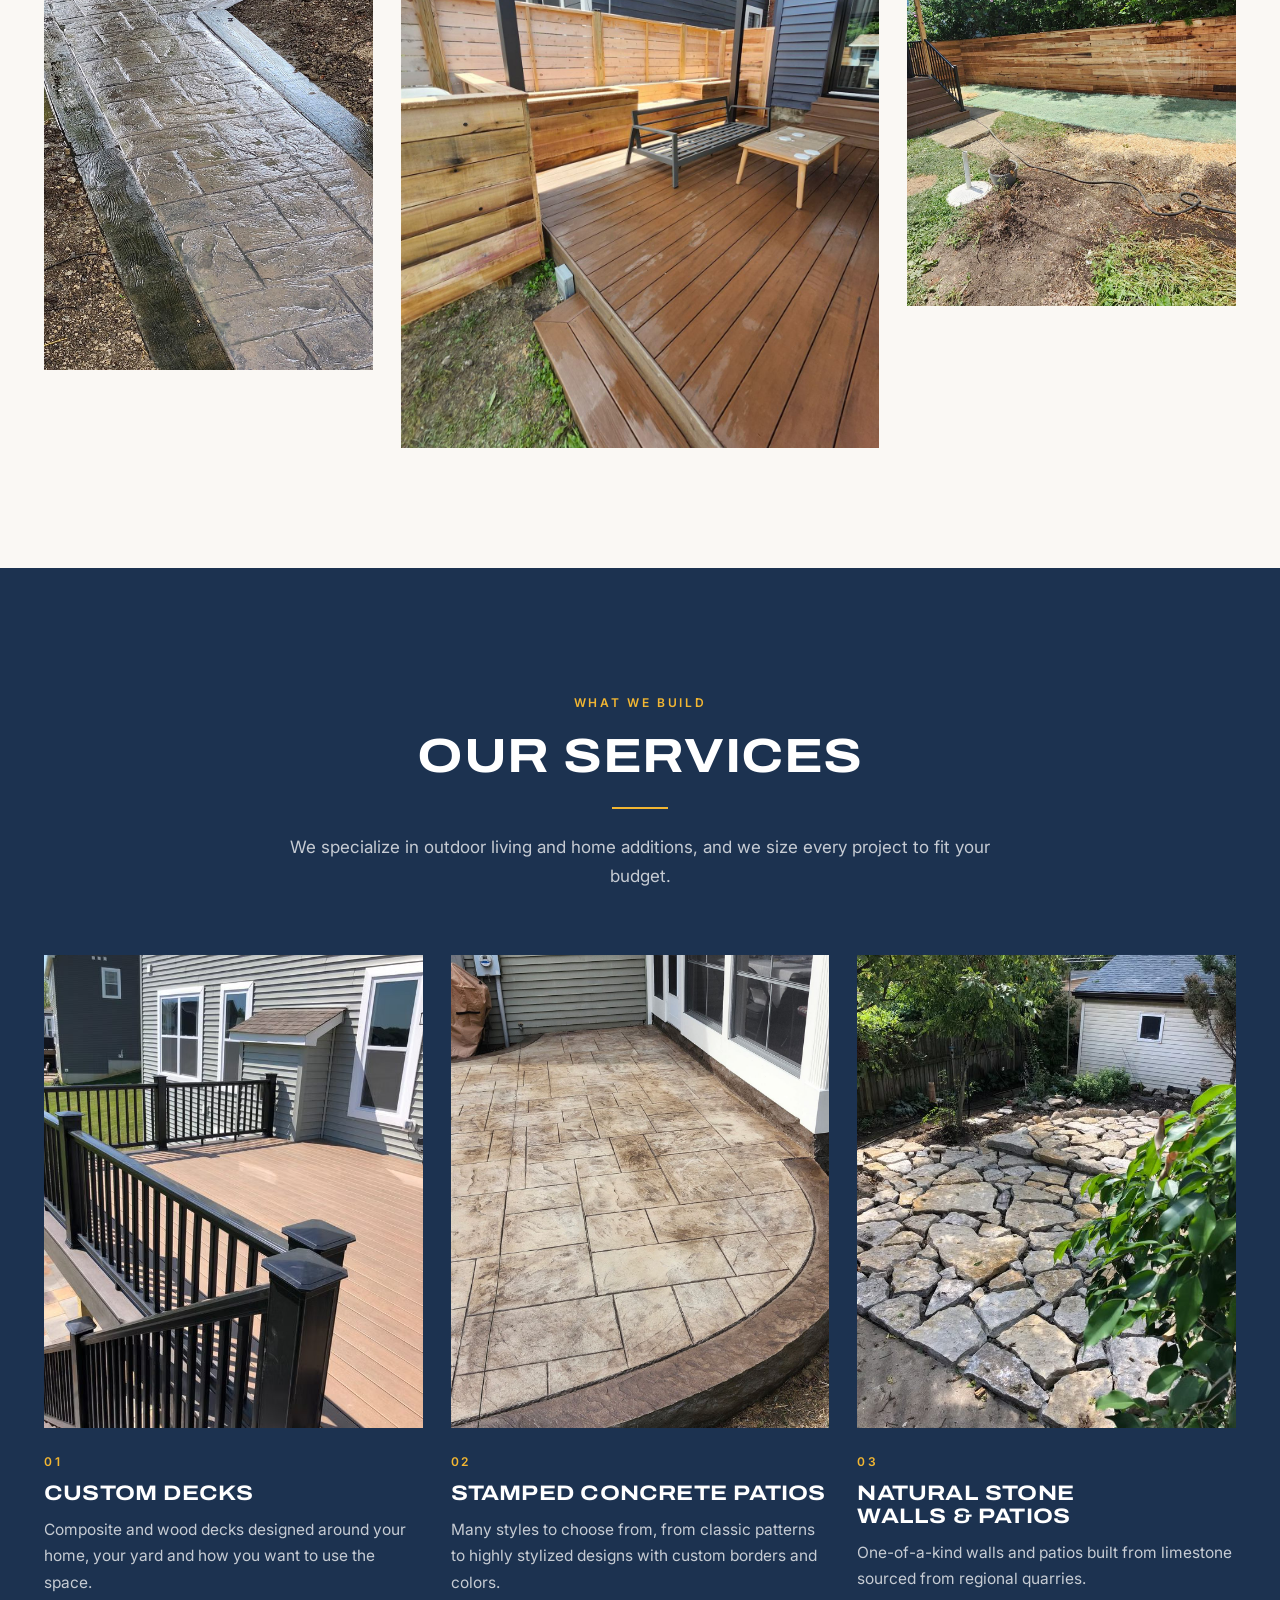
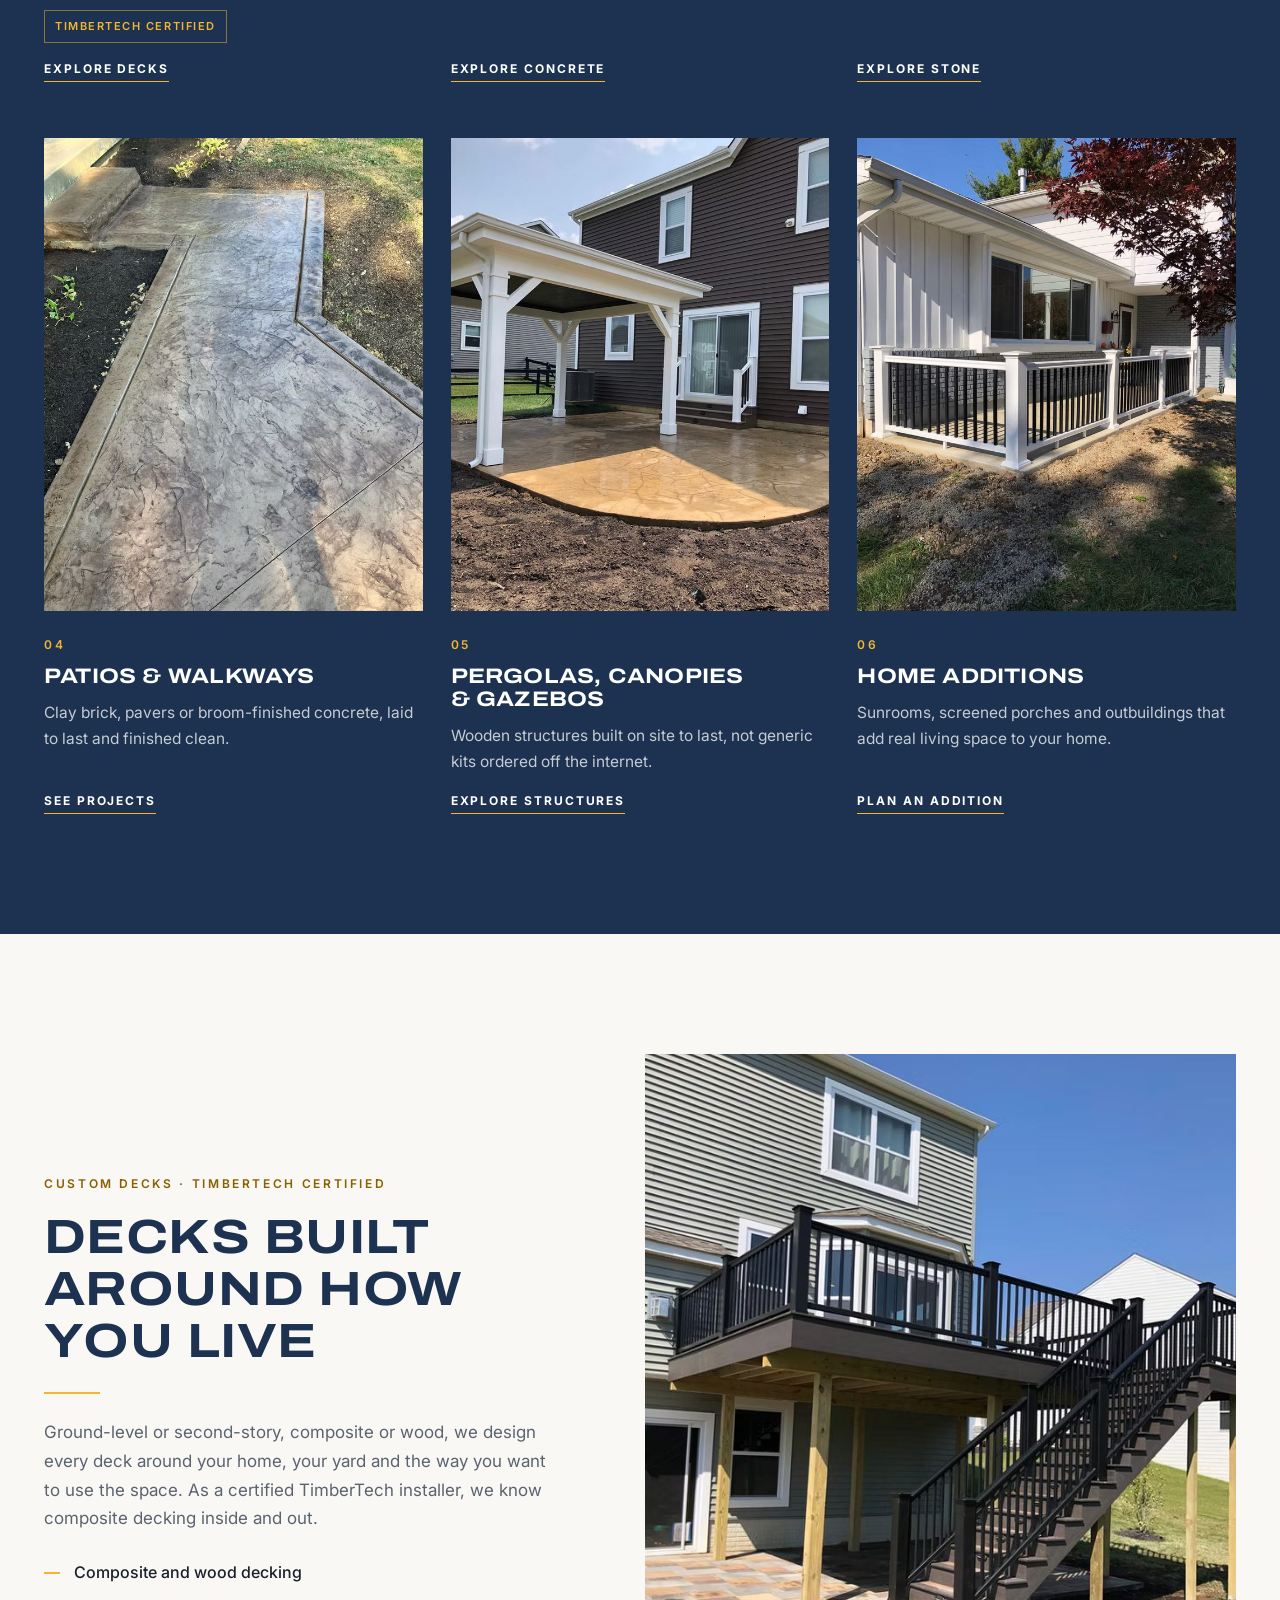
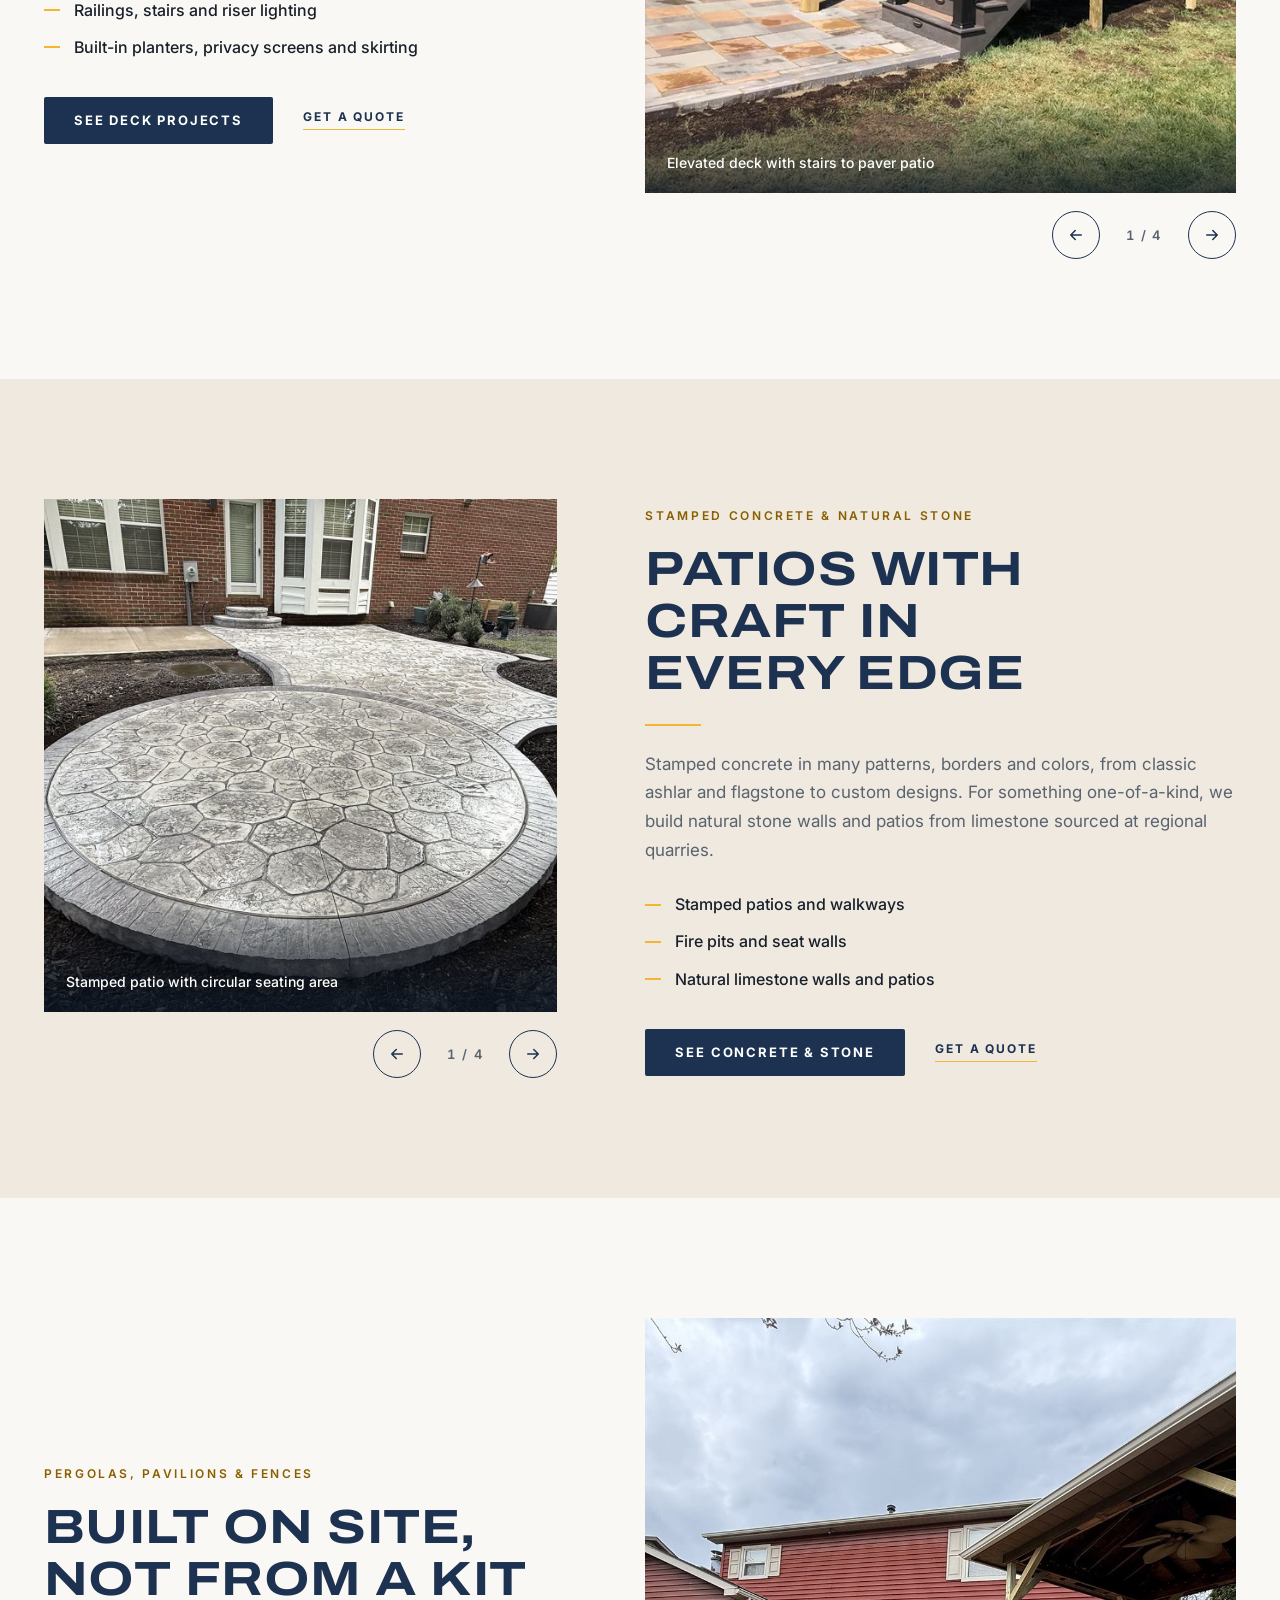
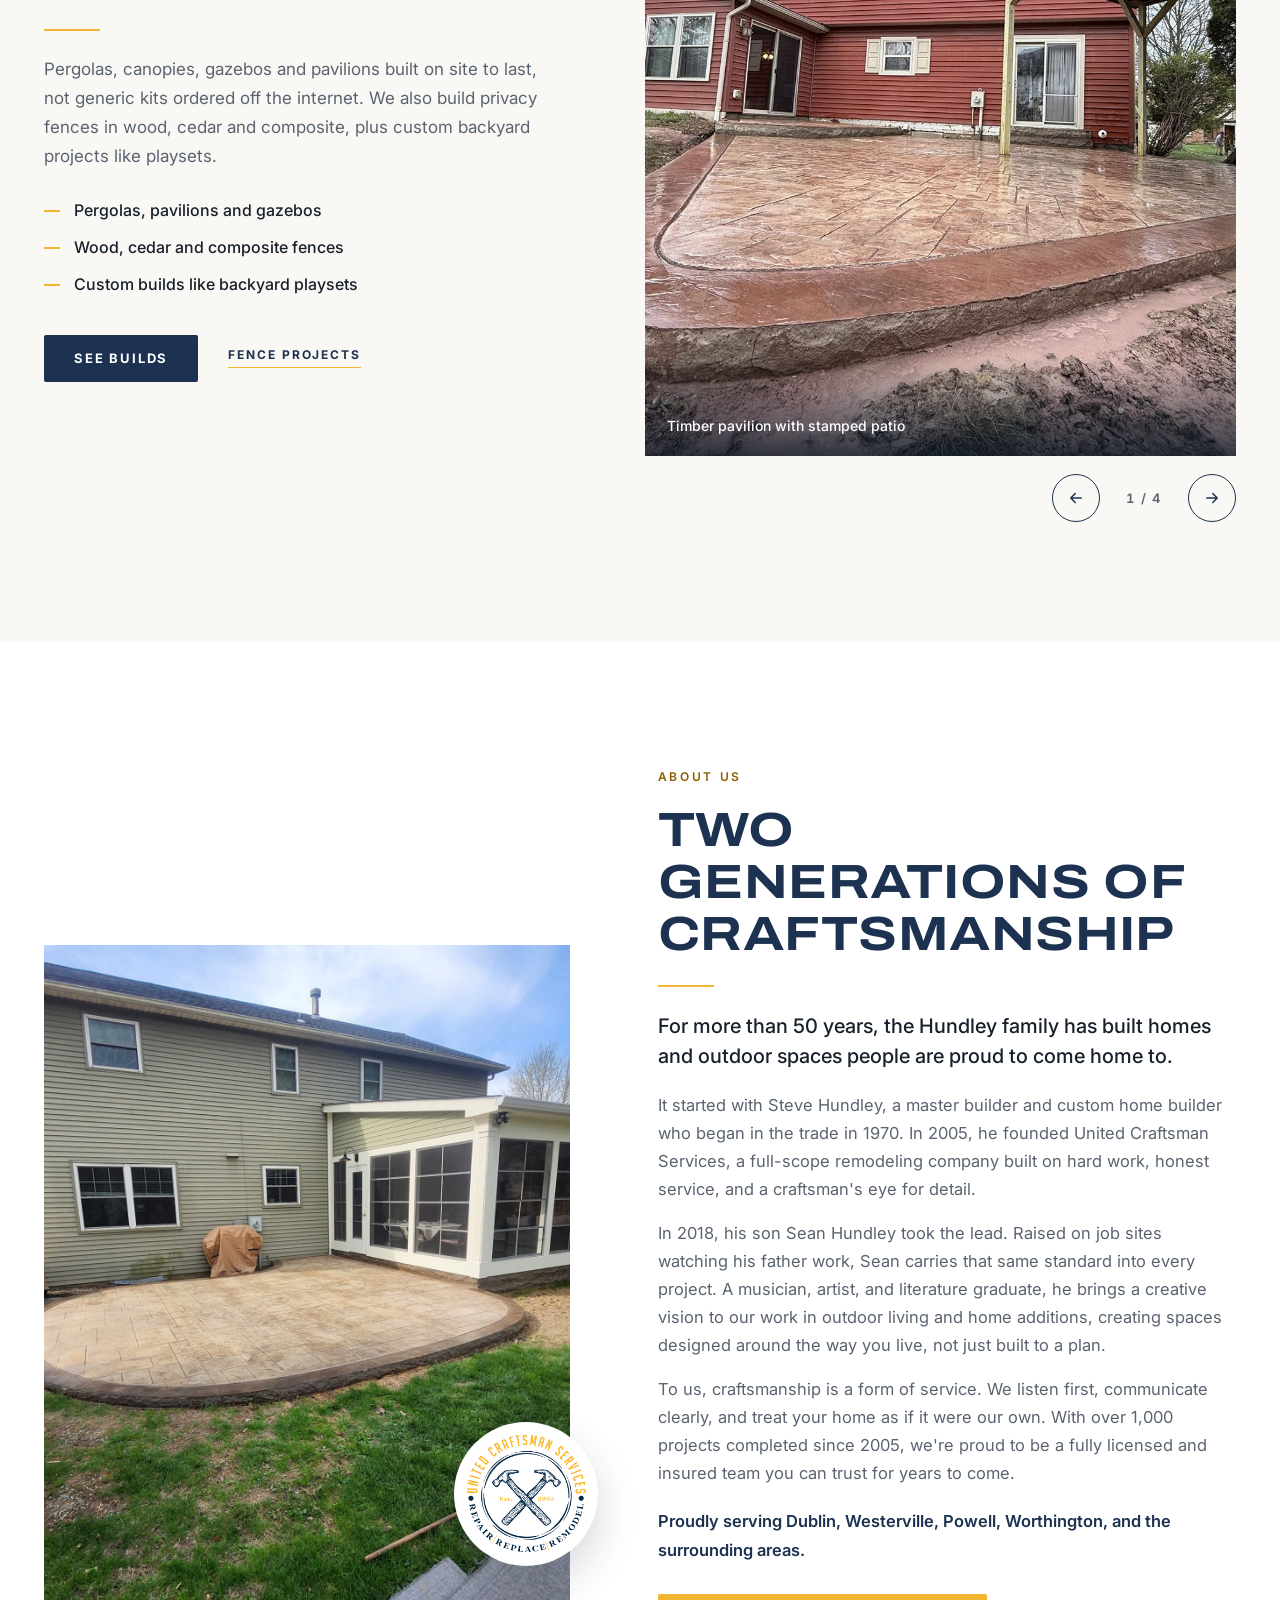
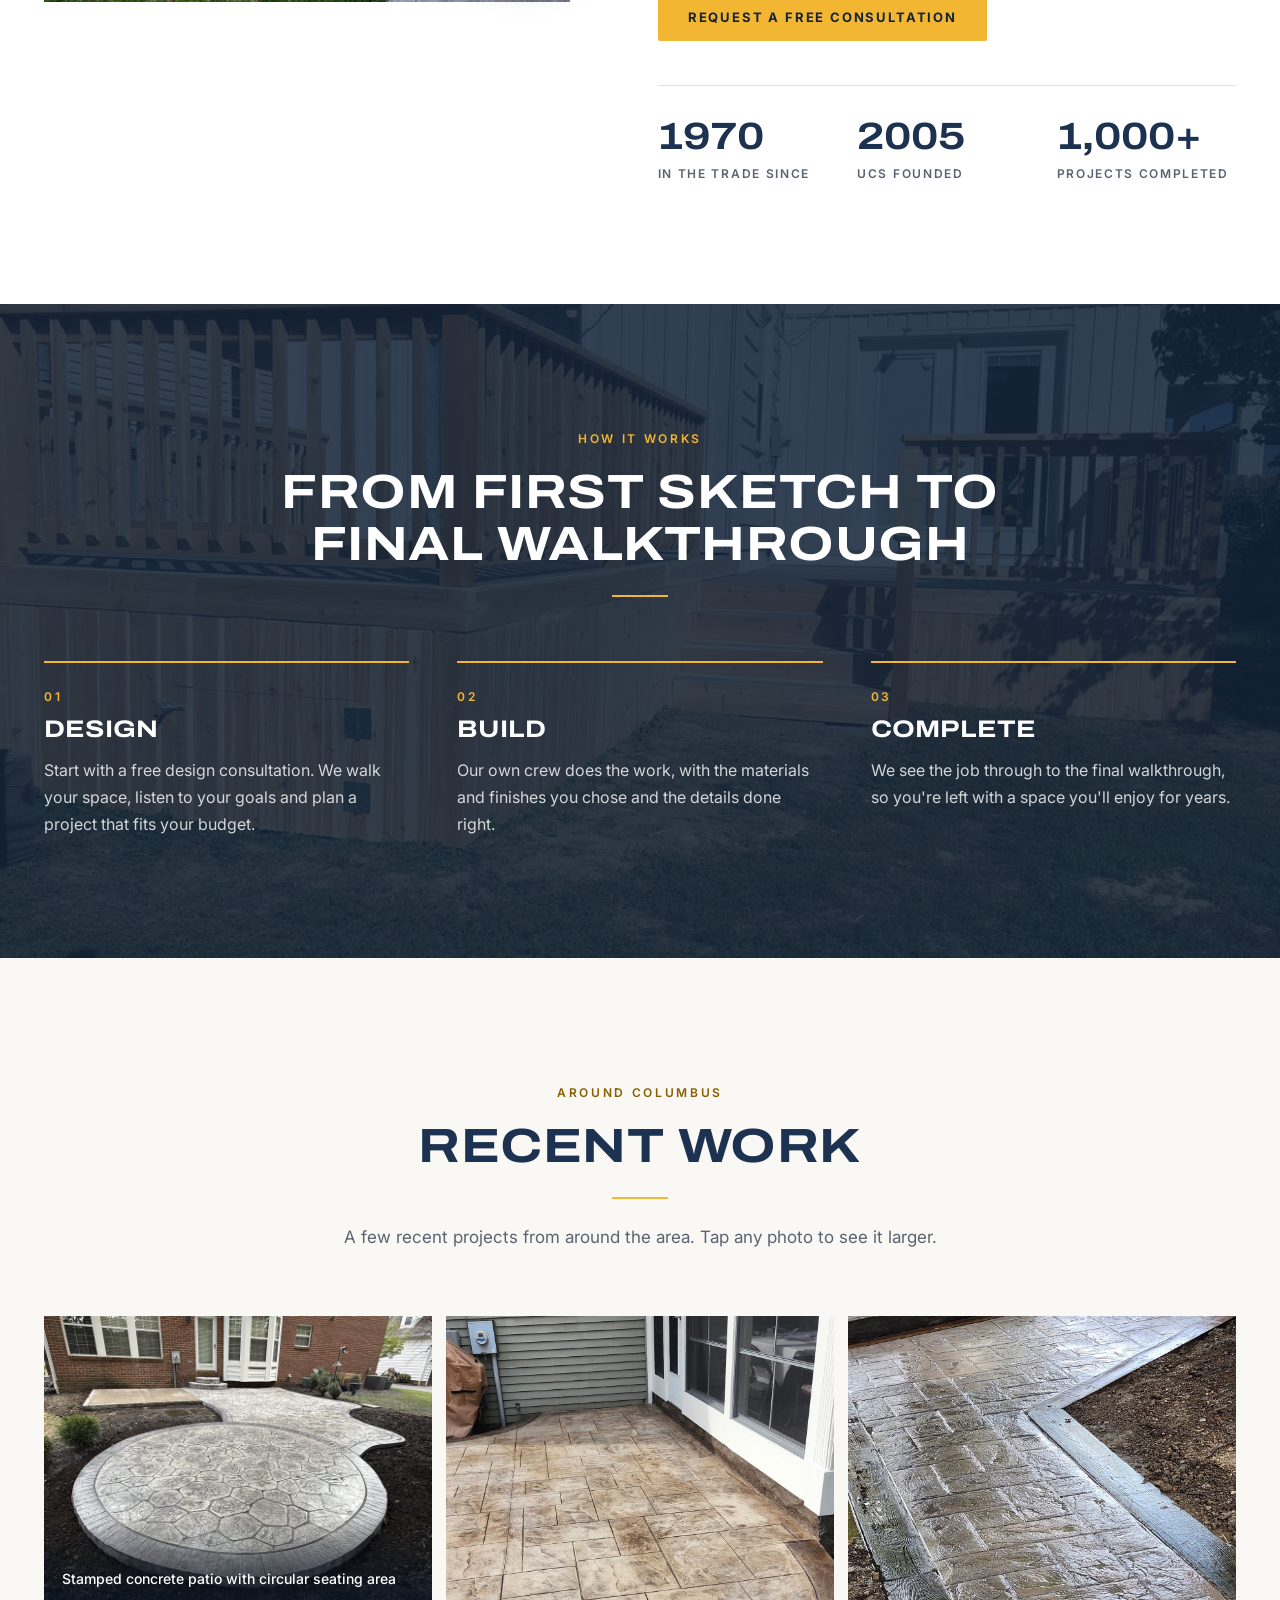
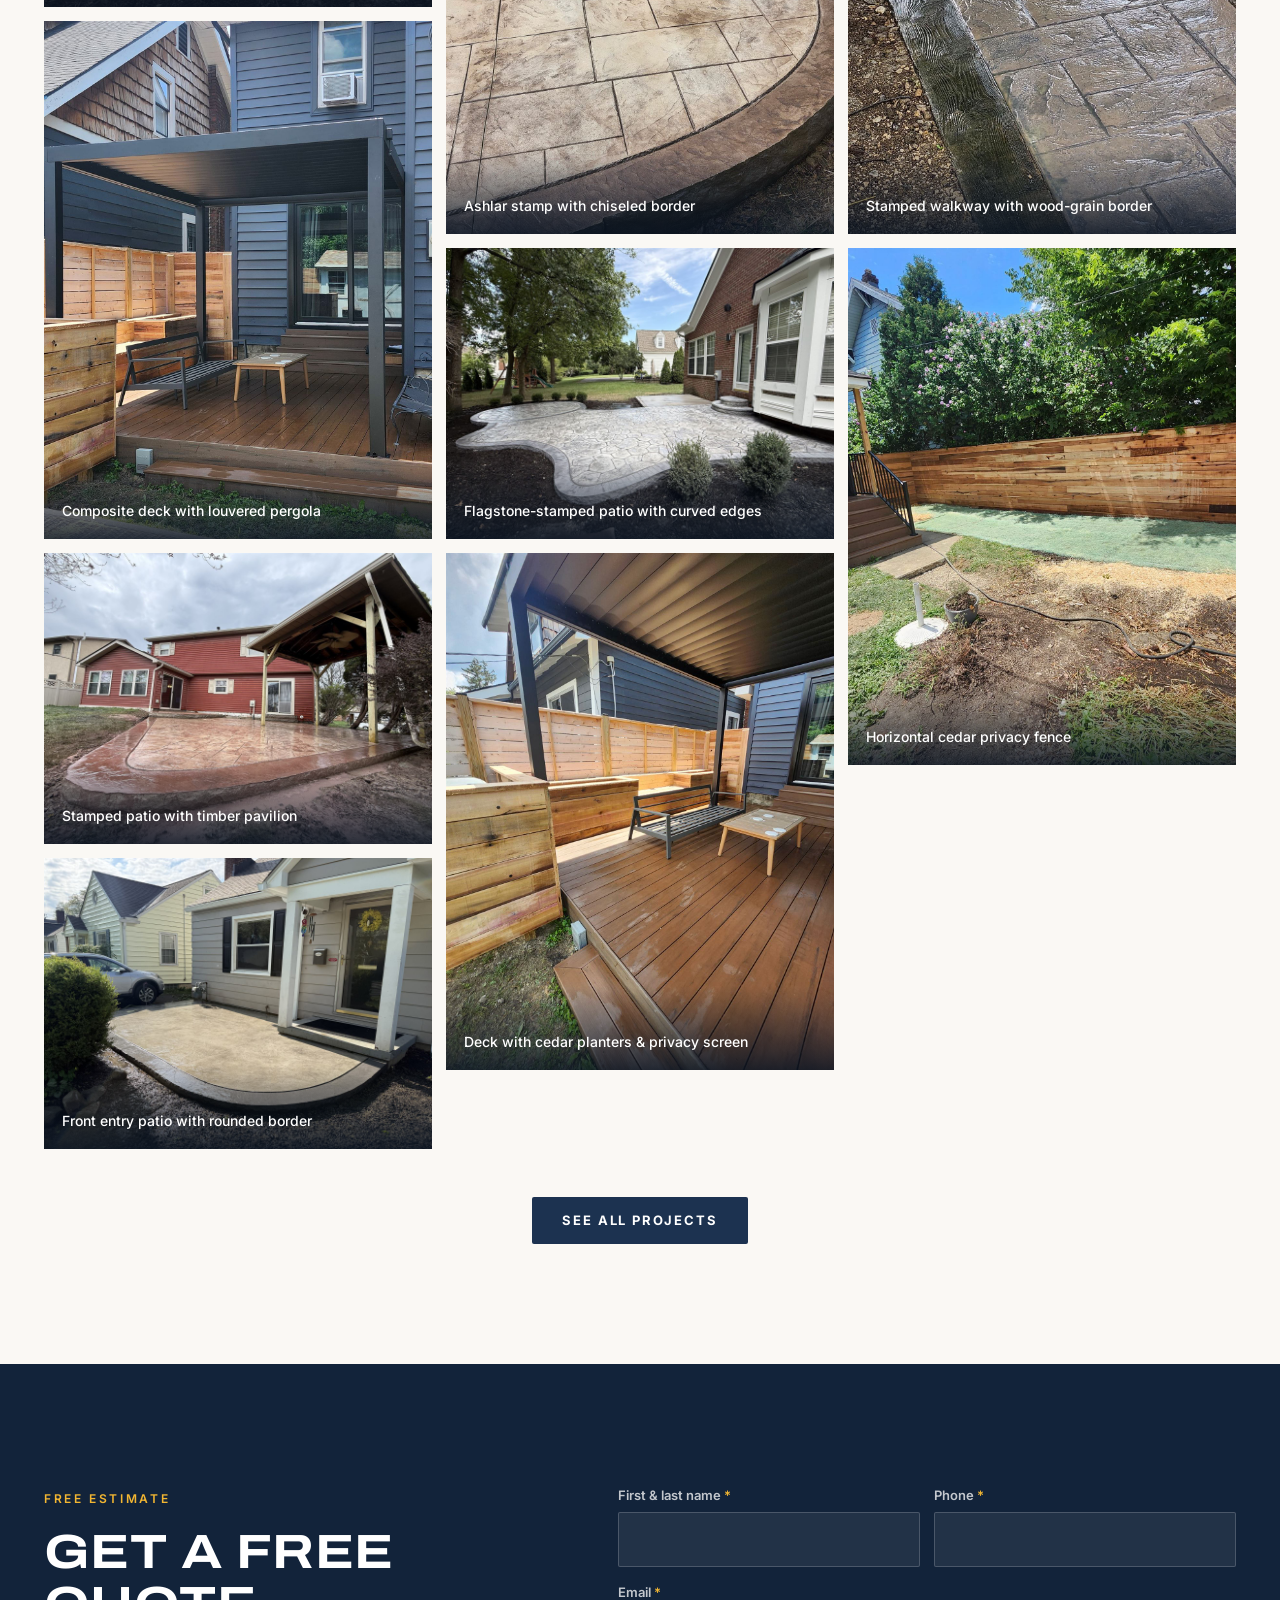
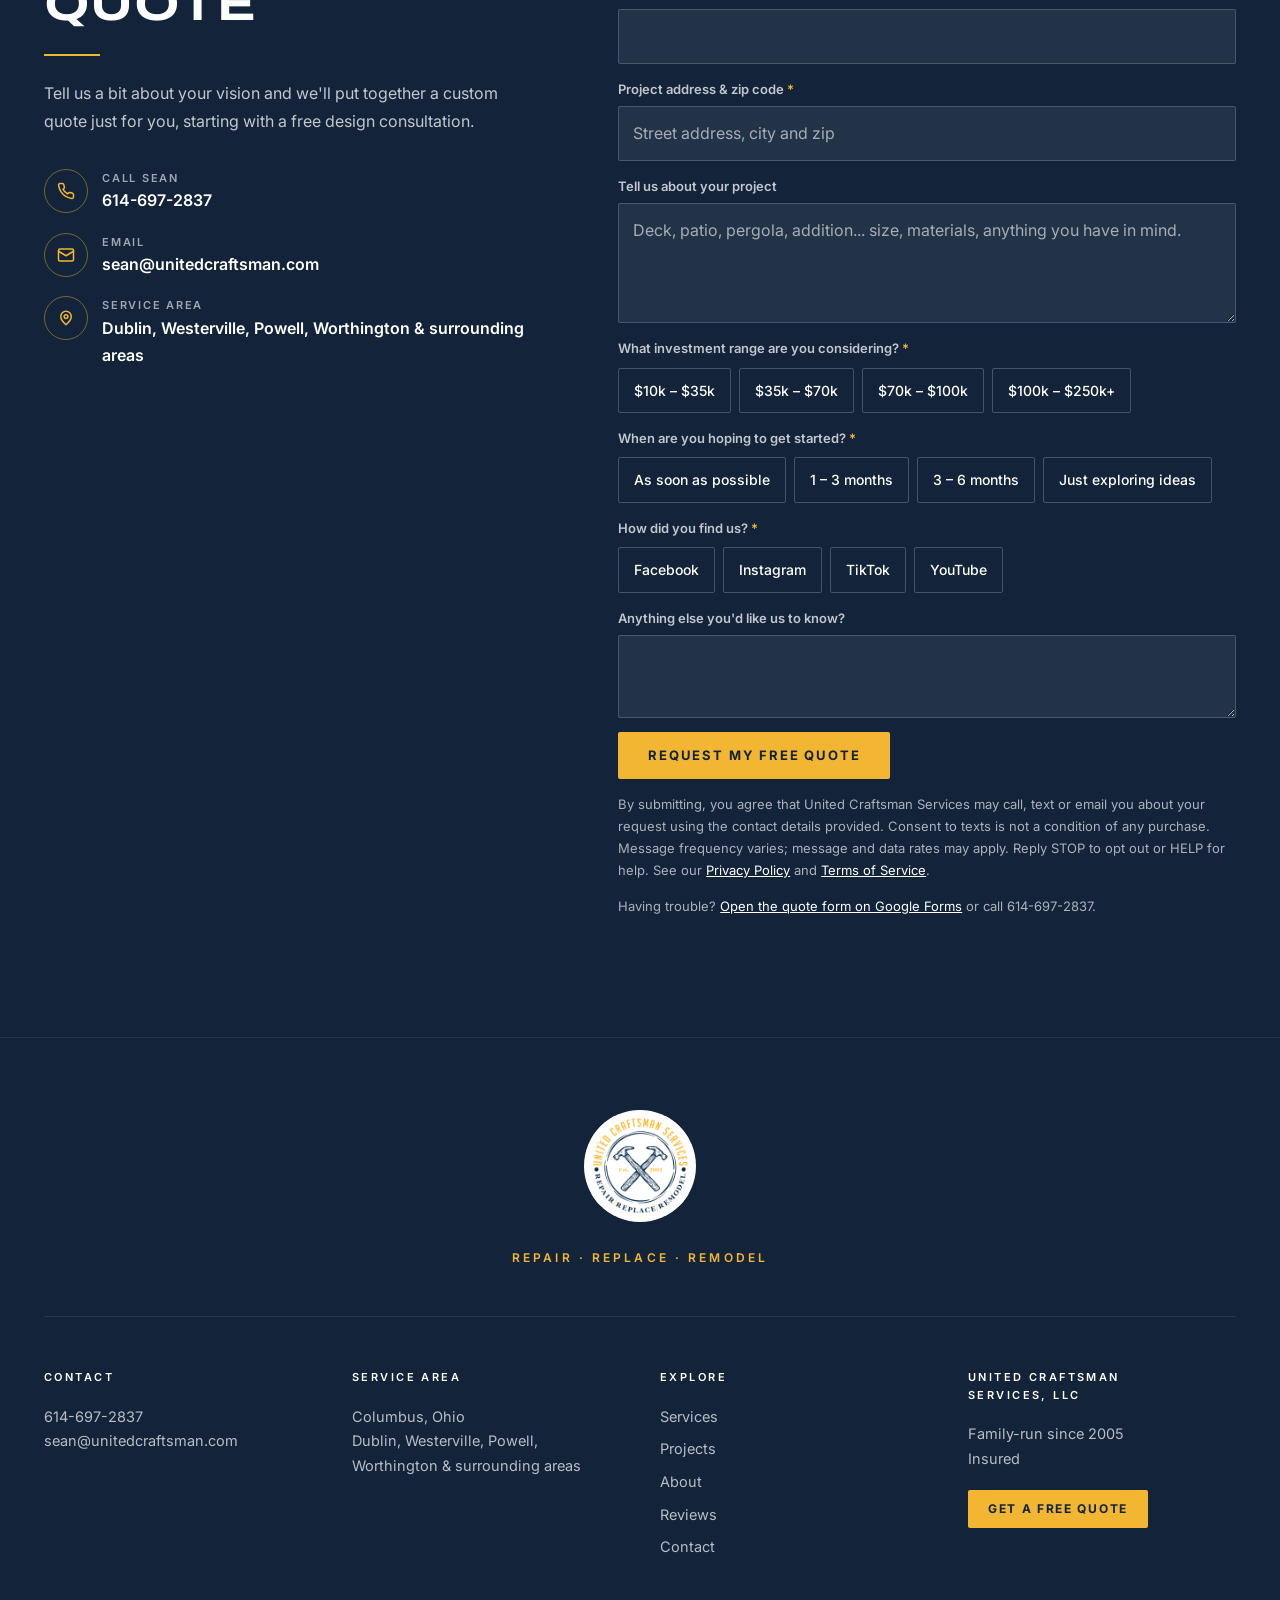
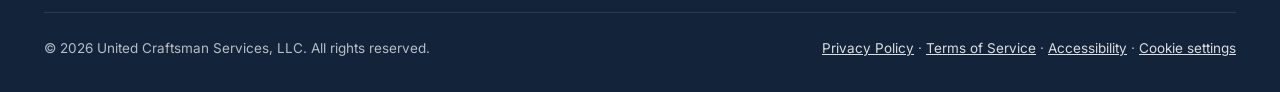
==== commit d881efbe: "Add files via upload" ====
--- a/index.html
+++ b/index.html
@@ -3,16 +3,21 @@
 <head>
   <meta charset="utf-8">
   <meta name="viewport" content="width=device-width, initial-scale=1">
+  <script>
+    // The old GitHub Pages address sends visitors to the same page on unitedcraftsman.com.
+    if (location.hostname === 'saintconsulting.github.io') location.replace('https://unitedcraftsman.com' + location.pathname.replace(/^\/ucs-website1/, '') + location.search + location.hash);
+  </script>
   <title>United Craftsman Services</title>
   <meta name="description" content="United Craftsman Services: Columbus, Ohio general contractor since 2005. Custom decks, stamped concrete, natural stone, pergolas and home additions. Free design consultations and estimates.">
   <link rel="icon" href="images/logo.png">
-  <!-- Link preview (texts, Facebook, email). Image and URLs must be full addresses; update them if the site moves to its own domain. -->
+  <!-- Link preview (texts, Facebook, email) and main address for search engines. Must be full addresses on the site's own domain. -->
   <meta property="og:type" content="website">
   <meta property="og:site_name" content="United Craftsman Services">
   <meta property="og:title" content="United Craftsman Services | Columbus, Ohio">
   <meta property="og:description" content="Custom decks, stamped concrete, natural stone, pergolas and home additions. Family-run since 2005. Free design consultations and estimates.">
-  <meta property="og:url" content="https://saintconsulting.github.io/ucs-website1/">
-  <meta property="og:image" content="https://saintconsulting.github.io/ucs-website1/images/share-preview.jpg">
+  <link rel="canonical" href="https://unitedcraftsman.com/">
+  <meta property="og:url" content="https://unitedcraftsman.com/">
+  <meta property="og:image" content="https://unitedcraftsman.com/images/share-preview.jpg">
   <meta property="og:image:width" content="1200">
   <meta property="og:image:height" content="630">
   <meta property="og:image:alt" content="United Craftsman Services logo over a stamped concrete patio: custom decks, stamped concrete, natural stone and pergolas in Columbus, Ohio">
@@ -41,6 +46,7 @@
     }
 
     * { box-sizing: border-box; }
+    [hidden] { display: none !important; } /* so "hidden" wins over rules like form { display: grid } */
     html { scroll-behavior: smooth; scroll-padding-top: 124px; }
     body {
       margin: 0;
@@ -515,9 +521,9 @@
       <span class="brand-name">United Craftsman<small>Services · Est. 2005</small></span>
     </a>
     <div class="util util-right">
-      <a href="tel:+17409533268" class="nav-phone" aria-label="Call 740-953-3268">
+      <a href="tel:+16146972837" class="nav-phone" aria-label="Call 614-697-2837">
         <svg viewBox="0 0 24 24" fill="none" stroke="currentColor" stroke-width="2" stroke-linecap="round" stroke-linejoin="round"><path d="M22 16.9v3a2 2 0 0 1-2.2 2 19.8 19.8 0 0 1-8.6-3.1 19.5 19.5 0 0 1-6-6A19.8 19.8 0 0 1 2.1 4.2 2 2 0 0 1 4.1 2h3a2 2 0 0 1 2 1.7c.1.9.4 1.8.7 2.7a2 2 0 0 1-.5 2.1L8 9.8a16 16 0 0 0 6 6l1.3-1.3a2 2 0 0 1 2.1-.4c.9.3 1.8.6 2.7.7a2 2 0 0 1 1.7 2z"/></svg>
-        <span>740-953-3268</span>
+        <span>614-697-2837</span>
       </a>
       <a href="#quote" class="btn btn-sm">Get a Quote</a>
       <button type="button" class="menu-toggle" id="menu-toggle" aria-expanded="false" aria-controls="menu-panel">
@@ -554,8 +560,8 @@
       <a href="reviews.html">Reviews</a>
     </nav>
     <div class="menu-contact">
-      <a href="tel:+17409533268">Call 740-953-3268</a>
-      <a href="mailto:SeanPHundo@gmail.com">SeanPHundo@gmail.com</a>
+      <a href="tel:+16146972837">Call 614-697-2837</a>
+      <a href="mailto:sean@unitedcraftsman.com">sean@unitedcraftsman.com</a>
       <a href="#quote" class="btn">Get a Free Quote</a>
     </div>
   </div>
@@ -868,11 +874,11 @@
           <ul class="contact-list">
             <li>
               <span class="ico"><svg viewBox="0 0 24 24" fill="none" stroke="currentColor" stroke-width="2" stroke-linecap="round" stroke-linejoin="round"><path d="M22 16.9v3a2 2 0 0 1-2.2 2 19.8 19.8 0 0 1-8.6-3.1 19.5 19.5 0 0 1-6-6A19.8 19.8 0 0 1 2.1 4.2 2 2 0 0 1 4.1 2h3a2 2 0 0 1 2 1.7c.1.9.4 1.8.7 2.7a2 2 0 0 1-.5 2.1L8 9.8a16 16 0 0 0 6 6l1.3-1.3a2 2 0 0 1 2.1-.4c.9.3 1.8.6 2.7.7a2 2 0 0 1 1.7 2z"/></svg></span>
-              <div><small>Call Sean</small><a href="tel:+17409533268">740-953-3268</a></div>
+              <div><small>Call Sean</small><a href="tel:+16146972837">614-697-2837</a></div>
             </li>
             <li>
               <span class="ico"><svg viewBox="0 0 24 24" fill="none" stroke="currentColor" stroke-width="2" stroke-linecap="round" stroke-linejoin="round"><rect x="2" y="4" width="20" height="16" rx="2"/><path d="m22 7-10 6L2 7"/></svg></span>
-              <div><small>Email</small><a href="mailto:SeanPHundo@gmail.com">SeanPHundo@gmail.com</a></div>
+              <div><small>Email</small><a href="mailto:sean@unitedcraftsman.com">sean@unitedcraftsman.com</a></div>
             </li>
             <li>
               <span class="ico"><svg viewBox="0 0 24 24" fill="none" stroke="currentColor" stroke-width="2" stroke-linecap="round" stroke-linejoin="round"><path d="M12 21s-7-6.1-7-11a7 7 0 0 1 14 0c0 4.9-7 11-7 11z"/><circle cx="12" cy="10" r="2.5"/></svg></span>
@@ -942,12 +948,12 @@
           <p class="form-error" id="form-error" role="alert" hidden></p>
           <button type="submit" class="btn">Request My Free Quote</button>
           <p class="form-note">By submitting, you agree that United Craftsman Services may call, text or email you about your request using the contact details provided. Consent to texts is not a condition of any purchase. Message frequency varies; message and data rates may apply. Reply STOP to opt out or HELP for help. See our <a href="privacy.html">Privacy Policy</a> and <a href="terms.html#sms">Terms of Service</a>.</p>
-          <p class="form-note">Having trouble? <a href="https://forms.gle/m5pQG25VTLtiMMTM7" target="_blank" rel="noopener">Open the quote form on Google Forms</a> or call 740-953-3268.</p>
+          <p class="form-note">Having trouble? <a href="https://forms.gle/m5pQG25VTLtiMMTM7" target="_blank" rel="noopener">Open the quote form on Google Forms</a> or call 614-697-2837.</p>
         </form>
         <div class="form-done" id="form-done" hidden tabindex="-1">
           <h3>Thanks for reaching out!</h3>
           <p>We've got your project details. A member of our team will contact you within 24–48 hours to talk through your vision and set up a free estimate.</p>
-          <p>Need us sooner? Call Sean at <a href="tel:+17409533268" style="color:#fff;font-weight:600">740-953-3268</a>.</p>
+          <p>Need us sooner? Call Sean at <a href="tel:+16146972837" style="color:#fff;font-weight:600">614-697-2837</a>.</p>
         </div>
         <iframe name="gform-sink" id="gform-sink" title="Quote form submission" hidden></iframe>
       </div>
@@ -964,7 +970,7 @@
     <div class="foot-cols">
       <div>
         <h3>Contact</h3>
-        <p><a href="tel:+17409533268">740-953-3268</a><br><a href="mailto:SeanPHundo@gmail.com">SeanPHundo@gmail.com</a></p>
+        <p><a href="tel:+16146972837">614-697-2837</a><br><a href="mailto:sean@unitedcraftsman.com">sean@unitedcraftsman.com</a></p>
       </div>
       <div>
         <h3>Service area</h3>
@@ -1232,6 +1238,38 @@
   const sink = document.getElementById('gform-sink');
   let submitted = false;
 
+  // Each request also goes to GoHighLevel through the Vercel function in api/ghl-lead.js.
+  // It runs alongside the Google Form post and never blocks or changes it.
+  // Pages served by Vercel call their own /api route; the GitHub Pages copy calls the Vercel address.
+  const GHL_ENDPOINT = location.hostname.endsWith('github.io')
+    ? 'https://ucs-website1.vercel.app/api/ghl-lead'
+    : '/api/ghl-lead';
+  function sendToGhl() {
+    function val(id) { return document.getElementById(id).value.trim(); }
+    function picked(name) { return (form.querySelector('input[name="' + name + '"]:checked') || {}).value || ''; }
+    const lead = {
+      name: val('q-name'),
+      phone: val('q-phone'),
+      email: val('q-email'),
+      address: val('q-address'),
+      project: val('q-project'),
+      budget: picked('entry.1782140299'),
+      timeline: picked('entry.635897677'),
+      foundUs: picked('entry.1422920333'),
+      extra: val('q-extra')
+    };
+    try {
+      // Sent as text/plain so the browser skips the CORS preflight; the function parses the JSON.
+      fetch(GHL_ENDPOINT, {
+        method: 'POST',
+        mode: 'cors',
+        keepalive: true,
+        headers: { 'Content-Type': 'text/plain;charset=UTF-8' },
+        body: JSON.stringify(lead)
+      }).catch(function () {});
+    } catch (e) {}
+  }
+
   form.addEventListener('submit', function (e) {
     const missing = [];
     let firstBad = null;
@@ -1260,6 +1298,7 @@
       return;
     }
     err.hidden = true;
+    sendToGhl();
     submitted = true;
     form.querySelector('button[type="submit"]').disabled = true;
   });
